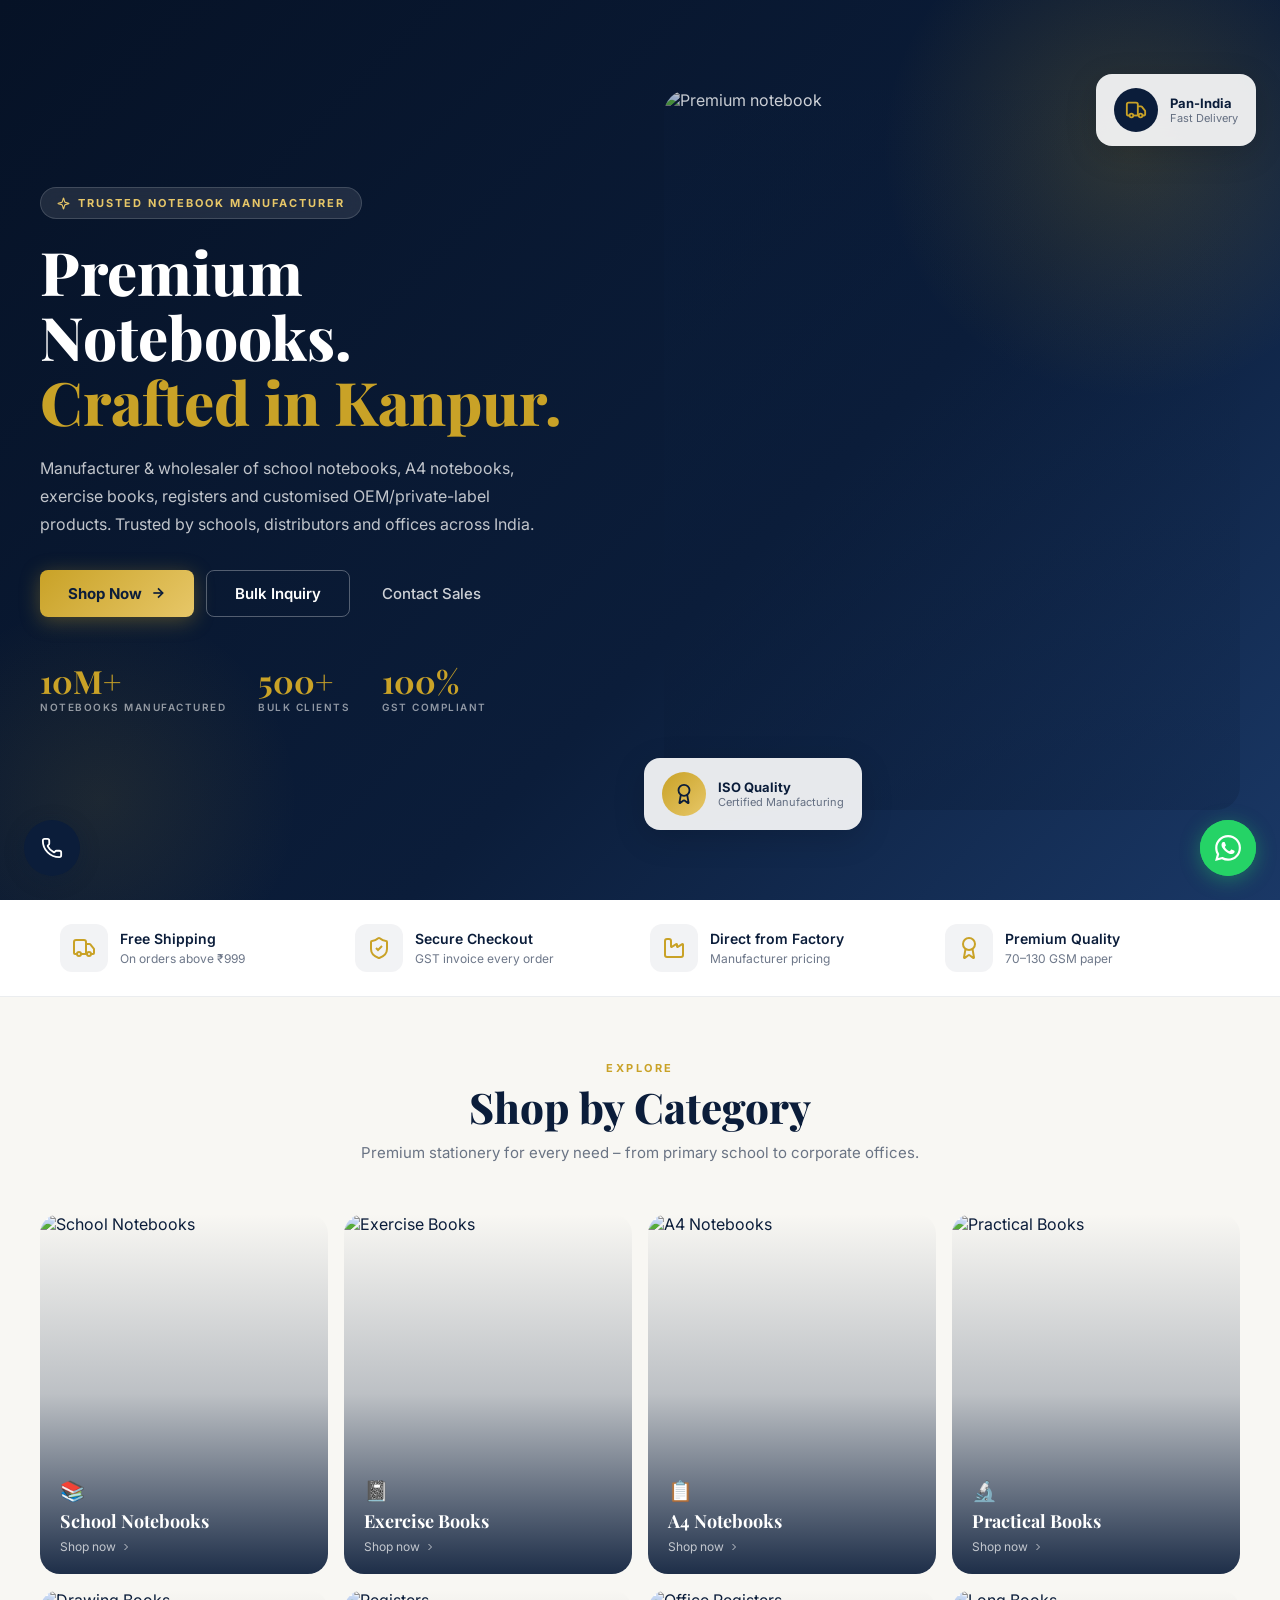
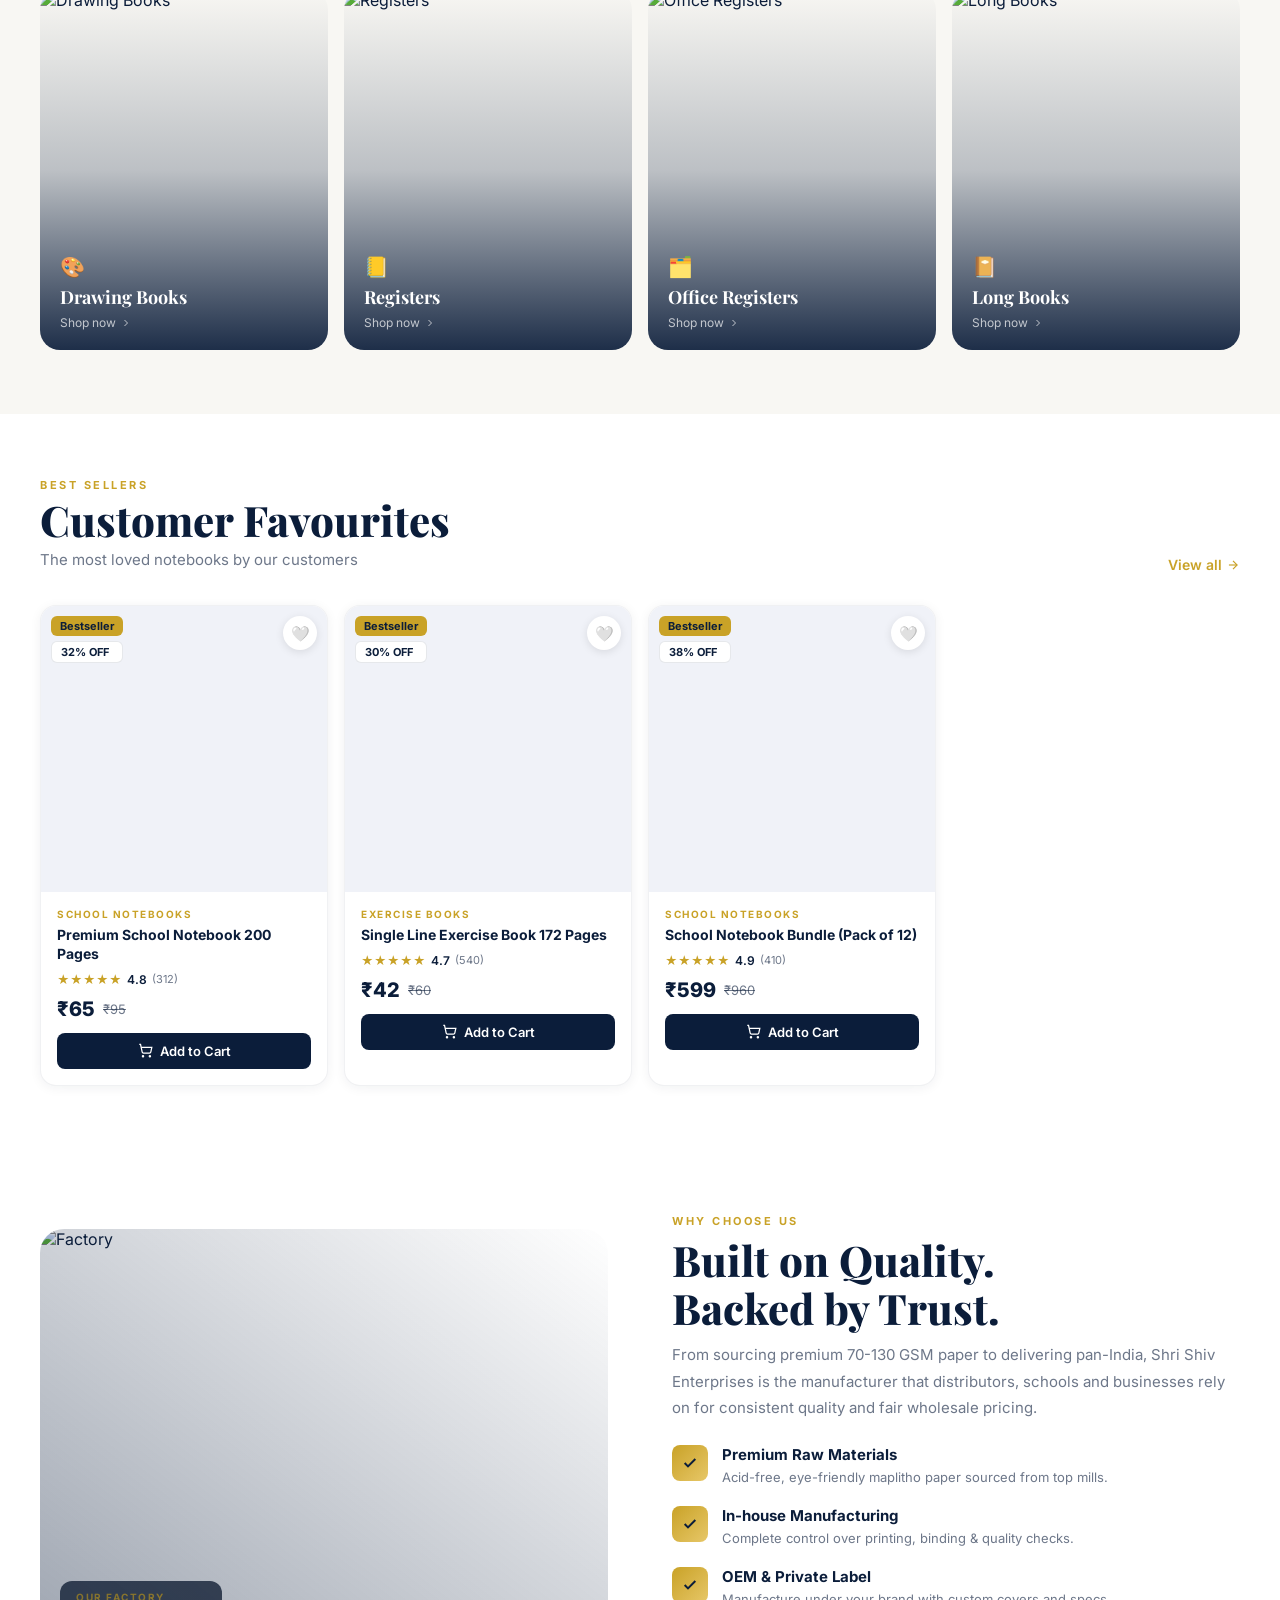
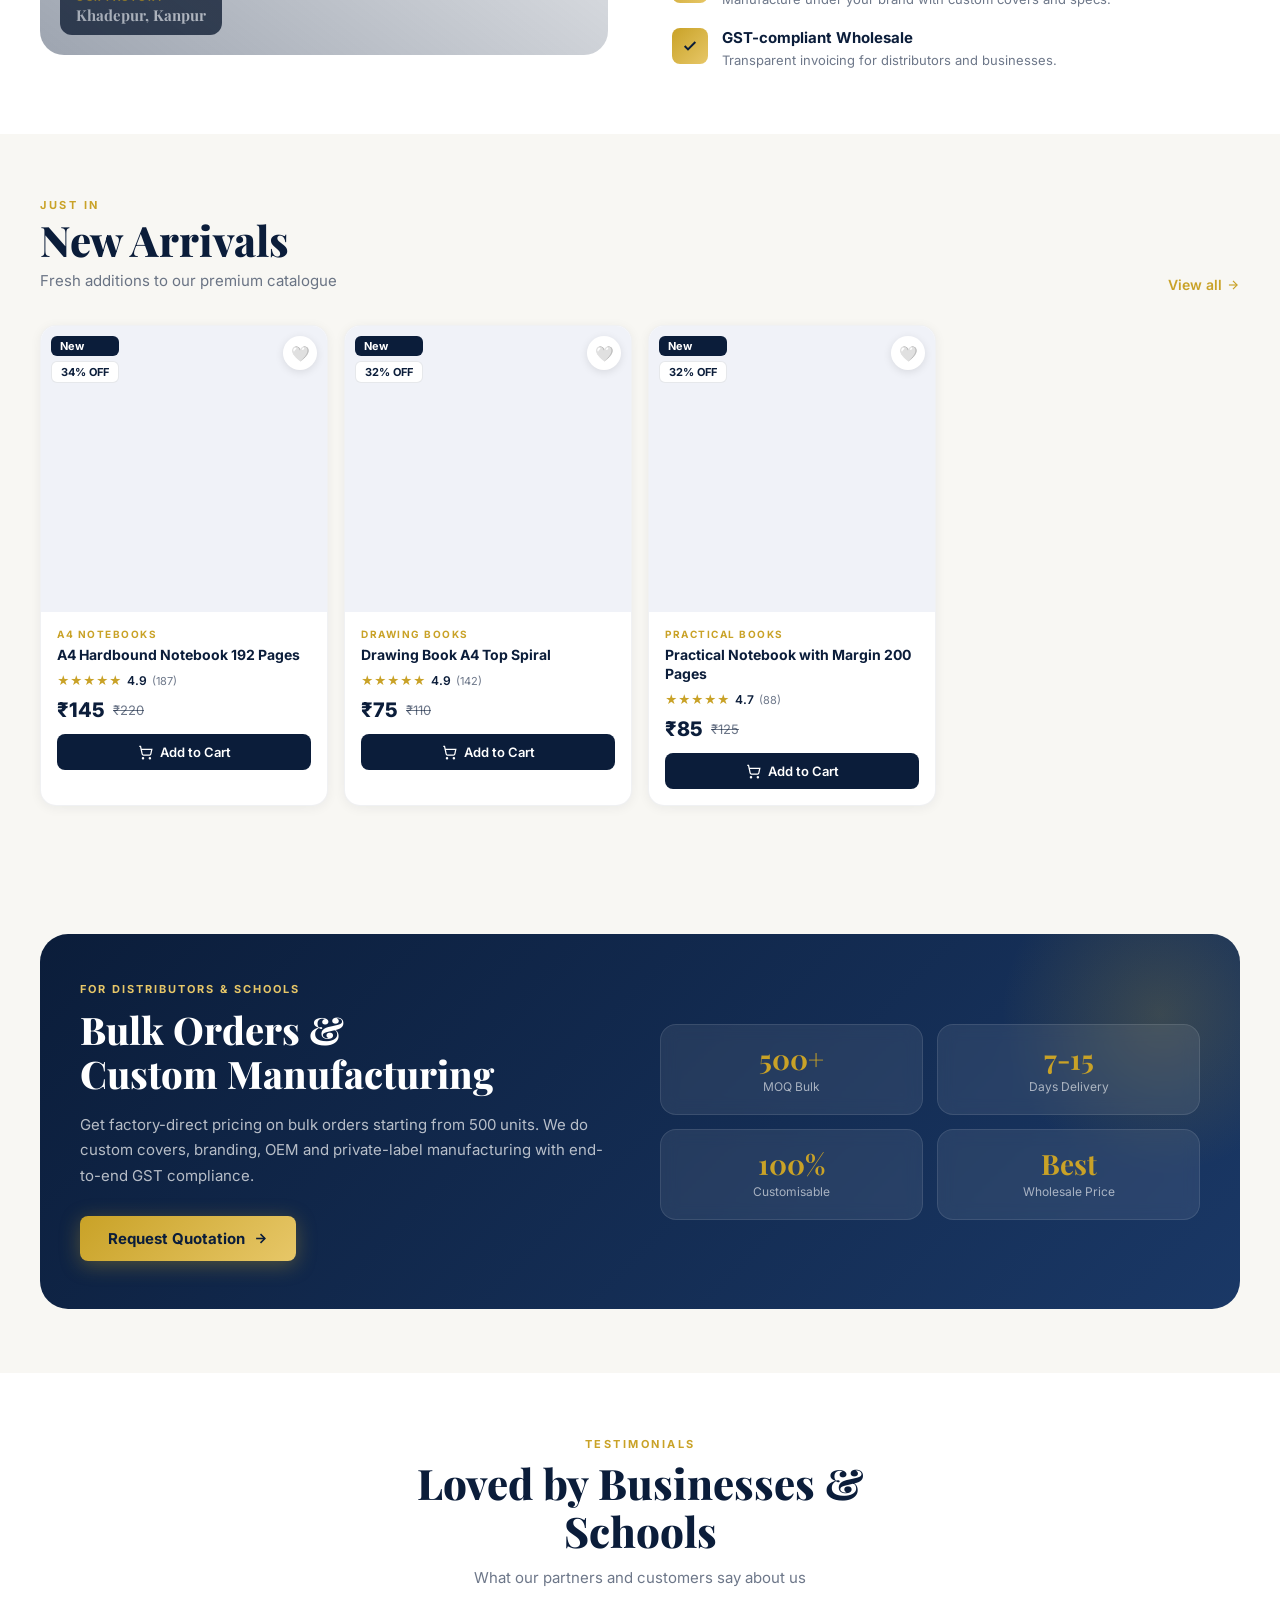
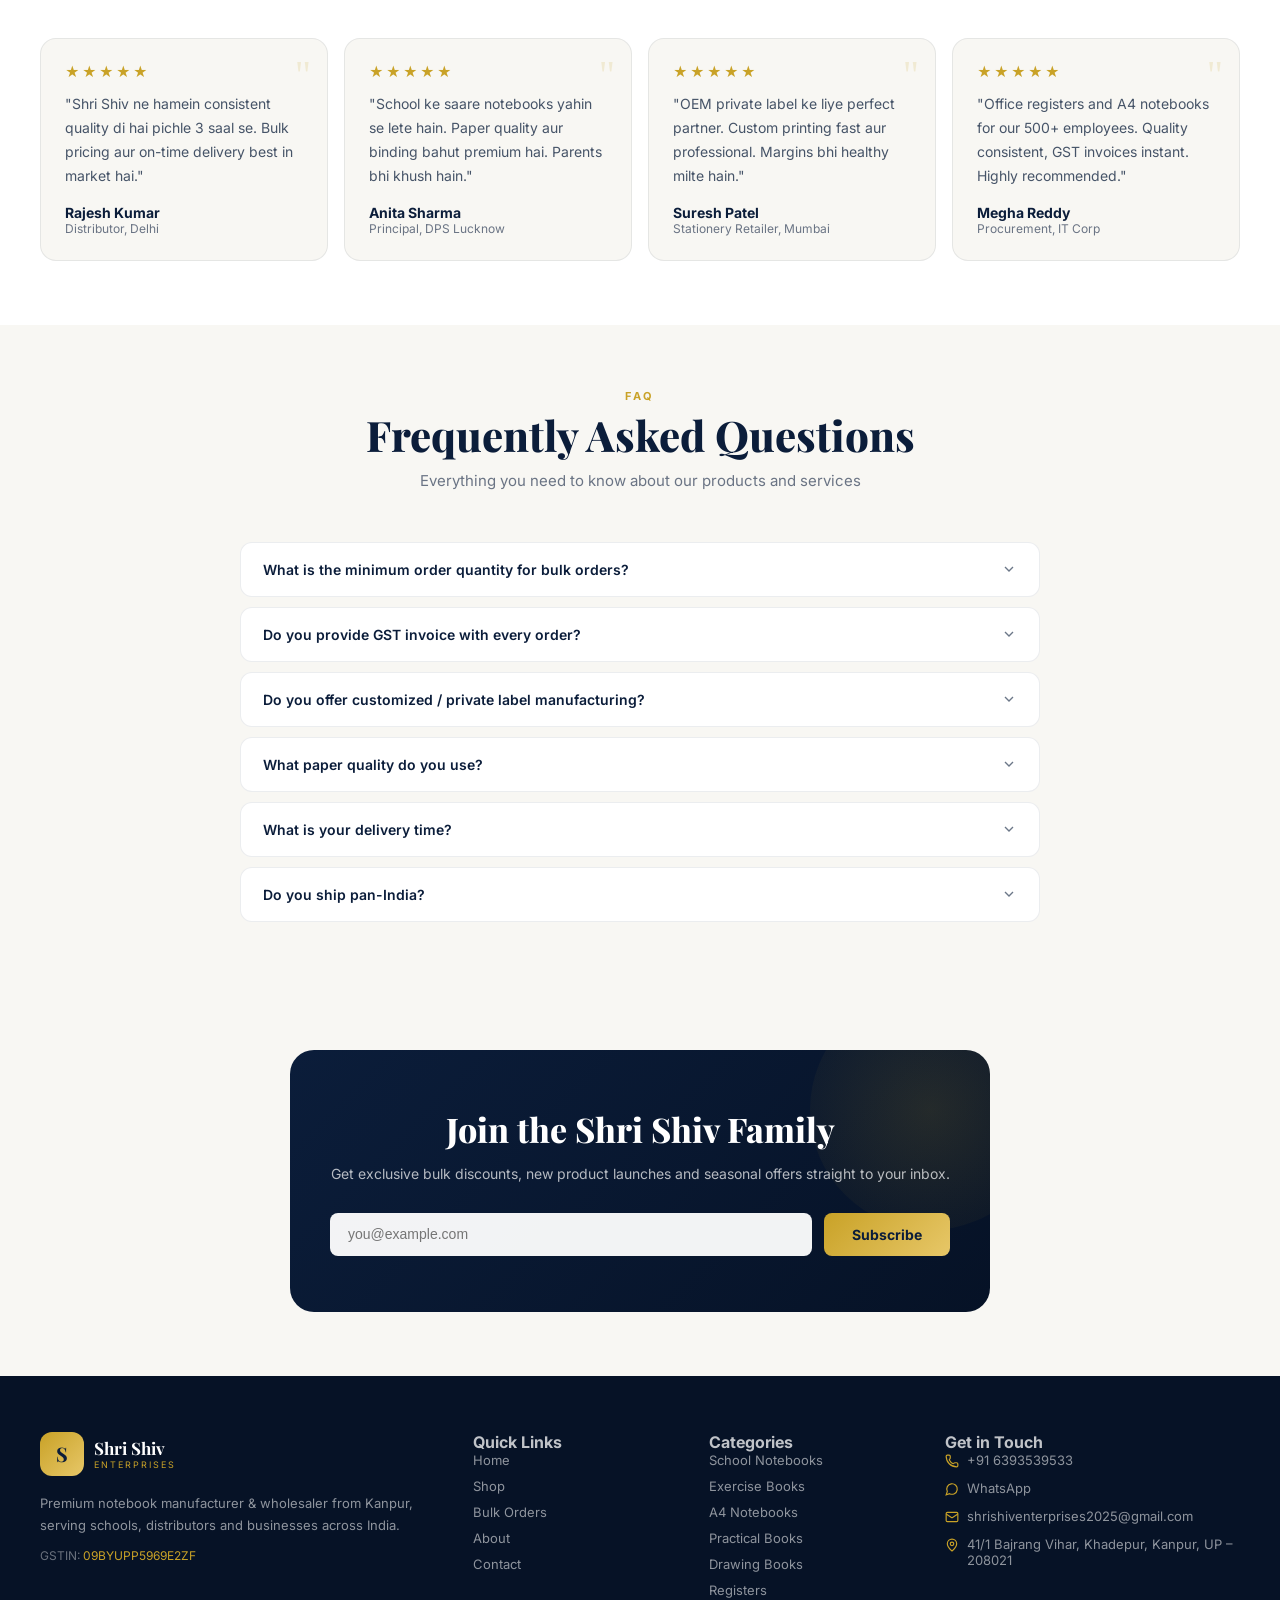
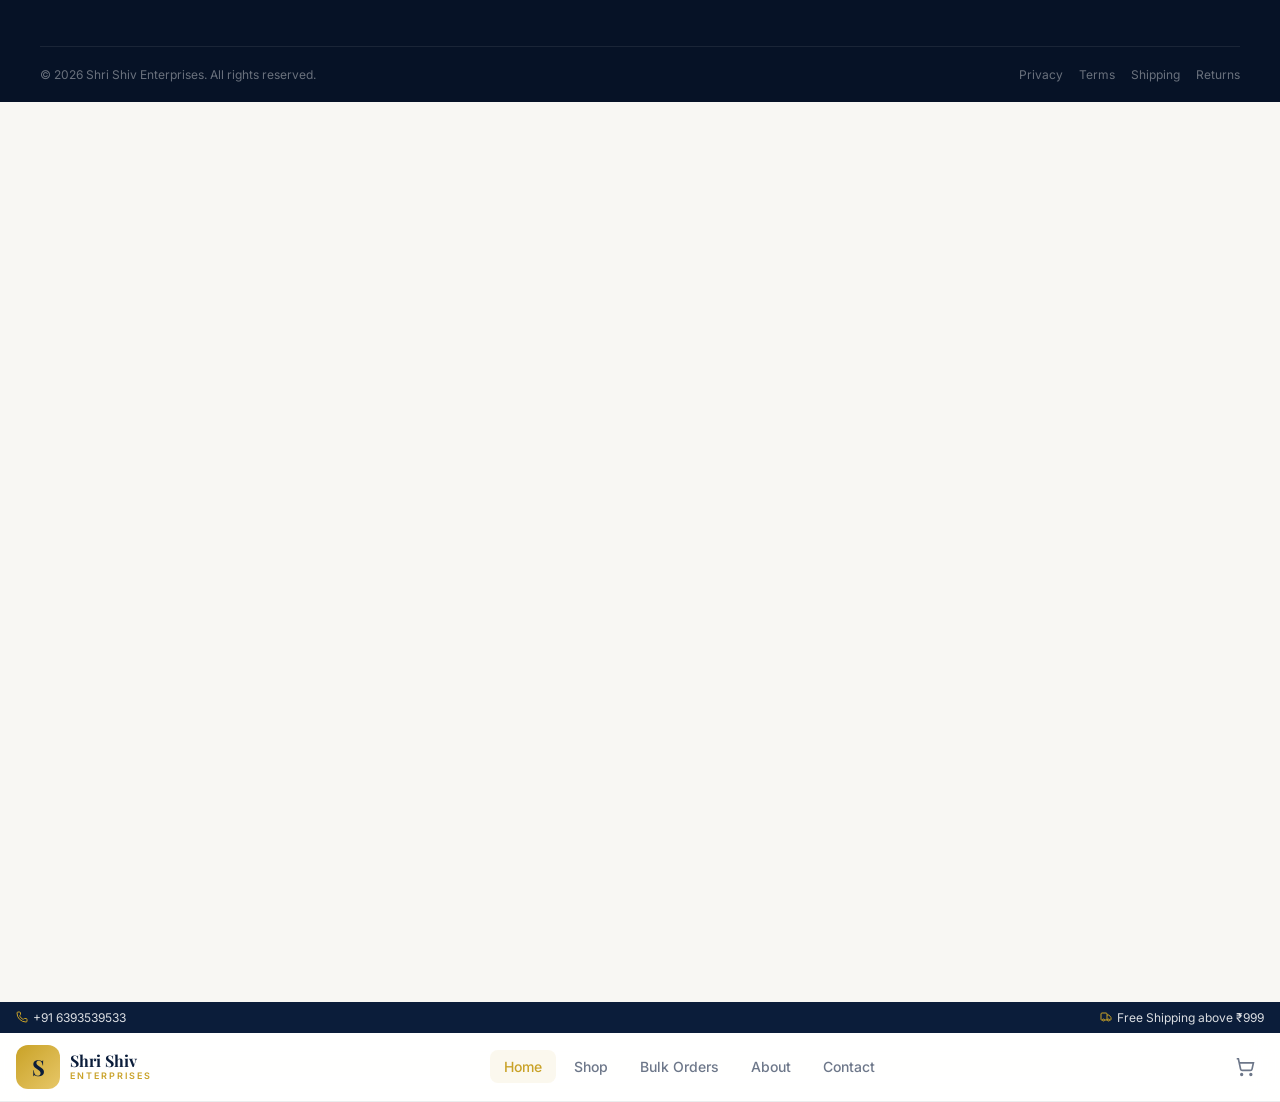
==== index.html @ be6381ee "RESTORE: Original clean website — only Office Register & Cash Memo removed" ====
<!DOCTYPE html>
<html lang="en">
<head>
<meta charset="UTF-8"/>
<meta name="viewport" content="width=device-width,initial-scale=1"/>
<title>Shri Shiv Enterprises – Premium Notebooks & Registers Manufacturer | Kanpur</title>
<meta name="description" content="Manufacturer & Wholesaler of premium school notebooks, A4 notebooks, exercise books, registers, drawing books & OEM/Private label manufacturing. Kanpur, India."/>
<link href="https://fonts.googleapis.com/css2?family=Playfair+Display:wght@400;600;700;800&family=Inter:wght@300;400;500;600;700&display=swap" rel="stylesheet"/>
<style>
*,*::before,*::after{box-sizing:border-box;margin:0;padding:0}
:root{--navy:#0b1d3a;--navy2:#061226;--gold:#c9a227;--gold2:#e7c768;--bg:#f8f7f3;--white:#fff;--text:#0b1d3a;--muted:rgba(11,29,58,0.6);--border:rgba(11,29,58,0.08)}
html{scroll-behavior:smooth}
body{font-family:'Inter',sans-serif;background:var(--bg);color:var(--text);overflow-x:hidden}
a{text-decoration:none;color:inherit}
img{max-width:100%;display:block}
button{cursor:pointer;font-family:inherit;border:none;background:none}

/* PAGE SYSTEM */
.page{display:none}
.page.active{display:block}

/* TOPBAR */
.topbar{background:var(--navy);color:rgba(255,255,255,0.85);font-size:12px;padding:8px 16px;display:flex;justify-content:space-between;align-items:center;flex-wrap:wrap;gap:8px}
.topbar-left{display:flex;gap:20px;align-items:center}
.topbar-item{display:flex;align-items:center;gap:5px}
.topbar-item svg{color:var(--gold);flex-shrink:0}
.topbar-right{display:flex;gap:16px;align-items:center}

/* NAVBAR */
.navbar{position:sticky;top:0;z-index:100;background:rgba(255,255,255,0.92);backdrop-filter:blur(12px);border-bottom:1px solid var(--border);padding:12px 16px;display:flex;align-items:center;justify-content:space-between;gap:12px}
.nav-logo{display:flex;align-items:center;gap:10px;cursor:pointer}
.logo-box{width:44px;height:44px;border-radius:12px;background:linear-gradient(135deg,#c9a227,#e7c768);display:flex;align-items:center;justify-content:center;font-family:'Playfair Display',serif;font-size:22px;font-weight:700;color:var(--navy);flex-shrink:0}
.nav-brand{display:flex;flex-direction:column;line-height:1.15}
.nav-brand-name{font-family:'Playfair Display',serif;font-size:16px;font-weight:700;color:var(--navy)}
.nav-brand-sub{font-size:9px;text-transform:uppercase;letter-spacing:2px;color:var(--gold);font-weight:600}
.nav-links{display:none}
@media(min-width:1024px){.nav-links{display:flex;gap:4px;align-items:center}}
.nav-link{padding:8px 14px;border-radius:8px;font-size:14px;font-weight:500;color:var(--muted);transition:all .2s;cursor:pointer}
.nav-link:hover,.nav-link.active{color:var(--gold);background:rgba(201,162,39,0.08)}
.nav-actions{display:flex;align-items:center;gap:6px}
.nav-icon{width:38px;height:38px;border-radius:8px;display:flex;align-items:center;justify-content:center;color:var(--muted);transition:all .2s;cursor:pointer;position:relative}
.nav-icon:hover{background:var(--bg);color:var(--navy)}
.cart-badge{position:absolute;top:2px;right:2px;width:18px;height:18px;background:var(--gold);color:var(--navy);font-size:10px;font-weight:700;border-radius:50%;display:flex;align-items:center;justify-content:center;display:none}
.cart-badge.show{display:flex}
.menu-btn{display:flex}
@media(min-width:1024px){.menu-btn{display:none}}

/* MOBILE MENU */
.mobile-menu{position:fixed;inset:0;z-index:200;background:var(--navy2);color:white;padding:24px 20px;display:none;flex-direction:column;gap:8px;overflow-y:auto}
.mobile-menu.open{display:flex}
.mobile-menu-header{display:flex;justify-content:space-between;align-items:center;margin-bottom:20px}
.mobile-menu-link{padding:14px 0;font-size:16px;font-weight:500;border-bottom:1px solid rgba(255,255,255,0.08);cursor:pointer;transition:color .2s}
.mobile-menu-link:hover{color:var(--gold)}
.mobile-menu-cats{margin-top:16px}
.mobile-menu-cats h4{font-size:11px;text-transform:uppercase;letter-spacing:2px;color:var(--gold);margin-bottom:12px;font-weight:600}
.mobile-contact{margin-top:20px;display:flex;flex-direction:column;gap:12px}
.mobile-contact h4{font-size:11px;text-transform:uppercase;letter-spacing:2px;color:var(--gold);margin-bottom:4px;font-weight:600}
.mobile-contact a{color:rgba(255,255,255,0.7);font-size:14px}

/* HERO */
.hero{background:linear-gradient(135deg,var(--navy2) 0%,var(--navy) 60%,#1a3866 100%);color:white;padding:80px 20px;position:relative;overflow:hidden;min-height:100vh;display:flex;align-items:center}
.hero::before{content:'';position:absolute;inset:0;background:url('https://images.unsplash.com/photo-1488190211105-8b0e65b80b4e?w=1800&q=60&auto=format') center/cover;opacity:.15}
.hero-glow1{position:absolute;top:-100px;right:-100px;width:500px;height:500px;border-radius:50%;background:radial-gradient(circle,rgba(201,162,39,.2),transparent 70%)}
.hero-glow2{position:absolute;bottom:-100px;left:-100px;width:400px;height:400px;border-radius:50%;background:radial-gradient(circle,rgba(201,162,39,.1),transparent 70%)}
.hero-inner{max-width:1200px;margin:0 auto;width:100%;position:relative;z-index:1;display:grid;grid-template-columns:1fr;gap:48px}
@media(min-width:1024px){.hero-inner{grid-template-columns:1fr 1fr;align-items:center}}
.hero-badge{display:inline-flex;align-items:center;gap:8px;background:rgba(255,255,255,0.1);border:1px solid rgba(255,255,255,0.15);backdrop-filter:blur(8px);padding:8px 16px;border-radius:100px;font-size:11px;font-weight:700;letter-spacing:2px;text-transform:uppercase;color:var(--gold2);margin-bottom:20px}
.hero h1{font-family:'Playfair Display',serif;font-size:clamp(36px,5vw,60px);font-weight:800;line-height:1.08;margin-bottom:20px}
.hero h1 .gold{color:var(--gold)}
.hero-desc{color:rgba(255,255,255,0.75);font-size:16px;line-height:1.75;margin-bottom:32px;max-width:520px}
.hero-btns{display:flex;flex-wrap:wrap;gap:12px;margin-bottom:48px}
.btn-gold{background:linear-gradient(135deg,var(--gold),#e7c768);color:var(--navy);padding:13px 28px;border-radius:8px;font-size:15px;font-weight:700;display:inline-flex;align-items:center;gap:8px;transition:all .25s;box-shadow:0 4px 20px rgba(201,162,39,.35)}
.btn-gold:hover{opacity:.9;transform:translateY(-2px)}
.btn-outline{background:transparent;color:white;padding:13px 28px;border-radius:8px;font-size:15px;font-weight:600;border:1.5px solid rgba(255,255,255,.3);transition:all .25s}
.btn-outline:hover{background:white;color:var(--navy)}
.btn-ghost{background:transparent;color:rgba(255,255,255,.8);padding:13px 20px;border-radius:8px;font-size:15px;font-weight:500;transition:all .25s}
.btn-ghost:hover{background:rgba(255,255,255,.1)}
.hero-stats{display:flex;flex-wrap:wrap;gap:32px}
.hero-stat-num{font-family:'Playfair Display',serif;font-size:32px;font-weight:700;color:var(--gold);line-height:1}
.hero-stat-label{font-size:10px;text-transform:uppercase;letter-spacing:1.5px;color:rgba(255,255,255,.55);margin-top:4px;font-weight:600}
.hero-visual{position:relative}
.hero-img-wrap{border-radius:24px;overflow:hidden;position:relative;aspect-ratio:4/5}
.hero-img-wrap img{width:100%;height:100%;object-fit:cover}
.hero-img-wrap::after{content:'';position:absolute;inset:0;background:linear-gradient(to top right,rgba(11,29,58,.5),transparent)}
.hero-float{position:absolute;background:rgba(255,255,255,.9);backdrop-filter:blur(16px);border-radius:16px;padding:14px 18px;box-shadow:0 8px 32px rgba(0,0,0,.15);display:flex;align-items:center;gap:12px}
.hero-float-icon{width:44px;height:44px;border-radius:50%;display:flex;align-items:center;justify-content:center;flex-shrink:0}
.hero-float-1{bottom:-20px;left:-20px}
.hero-float-1 .hero-float-icon{background:linear-gradient(135deg,var(--gold),#e7c768)}
.hero-float-2{top:-16px;right:-16px}
.hero-float-2 .hero-float-icon{background:var(--navy)}
.hero-float-text .title{font-size:13px;font-weight:700;color:var(--navy)}
.hero-float-text .sub{font-size:11px;color:var(--muted)}

/* TRUST BAR */
.trust-bar{background:white;border-bottom:1px solid var(--border)}
.trust-bar-inner{max-width:1200px;margin:0 auto;padding:24px 20px;display:grid;grid-template-columns:repeat(2,1fr);gap:20px}
@media(min-width:768px){.trust-bar-inner{grid-template-columns:repeat(4,1fr)}}
.trust-item{display:flex;align-items:center;gap:12px}
.trust-icon{width:48px;height:48px;border-radius:12px;background:rgba(11,29,58,.05);display:flex;align-items:center;justify-content:center;flex-shrink:0}
.trust-text strong{font-size:14px;font-weight:600;color:var(--navy);display:block}
.trust-text span{font-size:12px;color:var(--muted)}

/* SECTION COMMONS */
.section{padding:64px 20px}
.section-inner{max-width:1200px;margin:0 auto}
.section-tag{font-size:11px;font-weight:700;letter-spacing:2.5px;text-transform:uppercase;color:var(--gold);margin-bottom:8px}
.section-title{font-family:'Playfair Display',serif;font-size:clamp(28px,4vw,42px);font-weight:800;color:var(--navy);line-height:1.15;margin-bottom:10px}
.section-sub{font-size:15px;color:var(--muted);line-height:1.65}
.section-header{text-align:center;max-width:600px;margin:0 auto 48px}

/* CATEGORIES */
.categories-bg{background:var(--bg)}
.cat-grid{display:grid;grid-template-columns:repeat(2,1fr);gap:16px}
@media(min-width:768px){.cat-grid{grid-template-columns:repeat(4,1fr)}}
.cat-card{border-radius:20px;overflow:hidden;position:relative;aspect-ratio:4/5;cursor:pointer}
.cat-card img{position:absolute;inset:0;width:100%;height:100%;object-fit:cover;transition:transform .5s ease}
.cat-card:hover img{transform:scale(1.07)}
.cat-card::after{content:'';position:absolute;inset:0;background:linear-gradient(to top,rgba(11,29,58,.92) 0%,rgba(11,29,58,.25) 50%,transparent 100%)}
.cat-overlay{position:absolute;bottom:0;left:0;right:0;padding:20px;z-index:1;color:white}
.cat-icon{margin-bottom:8px;color:var(--gold)}
.cat-name{font-family:'Playfair Display',serif;font-size:18px;font-weight:700;line-height:1.2;margin-bottom:6px}
.cat-cta{font-size:12px;color:rgba(255,255,255,.7);display:flex;align-items:center;gap:4px}

/* PRODUCTS GRID */
.products-header{display:flex;justify-content:space-between;align-items:flex-end;margin-bottom:32px}
.products-header-left .section-tag{margin-bottom:4px}
.view-all-btn{color:var(--gold);font-size:14px;font-weight:600;display:flex;align-items:center;gap:4px;transition:opacity .2s}
.view-all-btn:hover{opacity:.7}
.prod-grid{display:grid;grid-template-columns:repeat(2,1fr);gap:16px}
@media(min-width:1024px){.prod-grid{grid-template-columns:repeat(4,1fr)}}
.prod-card{background:white;border-radius:16px;overflow:hidden;border:1px solid rgba(11,29,58,.06);box-shadow:0 2px 12px rgba(11,29,58,.06);transition:all .3s;cursor:pointer}
.prod-card:hover{box-shadow:0 8px 32px rgba(11,29,58,.12);transform:translateY(-3px)}
.prod-img{position:relative;aspect-ratio:1;overflow:hidden;background:#f0f2f8}
.prod-img img{width:100%;height:100%;object-fit:cover;transition:transform .4s}
.prod-card:hover .prod-img img{transform:scale(1.05)}
.prod-badges{position:absolute;top:10px;left:10px;display:flex;flex-direction:column;gap:5px}
.badge{padding:3px 9px;border-radius:6px;font-size:11px;font-weight:700}
.badge-bestseller{background:var(--gold);color:var(--navy)}
.badge-new{background:var(--navy);color:white}
.badge-off{background:white;color:var(--navy);border:1px solid rgba(11,29,58,.1)}
.prod-wish{position:absolute;top:10px;right:10px;width:34px;height:34px;background:white;border-radius:50%;display:flex;align-items:center;justify-content:center;font-size:15px;box-shadow:0 2px 8px rgba(0,0,0,.1);transition:all .2s;cursor:pointer}
.prod-wish:hover{transform:scale(1.1)}
.prod-wish.active{background:#fff0f0}
.prod-body{padding:16px}
.prod-cat-label{font-size:10px;font-weight:700;letter-spacing:1.5px;text-transform:uppercase;color:var(--gold);margin-bottom:6px}
.prod-name{font-size:14px;font-weight:700;color:var(--navy);line-height:1.35;margin-bottom:8px}
.prod-rating{display:flex;align-items:center;gap:5px;margin-bottom:10px}
.prod-stars{color:var(--gold);font-size:12px}
.prod-rating-num{font-size:12px;font-weight:600;color:var(--navy)}
.prod-rating-count{font-size:11px;color:var(--muted)}
.prod-price{display:flex;align-items:center;gap:8px;margin-bottom:12px}
.prod-price-main{font-size:20px;font-weight:800;color:var(--navy)}
.prod-price-old{font-size:13px;color:var(--muted);text-decoration:line-through}
.add-cart-btn{width:100%;padding:10px;background:var(--navy);color:white;border-radius:8px;font-size:13px;font-weight:600;display:flex;align-items:center;justify-content:center;gap:7px;transition:all .2s}
.add-cart-btn:hover{background:#0d2448}

/* FACTORY */
.factory-section{background:white;padding:64px 20px}
.factory-grid{max-width:1200px;margin:0 auto;display:grid;grid-template-columns:1fr;gap:40px;align-items:center}
@media(min-width:1024px){.factory-grid{grid-template-columns:1fr 1fr;gap:64px}}
.factory-img{border-radius:24px;overflow:hidden;position:relative;aspect-ratio:4/3}
.factory-img img{width:100%;height:100%;object-fit:cover}
.factory-img::after{content:'';position:absolute;inset:0;background:linear-gradient(to top right,rgba(11,29,58,.4),transparent)}
.factory-label{position:absolute;bottom:20px;left:20px;background:rgba(6,18,38,.75);backdrop-filter:blur(12px);padding:10px 16px;border-radius:12px;color:white}
.factory-label .fl-tag{font-size:10px;text-transform:uppercase;letter-spacing:1.5px;color:var(--gold);font-weight:700;margin-bottom:2px}
.factory-label .fl-name{font-family:'Playfair Display',serif;font-weight:700;font-size:15px}
.why-points{display:flex;flex-direction:column;gap:18px;margin-top:24px}
.why-point{display:flex;align-items:flex-start;gap:14px}
.why-point-icon{width:36px;height:36px;border-radius:8px;background:linear-gradient(135deg,var(--gold),#e7c768);display:flex;align-items:center;justify-content:center;flex-shrink:0;color:var(--navy)}
.why-point-title{font-size:15px;font-weight:700;color:var(--navy);margin-bottom:3px}
.why-point-desc{font-size:13px;color:var(--muted);line-height:1.6}

/* BULK CTA */
.bulk-section{padding:64px 20px}
.bulk-card{max-width:1200px;margin:0 auto;background:linear-gradient(135deg,var(--navy) 0%,#1a3866 100%);border-radius:28px;padding:48px 40px;position:relative;overflow:hidden}
.bulk-glow{position:absolute;right:-80px;top:-80px;width:320px;height:320px;border-radius:50%;background:radial-gradient(circle,rgba(201,162,39,.2),transparent 70%)}
.bulk-grid{display:grid;grid-template-columns:1fr;gap:40px;position:relative;z-index:1}
@media(min-width:1024px){.bulk-grid{grid-template-columns:1fr 1fr;align-items:center}}
.bulk-tag{font-size:11px;font-weight:700;letter-spacing:2px;text-transform:uppercase;color:var(--gold2);margin-bottom:12px}
.bulk-title{font-family:'Playfair Display',serif;font-size:clamp(26px,3.5vw,38px);font-weight:800;color:white;line-height:1.15;margin-bottom:16px}
.bulk-desc{color:rgba(255,255,255,.7);font-size:15px;line-height:1.7;margin-bottom:28px}
.bulk-stats-grid{display:grid;grid-template-columns:repeat(2,1fr);gap:14px}
.bulk-stat-card{background:rgba(255,255,255,.08);border:1px solid rgba(255,255,255,.1);border-radius:16px;padding:20px;text-align:center;backdrop-filter:blur(8px)}
.bulk-stat-num{font-family:'Playfair Display',serif;font-size:28px;font-weight:700;color:var(--gold);line-height:1}
.bulk-stat-label{font-size:12px;color:rgba(255,255,255,.6);margin-top:6px}

/* TESTIMONIALS */
.testimonials-bg{background:white}
.testi-grid{display:flex;flex-direction:column;gap:16px}
@media(min-width:768px){.testi-grid{display:grid;grid-template-columns:repeat(2,1fr)}}
@media(min-width:1200px){.testi-grid{grid-template-columns:repeat(4,1fr)}}
.testi-card{background:var(--bg);border-radius:16px;padding:24px;border:1px solid var(--border);position:relative}
.testi-quote-icon{position:absolute;top:16px;right:16px;opacity:.15;font-size:40px;font-family:serif;color:var(--gold);line-height:1}
.testi-stars{display:flex;gap:2px;margin-bottom:12px}
.testi-star{color:var(--gold);font-size:14px}
.testi-text{font-size:14px;color:rgba(11,29,58,.75);line-height:1.7;margin-bottom:16px;font-style:normal}
.testi-name{font-size:14px;font-weight:700;color:var(--navy)}
.testi-role{font-size:12px;color:var(--muted)}

/* FAQ */
.faq-bg{background:var(--bg)}
.faq-inner{max-width:800px;margin:0 auto}
.faq-list{display:flex;flex-direction:column;gap:10px}
.faq-item{background:white;border-radius:12px;border:1px solid var(--border);overflow:hidden}
.faq-q{width:100%;display:flex;justify-content:space-between;align-items:center;padding:18px 22px;font-size:14px;font-weight:600;color:var(--navy);text-align:left;gap:12px;cursor:pointer}
.faq-q:hover{background:rgba(11,29,58,.02)}
.faq-chevron{flex-shrink:0;transition:transform .3s;color:var(--muted)}
.faq-item.open .faq-chevron{transform:rotate(180deg)}
.faq-a{max-height:0;overflow:hidden;transition:max-height .35s ease}
.faq-a-inner{padding:0 22px 18px;font-size:13px;color:var(--muted);line-height:1.75}
.faq-item.open .faq-a{max-height:300px}

/* NEWSLETTER */
.newsletter-section{padding:64px 20px}
.newsletter-card{max-width:700px;margin:0 auto;background:linear-gradient(135deg,var(--navy),var(--navy2));border-radius:24px;padding:56px 40px;text-align:center;position:relative;overflow:hidden}
.newsletter-glow{position:absolute;top:-60px;right:-60px;width:240px;height:240px;border-radius:50%;background:radial-gradient(circle,rgba(201,162,39,.15),transparent)}
.newsletter-card h2{font-family:'Playfair Display',serif;font-size:clamp(24px,4vw,34px);font-weight:800;color:white;margin-bottom:10px;position:relative;z-index:1}
.newsletter-card p{color:rgba(255,255,255,.7);margin-bottom:28px;font-size:14px;line-height:1.65;position:relative;z-index:1}
.newsletter-form{display:flex;flex-direction:column;gap:12px;position:relative;z-index:1}
@media(min-width:500px){.newsletter-form{flex-direction:row}}
.newsletter-input{flex:1;padding:13px 18px;border-radius:8px;border:none;background:rgba(255,255,255,.95);font-size:14px;color:var(--navy);outline:none}
.newsletter-input:focus{box-shadow:0 0 0 3px rgba(201,162,39,.4)}
.newsletter-btn{padding:13px 28px;background:linear-gradient(135deg,var(--gold),#e7c768);color:var(--navy);border-radius:8px;font-size:14px;font-weight:700;white-space:nowrap}

/* FOOTER */
footer{background:var(--navy2);color:rgba(255,255,255,.75);padding:56px 20px 0}
.footer-grid{max-width:1200px;margin:0 auto;display:grid;grid-template-columns:1fr;gap:40px;padding-bottom:48px}
@media(min-width:768px){.footer-grid{grid-template-columns:2fr 1fr 1fr 1.5fr}}
.footer-logo{display:flex;align-items:center;gap:10px;margin-bottom:16px}
.footer-brand-name{font-family:'Playfair Display',serif;font-size:17px;font-weight:700;color:white}
.footer-brand-sub{font-size:9px;text-transform:uppercase;letter-spacing:2px;color:var(--gold)}
.footer-desc{font-size:13px;color:rgba(255,255,255,.55);line-height:1.7;margin-bottom:12px}
.footer-gstin{font-size:12px;color:rgba(255,255,255,.4)}
.footer-gstin span{color:var(--gold)}
.footer-col h4{font-size:13px;font-weight:700;color:white;margin-bottom:16px}
.footer-links{display:flex;flex-direction:column;gap:10px}
.footer-links a,.footer-links button{font-size:13px;color:rgba(255,255,255,.55);transition:color .2s;cursor:pointer;text-align:left}
.footer-links a:hover,.footer-links button:hover{color:var(--gold)}
.footer-contact-item{display:flex;align-items:flex-start;gap:8px;font-size:13px;color:rgba(255,255,255,.55);margin-bottom:12px}
.footer-contact-item svg{color:var(--gold);flex-shrink:0;margin-top:2px}
.footer-contact-item a{color:rgba(255,255,255,.55);transition:color .2s}
.footer-contact-item a:hover{color:var(--gold)}
.footer-bottom{max-width:1200px;margin:0 auto;border-top:1px solid rgba(255,255,255,.08);padding:20px 0;display:flex;flex-wrap:wrap;justify-content:space-between;align-items:center;gap:12px;font-size:12px;color:rgba(255,255,255,.4)}
.footer-bottom-links{display:flex;gap:16px}
.footer-bottom-links button{font-size:12px;color:rgba(255,255,255,.4);transition:color .2s;cursor:pointer}
.footer-bottom-links button:hover{color:var(--gold)}

/* SHOP PAGE */
.shop-page{background:var(--bg);min-height:100vh;padding:24px 20px 64px}
.shop-inner{max-width:1200px;margin:0 auto}
.breadcrumb{font-size:13px;color:var(--muted);margin-bottom:16px;display:flex;align-items:center;gap:8px}
.breadcrumb span{cursor:pointer;transition:color .2s}
.breadcrumb span:hover{color:var(--gold)}
.shop-title{font-family:'Playfair Display',serif;font-size:32px;font-weight:800;color:var(--navy);margin-bottom:4px}
.shop-count{font-size:14px;color:var(--muted);margin-bottom:24px}
.shop-filters{background:white;border-radius:16px;padding:20px;border:1px solid var(--border);margin-bottom:24px}
.shop-search{position:relative;margin-bottom:20px}
.shop-search input{width:100%;padding:12px 16px 12px 44px;border:1.5px solid var(--border);border-radius:10px;font-size:14px;outline:none;background:var(--bg);transition:border .2s}
.shop-search input:focus{border-color:var(--gold)}
.shop-search svg{position:absolute;left:14px;top:50%;transform:translateY(-50%);color:var(--muted)}
.filter-title{font-size:14px;font-weight:700;color:var(--navy);margin-bottom:12px}
.filter-cats{display:flex;flex-direction:column;gap:4px}
.filter-cat{padding:10px 14px;border-radius:8px;font-size:14px;color:var(--muted);cursor:pointer;transition:all .2s;text-align:left}
.filter-cat:hover,.filter-cat.active{background:var(--navy);color:white}
.promo-banner{background:var(--navy);border-radius:14px;padding:20px;margin-top:16px;color:white}
.promo-banner .pb-tag{color:var(--gold);font-size:18px;margin-bottom:8px}
.promo-banner h3{font-size:16px;font-weight:700;margin-bottom:4px}
.promo-banner p{font-size:13px;color:rgba(255,255,255,.7)}
.promo-banner .promo-code{color:var(--gold);font-weight:700}
.shop-results-bar{display:flex;justify-content:space-between;align-items:center;margin-bottom:16px;flex-wrap:wrap;gap:10px}
.shop-results-count{font-size:14px;color:var(--muted)}
.shop-sort select{padding:8px 14px;border:1.5px solid var(--border);border-radius:8px;font-size:14px;background:white;color:var(--navy);outline:none}

/* CHECKOUT PAGE */
.checkout-page{background:var(--bg);min-height:100vh;padding:24px 20px 64px}
.checkout-inner{max-width:680px;margin:0 auto}
.checkout-title{font-family:'Playfair Display',serif;font-size:32px;font-weight:800;color:var(--navy);margin-bottom:32px}
.checkout-card{background:white;border-radius:16px;padding:24px;border:1px solid var(--border);margin-bottom:20px}
.checkout-section-title{font-size:16px;font-weight:700;color:var(--navy);margin-bottom:20px;display:flex;align-items:center;gap:10px}
.checkout-section-title svg{color:var(--gold)}
.form-group{margin-bottom:16px}
.form-label{display:block;font-size:13px;font-weight:600;color:var(--navy);margin-bottom:6px}
.form-label span{color:var(--muted);font-weight:400}
.form-input{width:100%;padding:12px 14px;border:1.5px solid var(--border);border-radius:8px;font-size:14px;color:var(--navy);background:var(--bg);outline:none;transition:border .2s;font-family:inherit}
.form-input:focus{border-color:var(--gold);background:white}
.form-row{display:grid;grid-template-columns:1fr 1fr;gap:14px}
.payment-option{border:2px solid var(--border);border-radius:12px;padding:16px;cursor:pointer;transition:all .2s;margin-bottom:10px}
.payment-option.selected{border-color:var(--gold);background:rgba(201,162,39,.05)}
.payment-radio{display:flex;align-items:flex-start;gap:12px}
.radio-circle{width:18px;height:18px;border-radius:50%;border:2px solid var(--border);flex-shrink:0;margin-top:2px;display:flex;align-items:center;justify-content:center;transition:all .2s}
.payment-option.selected .radio-circle{border-color:var(--gold);background:var(--gold)}
.payment-option.selected .radio-circle::after{content:'';width:6px;height:6px;border-radius:50%;background:white}
.payment-label-title{font-size:14px;font-weight:700;color:var(--navy)}
.payment-label-sub{font-size:12px;color:var(--muted);margin-top:2px}
.recommended-badge{background:transparent;border:1px solid var(--gold);color:var(--gold);font-size:11px;font-weight:600;padding:2px 8px;border-radius:20px;margin-left:8px}
.order-summary-item{display:flex;align-items:center;gap:14px;padding:14px 0;border-bottom:1px solid var(--border)}
.order-summary-item:last-child{border-bottom:none}
.order-item-img{width:56px;height:56px;border-radius:8px;object-fit:cover;background:#f0f2f8;flex-shrink:0}
.order-item-name{font-size:14px;font-weight:600;color:var(--navy);flex:1}
.order-item-qty{font-size:12px;color:var(--muted)}
.order-item-price{font-size:14px;font-weight:700;color:var(--navy)}
.order-totals{padding-top:16px;display:flex;flex-direction:column;gap:10px}
.order-total-row{display:flex;justify-content:space-between;font-size:14px;color:var(--muted)}
.order-total-row.grand{font-size:17px;font-weight:800;color:var(--navy);padding-top:12px;border-top:2px solid var(--border);margin-top:4px}
.place-order-btn{width:100%;padding:16px;background:linear-gradient(135deg,var(--gold),#e7c768);color:var(--navy);border-radius:10px;font-size:16px;font-weight:700;margin-top:20px;transition:all .2s;box-shadow:0 4px 20px rgba(201,162,39,.3)}
.place-order-btn:hover{opacity:.9;transform:translateY(-1px)}
.place-order-note{text-align:center;font-size:12px;color:var(--muted);margin-top:10px}

/* ORDER SUCCESS */
.success-page{background:var(--bg);min-height:100vh;padding:48px 20px;display:flex;align-items:center;justify-content:center}
.success-card{background:white;border-radius:24px;padding:48px 32px;max-width:560px;width:100%;text-align:center;box-shadow:0 4px 32px rgba(11,29,58,.08)}
.success-icon{width:72px;height:72px;background:linear-gradient(135deg,var(--gold),#e7c768);border-radius:50%;display:flex;align-items:center;justify-content:center;margin:0 auto 20px;font-size:32px}
.success-title{font-family:'Playfair Display',serif;font-size:26px;font-weight:800;color:var(--navy);margin-bottom:8px}
.success-sub{font-size:15px;color:var(--muted);margin-bottom:28px;line-height:1.6}
.success-order-card{background:var(--bg);border-radius:14px;padding:20px;margin-bottom:24px;text-align:left}
.success-row{display:flex;justify-content:space-between;font-size:14px;padding:8px 0;border-bottom:1px solid var(--border)}
.success-row:last-child{border-bottom:none}
.success-row .label{color:var(--muted)}
.success-row .val{font-weight:600;color:var(--navy)}
.success-btns{display:flex;flex-direction:column;gap:10px}

/* FLOATING */
.floating-wa{position:fixed;bottom:24px;right:24px;z-index:9999;width:56px;height:56px;background:#25D366;border-radius:50%;display:flex;align-items:center;justify-content:center;box-shadow:0 4px 20px rgba(37,211,102,.4)}
.floating-wa::before{content:'';position:absolute;inset:0;border-radius:50%;background:#25D366;animation:waPulse 2s infinite;z-index:-1}
@keyframes waPulse{0%,100%{transform:scale(1);opacity:.4}50%{transform:scale(1.4);opacity:0}}
.floating-call{position:fixed;bottom:24px;left:24px;z-index:9999;width:56px;height:56px;background:var(--navy);border-radius:50%;display:flex;align-items:center;justify-content:center;box-shadow:0 4px 20px rgba(11,29,58,.3)}

/* CART DRAWER */
.cart-backdrop{position:fixed;inset:0;background:rgba(0,0,0,.5);z-index:500;opacity:0;pointer-events:none;transition:opacity .3s}
.cart-backdrop.open{opacity:1;pointer-events:all}
.cart-drawer{position:fixed;top:0;right:-110%;width:100%;max-width:420px;height:100vh;background:white;z-index:501;display:flex;flex-direction:column;transition:right .35s cubic-bezier(.4,0,.2,1);box-shadow:-4px 0 32px rgba(0,0,0,.1)}
.cart-drawer.open{right:0}
.cart-head{padding:20px;border-bottom:1px solid var(--border);display:flex;justify-content:space-between;align-items:center}
.cart-head h3{font-size:18px;font-weight:700;color:var(--navy)}
.cart-close{width:34px;height:34px;border-radius:8px;background:var(--bg);display:flex;align-items:center;justify-content:center;cursor:pointer;font-size:18px;color:var(--muted)}
.cart-body{flex:1;overflow-y:auto;padding:16px 20px}
.cart-empty-state{text-align:center;padding:60px 20px;color:var(--muted)}
.cart-empty-state .empty-icon{font-size:56px;margin-bottom:14px}
.cart-item{display:flex;gap:12px;padding:14px 0;border-bottom:1px solid var(--border)}
.cart-item-img{width:60px;height:60px;border-radius:10px;object-fit:cover;background:var(--bg);flex-shrink:0}
.cart-item-info{flex:1;min-width:0}
.cart-item-name{font-size:13px;font-weight:600;color:var(--navy);margin-bottom:4px;white-space:nowrap;overflow:hidden;text-overflow:ellipsis}
.cart-item-price{font-size:15px;font-weight:700;color:var(--navy);margin-bottom:8px}
.cart-qty{display:flex;align-items:center;gap:8px}
.qty-btn{width:28px;height:28px;border-radius:7px;border:1.5px solid var(--border);display:flex;align-items:center;justify-content:center;font-size:15px;font-weight:700;cursor:pointer;transition:all .2s;color:var(--navy)}
.qty-btn:hover{border-color:var(--navy);background:var(--navy);color:white}
.qty-num{font-size:14px;font-weight:700;min-width:20px;text-align:center}
.cart-foot{padding:16px 20px;border-top:1px solid var(--border)}
.cart-subtotal{display:flex;justify-content:space-between;font-size:14px;color:var(--muted);margin-bottom:8px}
.cart-gst{display:flex;justify-content:space-between;font-size:14px;color:var(--muted);margin-bottom:8px}
.cart-ship{display:flex;justify-content:space-between;font-size:14px;color:var(--muted);margin-bottom:12px}
.cart-total{display:flex;justify-content:space-between;font-size:18px;font-weight:800;color:var(--navy);padding-top:12px;border-top:2px solid var(--border);margin-bottom:16px}
.cart-checkout-btn{width:100%;padding:14px;background:var(--navy);color:white;border-radius:10px;font-size:15px;font-weight:700;margin-bottom:10px}
.cart-checkout-btn:hover{background:#0d2448}

/* TOAST */
.toast{position:fixed;bottom:90px;left:50%;transform:translateX(-50%) translateY(30px);background:var(--navy);color:white;padding:12px 22px;border-radius:10px;font-size:13px;font-weight:600;z-index:9999;opacity:0;transition:all .3s;white-space:nowrap;box-shadow:0 4px 20px rgba(0,0,0,.2)}
.toast.show{opacity:1;transform:translateX(-50%) translateY(0)}

@media(max-width:480px){
.bulk-card{padding:32px 24px}
.newsletter-card{padding:40px 24px}
.hero-float{display:none}
}
</style>
</head>
<body>

<!-- PAGES -->
<div id="homePage" class="page active"></div>
<div id="shopPage" class="page shop-page"></div>
<div id="checkoutPage" class="page checkout-page"></div>
<div id="successPage" class="page success-page"></div>

<!-- TOPBAR -->
<div class="topbar">
  <div class="topbar-left">
    <div class="topbar-item">
      <svg width="12" height="12" viewBox="0 0 24 24" fill="none" stroke="currentColor" stroke-width="2"><path d="M13.832 16.568a1 1 0 0 0 1.213-.303l.355-.465A2 2 0 0 1 17 15h3a2 2 0 0 1 2 2v3a2 2 0 0 1-2 2A18 18 0 0 1 2 4a2 2 0 0 1 2-2h3a2 2 0 0 1 2 2v3a2 2 0 0 1-.8 1.6l-.468.351a1 1 0 0 0-.292 1.233 14 14 0 0 0 6.392 6.384"/></svg>
      +91 6393539533
    </div>
    <div class="topbar-item" style="display:none" id="emailTopbar">
      <svg width="12" height="12" viewBox="0 0 24 24" fill="none" stroke="currentColor" stroke-width="2"><path d="m22 7-8.991 5.727a2 2 0 0 1-2.009 0L2 7"/><rect x="2" y="4" width="20" height="16" rx="2"/></svg>
      shrishiventerprises2025@gmail.com
    </div>
  </div>
  <div class="topbar-right">
    <div class="topbar-item">
      <svg width="12" height="12" viewBox="0 0 24 24" fill="none" stroke="currentColor" stroke-width="2"><path d="M14 18V6a2 2 0 0 0-2-2H4a2 2 0 0 0-2 2v11a1 1 0 0 0 1 1h2"/><path d="M15 18H9"/><path d="M19 18h2a1 1 0 0 0 1-1v-3.65a1 1 0 0 0-.22-.624l-3.48-4.35A1 1 0 0 0 17.52 8H14"/><circle cx="17" cy="18" r="2"/><circle cx="7" cy="18" r="2"/></svg>
      Free Shipping above ₹999
    </div>
  </div>
</div>

<!-- NAVBAR -->
<nav class="navbar" id="mainNav">
  <div class="nav-logo" onclick="goHome()">
    <div class="logo-box">S</div>
    <div class="nav-brand">
      <span class="nav-brand-name">Shri Shiv</span>
      <span class="nav-brand-sub">Enterprises</span>
    </div>
  </div>
  <div class="nav-links">
    <div class="nav-link active" onclick="goHome()">Home</div>
    <div class="nav-link" onclick="goShop()">Shop</div>
    <div class="nav-link" onclick="scrollToBulk()">Bulk Orders</div>
    <div class="nav-link" onclick="scrollToAbout()">About</div>
    <div class="nav-link" onclick="scrollToContact()">Contact</div>
  </div>
  <div class="nav-actions">
    <div class="nav-icon" onclick="openCart()" title="Cart">
      <svg width="20" height="20" viewBox="0 0 24 24" fill="none" stroke="currentColor" stroke-width="2"><circle cx="8" cy="21" r="1"/><circle cx="19" cy="21" r="1"/><path d="M2.05 2.05h2l2.66 12.42a2 2 0 0 0 2 1.58h9.78a2 2 0 0 0 1.95-1.57l1.65-7.43H5.12"/></svg>
      <span class="cart-badge" id="cartBadge">0</span>
    </div>
    <div class="nav-icon menu-btn" onclick="openMenu()">
      <svg width="20" height="20" viewBox="0 0 24 24" fill="none" stroke="currentColor" stroke-width="2"><path d="M4 12h16"/><path d="M4 18h16"/><path d="M4 6h16"/></svg>
    </div>
  </div>
</nav>

<!-- MOBILE MENU -->
<div class="mobile-menu" id="mobileMenu">
  <div class="mobile-menu-header">
    <div style="display:flex;align-items:center;gap:10px">
      <div class="logo-box" style="width:38px;height:38px;font-size:18px">S</div>
      <div><div style="font-family:'Playfair Display',serif;font-size:15px;font-weight:700;color:white">Shri Shiv</div><div style="font-size:9px;text-transform:uppercase;letter-spacing:2px;color:var(--gold)">Enterprises</div></div>
    </div>
    <div onclick="closeMenu()" style="cursor:pointer;font-size:22px;color:rgba(255,255,255,.6)">✕</div>
  </div>
  <div class="mobile-menu-link" onclick="goHome();closeMenu()">Home</div>
  <div class="mobile-menu-link" onclick="goShop();closeMenu()">Shop</div>
  <div class="mobile-menu-link" onclick="scrollToBulk();closeMenu()">Bulk Orders</div>
  <div class="mobile-menu-link" onclick="scrollToAbout();closeMenu()">About</div>
  <div class="mobile-menu-link" onclick="scrollToContact();closeMenu()">Contact</div>
  <div class="mobile-menu-cats">
    <h4>Categories</h4>
    <div class="mobile-menu-link" style="font-size:14px;padding:10px 0" onclick="goShop('School Notebooks');closeMenu()">School Notebooks</div>
    <div class="mobile-menu-link" style="font-size:14px;padding:10px 0" onclick="goShop('Exercise Books');closeMenu()">Exercise Books</div>
    <div class="mobile-menu-link" style="font-size:14px;padding:10px 0" onclick="goShop('A4 Notebooks');closeMenu()">A4 Notebooks</div>
    <div class="mobile-menu-link" style="font-size:14px;padding:10px 0" onclick="goShop('Drawing Books');closeMenu()">Drawing Books</div>
    <div class="mobile-menu-link" style="font-size:14px;padding:10px 0" onclick="goShop('Registers');closeMenu()">Registers</div>
  </div>
  <div class="mobile-contact">
    <h4>Get in Touch</h4>
    <a href="tel:+916393539533">📞 +91 6393539533</a>
    <a href="https://wa.me/916393539533" target="_blank">💬 WhatsApp</a>
    <a href="mailto:shrishiventerprises2025@gmail.com">✉️ shrishiventerprises2025@gmail.com</a>
  </div>
</div>

<!-- CART DRAWER -->
<div class="cart-backdrop" id="cartBackdrop" onclick="closeCart()"></div>
<div class="cart-drawer" id="cartDrawer">
  <div class="cart-head">
    <h3>🛒 Your Cart</h3>
    <div class="cart-close" onclick="closeCart()">✕</div>
  </div>
  <div class="cart-body" id="cartBody">
    <div class="cart-empty-state"><div class="empty-icon">🛒</div><p>Your cart is empty</p></div>
  </div>
  <div class="cart-foot" id="cartFoot" style="display:none">
    <div class="cart-subtotal"><span>Subtotal</span><span id="cSub">₹0</span></div>
    <div class="cart-gst"><span>GST (12%)</span><span id="cGst">₹0</span></div>
    <div class="cart-ship"><span>Shipping</span><span id="cShip">₹60</span></div>
    <div class="cart-total"><span>Total</span><span id="cTotal">₹0</span></div>
    <button class="cart-checkout-btn" onclick="goCheckout()">Proceed to Checkout</button>
  </div>
</div>

<!-- FLOATING BUTTONS -->
<a class="floating-wa" href="https://wa.me/916393539533?text=Hello%20Shri%20Shiv%20Enterprises!%20I%20want%20to%20enquire%20about%20notebooks." target="_blank">
  <svg width="26" height="26" viewBox="0 0 24 24" fill="white"><path d="M17.472 14.382c-.297-.149-1.758-.867-2.03-.967-.273-.099-.471-.148-.67.15-.197.297-.767.966-.94 1.164-.173.199-.347.223-.644.075-.297-.15-1.255-.463-2.39-1.475-.883-.788-1.48-1.761-1.653-2.059-.173-.297-.018-.458.13-.606.134-.133.298-.347.446-.52.149-.174.198-.298.298-.497.099-.198.05-.371-.025-.52-.075-.149-.669-1.612-.916-2.207-.242-.579-.487-.5-.669-.51-.173-.008-.371-.01-.57-.01-.198 0-.52.074-.792.372-.272.297-1.04 1.016-1.04 2.479 0 1.462 1.065 2.875 1.213 3.074.149.198 2.096 3.2 5.077 4.487.709.306 1.262.489 1.694.625.712.227 1.36.195 1.871.118.571-.085 1.758-.719 2.006-1.413.248-.694.248-1.289.173-1.413-.074-.124-.272-.198-.57-.347m-5.421 7.403h-.004a9.87 9.87 0 01-5.031-1.378l-.361-.214-3.741.982.998-3.648-.235-.374a9.86 9.86 0 01-1.51-5.26c.001-5.45 4.436-9.884 9.888-9.884 2.64 0 5.122 1.03 6.988 2.898a9.825 9.825 0 012.893 6.994c-.003 5.45-4.437 9.884-9.885 9.884m8.413-18.297A11.815 11.815 0 0012.05 0C5.495 0 .16 5.335.157 11.892c0 2.096.547 4.142 1.588 5.945L.057 24l6.305-1.654a11.882 11.882 0 005.683 1.448h.005c6.554 0 11.89-5.335 11.893-11.893a11.821 11.821 0 00-3.48-8.413z"/></svg>
</a>
<a class="floating-call" href="tel:+916393539533">
  <svg width="22" height="22" viewBox="0 0 24 24" fill="none" stroke="white" stroke-width="2"><path d="M13.832 16.568a1 1 0 0 0 1.213-.303l.355-.465A2 2 0 0 1 17 15h3a2 2 0 0 1 2 2v3a2 2 0 0 1-2 2A18 18 0 0 1 2 4a2 2 0 0 1 2-2h3a2 2 0 0 1 2 2v3a2 2 0 0 1-.8 1.6l-.468.351a1 1 0 0 0-.292 1.233 14 14 0 0 0 6.392 6.384"/></svg>
</a>

<!-- TOAST -->
<div class="toast" id="toast"></div>

<script>
// ===== DATA =====
const PRODUCTS = [
  {id:1,name:"Premium School Notebook 200 Pages",cat:"School Notebooks",img:"https://images.unsplash.com/photo-1621168854573-35a99ec10cf6?w=400&q=80&auto=format",price:65,mrp:95,rating:4.8,reviews:312,badge:"Bestseller",type:"bestseller"},
  {id:2,name:"Single Line Exercise Book 172 Pages",cat:"Exercise Books",img:"https://images.unsplash.com/photo-1653070863899-57ab83a18a72?w=400&q=80&auto=format",price:42,mrp:60,rating:4.7,reviews:540,badge:"Bestseller",type:"bestseller"},
  {id:3,name:"School Notebook Bundle (Pack of 12)",cat:"School Notebooks",img:"https://images.unsplash.com/photo-1586188726762-b64569ad86a7?w=400&q=80&auto=format",price:599,mrp:960,rating:4.9,reviews:410,badge:"Bestseller",type:"bestseller"},
  {id:4,name:"A4 Hardbound Notebook 192 Pages",cat:"A4 Notebooks",img:"https://images.unsplash.com/photo-1546747947-0a2cf2ef15de?w=400&q=80&auto=format",price:145,mrp:220,rating:4.9,reviews:187,badge:"New",type:"new"},
  {id:5,name:"Drawing Book A4 Top Spiral",cat:"Drawing Books",img:"https://images.unsplash.com/photo-1731765521627-a2a1112ea0b1?w=400&q=80&auto=format",price:75,mrp:110,rating:4.9,reviews:142,badge:"New",type:"new"},
  {id:6,name:"Practical Notebook with Margin 200 Pages",cat:"Practical Books",img:"https://images.pexels.com/photos/32526792/pexels-photo-32526792.jpeg?w=400&q=80&auto=format",price:85,mrp:125,rating:4.7,reviews:88,badge:"New",type:"new"},
  {id:9,name:"Long Book 200 Pages Wide Ruled",cat:"Long Books",img:"https://images.unsplash.com/photo-1621168854573-35a99ec10cf6?w=400&q=80&auto=format",price:110,mrp:160,rating:4.5,reviews:73,badge:"",type:""},
  {id:10,name:"Double Line Exercise Book 144 Pages",cat:"Exercise Books",img:"https://images.unsplash.com/photo-1653070863899-57ab83a18a72?w=400&q=80&auto=format",price:38,mrp:55,rating:4.6,reviews:220,badge:"",type:""},
  {id:11,name:"A4 Spiral Notebook 100 Pages",cat:"A4 Notebooks",img:"https://images.unsplash.com/photo-1546747947-0a2cf2ef15de?w=400&q=80&auto=format",price:95,mrp:140,rating:4.7,reviews:115,badge:"",type:""},
  {id:12,name:"Drawing Book A3 Staple Bound",cat:"Drawing Books",img:"https://images.unsplash.com/photo-1731765521627-a2a1112ea0b1?w=400&q=80&auto=format",price:60,mrp:88,rating:4.5,reviews:99,badge:"",type:""},
];

const CATEGORIES = [
  {name:"School Notebooks",img:"https://images.unsplash.com/photo-1586188726762-b64569ad86a7?w=500&q=80&auto=format",icon:"📚"},
  {name:"Exercise Books",img:"https://images.unsplash.com/photo-1653070863899-57ab83a18a72?w=500&q=80&auto=format",icon:"📓"},
  {name:"A4 Notebooks",img:"https://images.unsplash.com/photo-1546747947-0a2cf2ef15de?w=500&q=80&auto=format",icon:"📋"},
  {name:"Practical Books",img:"https://images.pexels.com/photos/32526792/pexels-photo-32526792.jpeg?w=500&q=80&auto=format",icon:"🔬"},
  {name:"Drawing Books",img:"https://images.unsplash.com/photo-1731765521627-a2a1112ea0b1?w=500&q=80&auto=format",icon:"🎨"},
  {name:"Registers",img:"https://images.pexels.com/photos/159865/notepad-pencil-green-black-159865.jpeg?w=500&q=80&auto=format",icon:"📒"},
  {name:"Office Registers",img:"https://images.unsplash.com/photo-1585811759562-a30733b277f1?w=500&q=80&auto=format",icon:"🗂️"},
  {name:"Long Books",img:"https://images.unsplash.com/photo-1621168854573-35a99ec10cf6?w=500&q=80&auto=format",icon:"📔"},
];

// ===== STATE =====
let cart = JSON.parse(localStorage.getItem('sse_cart') || '[]');
let wishlist = JSON.parse(localStorage.getItem('sse_wish') || '[]');
let currentPage = 'home';
let shopFilter = 'All';
let shopSearch = '';
let selectedPayment = 'online';
let orderData = null;

// ===== UTILS =====
function disc(p,m){return Math.round((1-p/m)*100)}
function fmt(n){return '₹'+n.toFixed(0)}
function saveCart(){localStorage.setItem('sse_cart',JSON.stringify(cart));updateCartBadge()}
function saveWish(){localStorage.setItem('sse_wish',JSON.stringify(wishlist))}
function updateCartBadge(){const n=cart.reduce((a,b)=>a+b.qty,0);const b=document.getElementById('cartBadge');if(b){b.textContent=n;n>0?b.classList.add('show'):b.classList.remove('show')}}
function showToast(msg){const t=document.getElementById('toast');t.textContent=msg;t.classList.add('show');setTimeout(()=>t.classList.remove('show'),2800)}
function svgCheck(){return `<svg width="16" height="16" viewBox="0 0 24 24" fill="none" stroke="currentColor" stroke-width="3"><path d="M20 6 9 17l-5-5"/></svg>`}

// ===== PAGES =====
function showPage(id){
  document.querySelectorAll('.page').forEach(p=>p.classList.remove('active'));
  document.getElementById(id).classList.add('active');
  window.scrollTo(0,0);
  currentPage=id.replace('Page','');
}

function goHome(){
  buildHome();
  showPage('homePage');
  document.querySelectorAll('.nav-link').forEach((l,i)=>{l.classList.toggle('active',i===0)});
}

function goShop(filter){
  if(filter) shopFilter=filter; else if(shopFilter==='All') shopFilter='All';
  buildShop();
  showPage('shopPage');
  document.querySelectorAll('.nav-link').forEach((l,i)=>{l.classList.toggle('active',i===1)});
}

function goCheckout(){
  if(!cart.length){showToast('Cart is empty!');return;}
  closeCart();
  buildCheckout();
  showPage('checkoutPage');
}

// ===== SCROLL HELPERS =====
function scrollToBulk(){goHome();setTimeout(()=>{const el=document.getElementById('bulkSection');if(el)el.scrollIntoView({behavior:'smooth'})},100)}
function scrollToAbout(){goHome();setTimeout(()=>{const el=document.getElementById('aboutSection');if(el)el.scrollIntoView({behavior:'smooth'})},100)}
function scrollToContact(){goHome();setTimeout(()=>{const el=document.getElementById('contactSection');if(el)el.scrollIntoView({behavior:'smooth'})},100)}

// ===== CART =====
function addToCart(id){
  const p=PRODUCTS.find(x=>x.id===id);if(!p)return;
  const ex=cart.find(x=>x.id===id);
  if(ex)ex.qty++;else cart.push({...p,qty:1});
  saveCart();showToast('✅ Added to cart!');
}
function changeQty(id,d){
  const i=cart.findIndex(x=>x.id===id);if(i<0)return;
  cart[i].qty+=d;if(cart[i].qty<=0)cart.splice(i,1);
  saveCart();renderCartBody();
}
function openCart(){
  document.getElementById('cartBackdrop').classList.add('open');
  document.getElementById('cartDrawer').classList.add('open');
  renderCartBody();
}
function closeCart(){
  document.getElementById('cartBackdrop').classList.remove('open');
  document.getElementById('cartDrawer').classList.remove('open');
}
function renderCartBody(){
  const body=document.getElementById('cartBody');
  const foot=document.getElementById('cartFoot');
  if(!cart.length){
    body.innerHTML='<div class="cart-empty-state"><div class="empty-icon">🛒</div><p>Your cart is empty</p></div>';
    foot.style.display='none';return;
  }
  let sub=0;
  body.innerHTML=cart.map(item=>{
    sub+=item.price*item.qty;
    return`<div class="cart-item">
      <img class="cart-item-img" src="${item.img}" alt="${item.name}" onerror="this.style.background='#f0f2f8';this.src=''"/>
      <div class="cart-item-info">
        <div class="cart-item-name">${item.name}</div>
        <div class="cart-item-price">${fmt(item.price)}</div>
        <div class="cart-qty">
          <div class="qty-btn" onclick="changeQty(${item.id},-1)">−</div>
          <div class="qty-num">${item.qty}</div>
          <div class="qty-btn" onclick="changeQty(${item.id},1)">+</div>
        </div>
      </div>
    </div>`;
  }).join('');
  const gst=Math.round(sub*0.12);
  const ship=sub>=999?0:60;
  const total=sub+gst+ship;
  document.getElementById('cSub').textContent=fmt(sub);
  document.getElementById('cGst').textContent=fmt(gst);
  document.getElementById('cShip').textContent=ship===0?'FREE':fmt(ship);
  document.getElementById('cTotal').textContent=fmt(total);
  foot.style.display='block';
}

// ===== WISHLIST =====
function toggleWish(id,btn){
  const idx=wishlist.indexOf(id);
  if(idx>=0){wishlist.splice(idx,1);btn.textContent='🤍';btn.classList.remove('active');}
  else{wishlist.push(id);btn.textContent='❤️';btn.classList.add('active');showToast('Added to wishlist!');}
  saveWish();
}

// ===== PRODUCT CARD =====
function prodCard(p){
  const d=disc(p.price,p.mrp);
  const w=wishlist.includes(p.id);
  return`<div class="prod-card">
    <div class="prod-img">
      <img src="${p.img}" alt="${p.name}" loading="lazy" onerror="this.style.display='none'"/>
      <div class="prod-badges">
        ${p.badge?`<span class="badge badge-${p.type==='bestseller'?'bestseller':'new'}">${p.badge}</span>`:''}
        <span class="badge badge-off">${d}% OFF</span>
      </div>
      <div class="prod-wish${w?' active':''}" onclick="event.stopPropagation();toggleWish(${p.id},this)">${w?'❤️':'🤍'}</div>
    </div>
    <div class="prod-body">
      <div class="prod-cat-label">${p.cat.toUpperCase()}</div>
      <div class="prod-name">${p.name}</div>
      <div class="prod-rating">
        <span class="prod-stars">${'★'.repeat(Math.round(p.rating))}</span>
        <span class="prod-rating-num">${p.rating}</span>
        <span class="prod-rating-count">(${p.reviews})</span>
      </div>
      <div class="prod-price">
        <span class="prod-price-main">${fmt(p.price)}</span>
        <span class="prod-price-old">${fmt(p.mrp)}</span>
      </div>
      <button class="add-cart-btn" onclick="addToCart(${p.id})">
        <svg width="15" height="15" viewBox="0 0 24 24" fill="none" stroke="currentColor" stroke-width="2"><circle cx="8" cy="21" r="1"/><circle cx="19" cy="21" r="1"/><path d="M2.05 2.05h2l2.66 12.42a2 2 0 0 0 2 1.58h9.78a2 2 0 0 0 1.95-1.57l1.65-7.43H5.12"/></svg>
        Add to Cart
      </button>
    </div>
  </div>`;
}

// ===== BUILD HOME =====
function buildHome(){
  const hp=document.getElementById('homePage');
  hp.innerHTML=`
  <!-- HERO -->
  <section class="hero">
    <div class="hero-glow1"></div><div class="hero-glow2"></div>
    <div class="hero-inner">
      <div>
        <div class="hero-badge">
          <svg width="13" height="13" viewBox="0 0 24 24" fill="none" stroke="currentColor" stroke-width="2"><path d="M9.937 15.5A2 2 0 0 0 8.5 14.063l-6.135-1.582a.5.5 0 0 1 0-.962L8.5 9.936A2 2 0 0 0 9.937 8.5l1.582-6.135a.5.5 0 0 1 .963 0L14.063 8.5A2 2 0 0 0 15.5 9.937l6.135 1.581a.5.5 0 0 1 0 .964L15.5 14.063a2 2 0 0 0-1.437 1.437l-1.582 6.135a.5.5 0 0 1-.963 0z"/></svg>
          TRUSTED NOTEBOOK MANUFACTURER
        </div>
        <h1>Premium Notebooks.<br/><span class="gold">Crafted in Kanpur.</span></h1>
        <p class="hero-desc">Manufacturer & wholesaler of school notebooks, A4 notebooks, exercise books, registers and customised OEM/private-label products. Trusted by schools, distributors and offices across India.</p>
        <div class="hero-btns">
          <button class="btn-gold" onclick="goShop()">Shop Now <svg width="16" height="16" viewBox="0 0 24 24" fill="none" stroke="currentColor" stroke-width="2.5"><path d="M5 12h14"/><path d="m12 5 7 7-7 7"/></svg></button>
          <button class="btn-outline" onclick="scrollToBulk()">Bulk Inquiry</button>
          <button class="btn-ghost" onclick="scrollToContact()">Contact Sales</button>
        </div>
        <div class="hero-stats">
          <div><div class="hero-stat-num">10M+</div><div class="hero-stat-label">Notebooks Manufactured</div></div>
          <div><div class="hero-stat-num">500+</div><div class="hero-stat-label">Bulk Clients</div></div>
          <div><div class="hero-stat-num">100%</div><div class="hero-stat-label">GST Compliant</div></div>
        </div>
      </div>
      <div class="hero-visual">
        <div class="hero-img-wrap">
          <img src="https://images.unsplash.com/photo-1523634921619-37ce98c1877f?w=800&q=85&auto=format" alt="Premium notebook"/>
        </div>
        <div class="hero-float hero-float-1">
          <div class="hero-float-icon"><svg width="22" height="22" viewBox="0 0 24 24" fill="none" stroke="var(--navy)" stroke-width="2"><path d="m15.477 12.89 1.515 8.526a.5.5 0 0 1-.81.47l-3.58-2.687a1 1 0 0 0-1.197 0l-3.586 2.686a.5.5 0 0 1-.81-.469l1.514-8.526"/><circle cx="12" cy="8" r="6"/></svg></div>
          <div class="hero-float-text"><div class="title">ISO Quality</div><div class="sub">Certified Manufacturing</div></div>
        </div>
        <div class="hero-float hero-float-2">
          <div class="hero-float-icon" style="background:var(--navy)"><svg width="22" height="22" viewBox="0 0 24 24" fill="none" stroke="var(--gold)" stroke-width="2"><path d="M14 18V6a2 2 0 0 0-2-2H4a2 2 0 0 0-2 2v11a1 1 0 0 0 1 1h2"/><path d="M15 18H9"/><path d="M19 18h2a1 1 0 0 0 1-1v-3.65a1 1 0 0 0-.22-.624l-3.48-4.35A1 1 0 0 0 17.52 8H14"/><circle cx="17" cy="18" r="2"/><circle cx="7" cy="18" r="2"/></svg></div>
          <div class="hero-float-text"><div class="title">Pan-India</div><div class="sub">Fast Delivery</div></div>
        </div>
      </div>
    </div>
  </section>

  <!-- TRUST BAR -->
  <div class="trust-bar">
    <div class="trust-bar-inner">
      <div class="trust-item"><div class="trust-icon"><svg width="24" height="24" viewBox="0 0 24 24" fill="none" stroke="var(--gold)" stroke-width="2"><path d="M14 18V6a2 2 0 0 0-2-2H4a2 2 0 0 0-2 2v11a1 1 0 0 0 1 1h2"/><path d="M15 18H9"/><path d="M19 18h2a1 1 0 0 0 1-1v-3.65a1 1 0 0 0-.22-.624l-3.48-4.35A1 1 0 0 0 17.52 8H14"/><circle cx="17" cy="18" r="2"/><circle cx="7" cy="18" r="2"/></svg></div><div class="trust-text"><strong>Free Shipping</strong><span>On orders above ₹999</span></div></div>
      <div class="trust-item"><div class="trust-icon"><svg width="24" height="24" viewBox="0 0 24 24" fill="none" stroke="var(--gold)" stroke-width="2"><path d="M20 13c0 5-3.5 7.5-7.66 8.95a1 1 0 0 1-.67-.01C7.5 20.5 4 18 4 13V6a1 1 0 0 1 1-1c2 0 4.5-1.2 6.24-2.72a1.17 1.17 0 0 1 1.52 0C14.51 3.81 17 5 19 5a1 1 0 0 1 1 1z"/><path d="m9 12 2 2 4-4"/></svg></div><div class="trust-text"><strong>Secure Checkout</strong><span>GST invoice every order</span></div></div>
      <div class="trust-item"><div class="trust-icon"><svg width="24" height="24" viewBox="0 0 24 24" fill="none" stroke="var(--gold)" stroke-width="2"><path d="M12 16h.01"/><path d="M16 16h.01"/><path d="M3 19a2 2 0 0 0 2 2h14a2 2 0 0 0 2-2V8.5a.5.5 0 0 0-.769-.422l-4.462 2.844A.5.5 0 0 1 15 10.5v-2a.5.5 0 0 0-.769-.422L9.77 10.922A.5.5 0 0 1 9 10.5V5a2 2 0 0 0-2-2H5a2 2 0 0 0-2 2z"/><path d="M8 16h.01"/></svg></div><div class="trust-text"><strong>Direct from Factory</strong><span>Manufacturer pricing</span></div></div>
      <div class="trust-item"><div class="trust-icon"><svg width="24" height="24" viewBox="0 0 24 24" fill="none" stroke="var(--gold)" stroke-width="2"><path d="m15.477 12.89 1.515 8.526a.5.5 0 0 1-.81.47l-3.58-2.687a1 1 0 0 0-1.197 0l-3.586 2.686a.5.5 0 0 1-.81-.469l1.514-8.526"/><circle cx="12" cy="8" r="6"/></svg></div><div class="trust-text"><strong>Premium Quality</strong><span>70–130 GSM paper</span></div></div>
    </div>
  </div>

  <!-- CATEGORIES -->
  <section class="section categories-bg">
    <div class="section-inner">
      <div class="section-header">
        <div class="section-tag">EXPLORE</div>
        <h2 class="section-title">Shop by Category</h2>
        <p class="section-sub">Premium stationery for every need – from primary school to corporate offices.</p>
      </div>
      <div class="cat-grid">
        ${CATEGORIES.map(c=>`
        <div class="cat-card" onclick="goShop('${c.name}')">
          <img src="${c.img}" alt="${c.name}" loading="lazy"/>
          <div class="cat-overlay">
            <div class="cat-icon" style="font-size:20px">${c.icon}</div>
            <div class="cat-name">${c.name}</div>
            <div class="cat-cta">Shop now <svg width="12" height="12" viewBox="0 0 24 24" fill="none" stroke="currentColor" stroke-width="2"><path d="m9 18 6-6-6-6"/></svg></div>
          </div>
        </div>`).join('')}
      </div>
    </div>
  </section>

  <!-- BEST SELLERS -->
  <section class="section" style="background:white">
    <div class="section-inner">
      <div class="products-header">
        <div class="products-header-left">
          <div class="section-tag">BEST SELLERS</div>
          <h2 class="section-title" style="margin-bottom:4px">Customer Favourites</h2>
          <p class="section-sub">The most loved notebooks by our customers</p>
        </div>
        <button class="view-all-btn" onclick="goShop()">View all <svg width="14" height="14" viewBox="0 0 24 24" fill="none" stroke="currentColor" stroke-width="2"><path d="M5 12h14"/><path d="m12 5 7 7-7 7"/></svg></button>
      </div>
      <div class="prod-grid">
        ${PRODUCTS.filter(p=>p.type==='bestseller').map(prodCard).join('')}
      </div>
    </div>
  </section>

  <!-- FACTORY / WHY CHOOSE US -->
  <section class="factory-section" id="aboutSection">
    <div class="factory-grid">
      <div class="factory-img">
        <img src="https://images.pexels.com/photos/32526792/pexels-photo-32526792.jpeg?w=800&q=85&auto=format" alt="Factory"/>
        <div class="factory-label">
          <div class="fl-tag">OUR FACTORY</div>
          <div class="fl-name">Khadepur, Kanpur</div>
        </div>
      </div>
      <div>
        <div class="section-tag">WHY CHOOSE US</div>
        <h2 class="section-title">Built on Quality.<br/>Backed by Trust.</h2>
        <p style="font-size:15px;color:var(--muted);line-height:1.75;margin-bottom:8px">From sourcing premium 70-130 GSM paper to delivering pan-India, Shri Shiv Enterprises is the manufacturer that distributors, schools and businesses rely on for consistent quality and fair wholesale pricing.</p>
        <div class="why-points">
          ${[["Premium Raw Materials","Acid-free, eye-friendly maplitho paper sourced from top mills."],["In-house Manufacturing","Complete control over printing, binding & quality checks."],["OEM & Private Label","Manufacture under your brand with custom covers and specs."],["GST-compliant Wholesale","Transparent invoicing for distributors and businesses."]].map(([t,d])=>`
          <div class="why-point">
            <div class="why-point-icon">${svgCheck()}</div>
            <div><div class="why-point-title">${t}</div><div class="why-point-desc">${d}</div></div>
          </div>`).join('')}
        </div>
      </div>
    </div>
  </section>

  <!-- NEW ARRIVALS -->
  <section class="section categories-bg">
    <div class="section-inner">
      <div class="products-header">
        <div class="products-header-left">
          <div class="section-tag">JUST IN</div>
          <h2 class="section-title" style="margin-bottom:4px">New Arrivals</h2>
          <p class="section-sub">Fresh additions to our premium catalogue</p>
        </div>
        <button class="view-all-btn" onclick="goShop()">View all <svg width="14" height="14" viewBox="0 0 24 24" fill="none" stroke="currentColor" stroke-width="2"><path d="M5 12h14"/><path d="m12 5 7 7-7 7"/></svg></button>
      </div>
      <div class="prod-grid">
        ${PRODUCTS.filter(p=>p.type==='new').map(prodCard).join('')}
      </div>
    </div>
  </section>

  <!-- BULK CTA -->
  <section class="bulk-section" id="bulkSection">
    <div class="bulk-card">
      <div class="bulk-glow"></div>
      <div class="bulk-grid">
        <div>
          <div class="bulk-tag">FOR DISTRIBUTORS & SCHOOLS</div>
          <h2 class="bulk-title">Bulk Orders &<br/>Custom Manufacturing</h2>
          <p class="bulk-desc">Get factory-direct pricing on bulk orders starting from 500 units. We do custom covers, branding, OEM and private-label manufacturing with end-to-end GST compliance.</p>
          <button class="btn-gold" onclick="goShop()">Request Quotation <svg width="15" height="15" viewBox="0 0 24 24" fill="none" stroke="currentColor" stroke-width="2.5"><path d="M5 12h14"/><path d="m12 5 7 7-7 7"/></svg></button>
        </div>
        <div class="bulk-stats-grid">
          <div class="bulk-stat-card"><div class="bulk-stat-num">500+</div><div class="bulk-stat-label">MOQ Bulk</div></div>
          <div class="bulk-stat-card"><div class="bulk-stat-num">7-15</div><div class="bulk-stat-label">Days Delivery</div></div>
          <div class="bulk-stat-card"><div class="bulk-stat-num">100%</div><div class="bulk-stat-label">Customisable</div></div>
          <div class="bulk-stat-card"><div class="bulk-stat-num">Best</div><div class="bulk-stat-label">Wholesale Price</div></div>
        </div>
      </div>
    </div>
  </section>

  <!-- TESTIMONIALS -->
  <section class="section testimonials-bg">
    <div class="section-inner">
      <div class="section-header">
        <div class="section-tag">TESTIMONIALS</div>
        <h2 class="section-title">Loved by Businesses & Schools</h2>
        <p class="section-sub">What our partners and customers say about us</p>
      </div>
      <div class="testi-grid">
        ${[
          ["Shri Shiv ne hamein consistent quality di hai pichle 3 saal se. Bulk pricing aur on-time delivery best in market hai.","Rajesh Kumar","Distributor, Delhi"],
          ["School ke saare notebooks yahin se lete hain. Paper quality aur binding bahut premium hai. Parents bhi khush hain.","Anita Sharma","Principal, DPS Lucknow"],
          ["OEM private label ke liye perfect partner. Custom printing fast aur professional. Margins bhi healthy milte hain.","Suresh Patel","Stationery Retailer, Mumbai"],
          ["Office registers and A4 notebooks for our 500+ employees. Quality consistent, GST invoices instant. Highly recommended.","Megha Reddy","Procurement, IT Corp"],
        ].map(([txt,name,role])=>`
        <div class="testi-card">
          <div class="testi-quote-icon">"</div>
          <div class="testi-stars">${'<span class="testi-star">★</span>'.repeat(5)}</div>
          <p class="testi-text">"${txt}"</p>
          <div class="testi-name">${name}</div>
          <div class="testi-role">${role}</div>
        </div>`).join('')}
      </div>
    </div>
  </section>

  <!-- FAQ -->
  <section class="section faq-bg">
    <div class="section-inner">
      <div class="section-header">
        <div class="section-tag">FAQ</div>
        <h2 class="section-title">Frequently Asked Questions</h2>
        <p class="section-sub">Everything you need to know about our products and services</p>
      </div>
      <div class="faq-inner">
        <div class="faq-list">
          ${[
            ["What is the minimum order quantity for bulk orders?","Our minimum order quantity for bulk orders is 500 units. For custom/OEM orders with printed covers, MOQ starts at 1000 units. Contact us for special pricing on larger quantities."],
            ["Do you provide GST invoice with every order?","Yes! Every order comes with a proper GST invoice with our GSTIN: 09BYUPP5969E2ZF. You can download invoices instantly from your order confirmation."],
            ["Do you offer customized / private label manufacturing?","Absolutely! We specialize in OEM and private label manufacturing. You can customize cover design, paper quality, page count, binding style, and get your brand printed on the notebooks."],
            ["What paper quality do you use?","We use premium acid-free maplitho paper ranging from 70 GSM to 130 GSM. All paper is eye-friendly, sourced from top mills, and suitable for all types of pens and pencils."],
            ["What is your delivery time?","For standard orders: 3–7 business days. For bulk/custom orders: 7–15 business days depending on quantity and customization. We ship pan-India via trusted logistics partners."],
            ["Do you ship pan-India?","Yes, we ship to all states and union territories across India. Free shipping is available on orders above ₹999."],
          ].map(([q,a])=>`
          <div class="faq-item">
            <button class="faq-q" onclick="toggleFaq(this)">${q}<svg class="faq-chevron" width="16" height="16" viewBox="0 0 24 24" fill="none" stroke="currentColor" stroke-width="2"><path d="m6 9 6 6 6-6"/></svg></button>
            <div class="faq-a"><div class="faq-a-inner">${a}</div></div>
          </div>`).join('')}
        </div>
      </div>
    </div>
  </section>

  <!-- NEWSLETTER -->
  <section class="newsletter-section">
    <div class="newsletter-card">
      <div class="newsletter-glow"></div>
      <h2>Join the Shri Shiv Family</h2>
      <p>Get exclusive bulk discounts, new product launches and seasonal offers straight to your inbox.</p>
      <form class="newsletter-form" onsubmit="subNewsletter(event)">
        <input class="newsletter-input" type="email" placeholder="you@example.com" required/>
        <button type="submit" class="newsletter-btn">Subscribe</button>
      </form>
    </div>
  </section>

  <!-- FOOTER -->
  <footer id="contactSection">
    <div class="footer-grid">
      <div>
        <div class="footer-logo">
          <div class="logo-box" style="width:44px;height:44px;font-size:20px">S</div>
          <div><div class="footer-brand-name">Shri Shiv</div><div class="footer-brand-sub">Enterprises</div></div>
        </div>
        <p class="footer-desc">Premium notebook manufacturer & wholesaler from Kanpur, serving schools, distributors and businesses across India.</p>
        <p class="footer-gstin">GSTIN: <span>09BYUPP5969E2ZF</span></p>
      </div>
      <div>
        <h4>Quick Links</h4>
        <div class="footer-links">
          <button onclick="goHome()">Home</button>
          <button onclick="goShop()">Shop</button>
          <button onclick="scrollToBulk()">Bulk Orders</button>
          <button onclick="scrollToAbout()">About</button>
          <button onclick="scrollToContact()">Contact</button>
        </div>
      </div>
      <div>
        <h4>Categories</h4>
        <div class="footer-links">
          ${CATEGORIES.slice(0,6).map(c=>`<button onclick="goShop('${c.name}')">${c.name}</button>`).join('')}
        </div>
      </div>
      <div>
        <h4>Get in Touch</h4>
        <div class="footer-contact-item"><svg width="14" height="14" viewBox="0 0 24 24" fill="none" stroke="currentColor" stroke-width="2"><path d="M13.832 16.568a1 1 0 0 0 1.213-.303l.355-.465A2 2 0 0 1 17 15h3a2 2 0 0 1 2 2v3a2 2 0 0 1-2 2A18 18 0 0 1 2 4a2 2 0 0 1 2-2h3a2 2 0 0 1 2 2v3a2 2 0 0 1-.8 1.6l-.468.351a1 1 0 0 0-.292 1.233 14 14 0 0 0 6.392 6.384"/></svg><a href="tel:+916393539533">+91 6393539533</a></div>
        <div class="footer-contact-item"><svg width="14" height="14" viewBox="0 0 24 24" fill="none" stroke="currentColor" stroke-width="2"><path d="M7.9 20A9 9 0 1 0 4 16.1L2 22Z"/></svg><a href="https://wa.me/916393539533" target="_blank">WhatsApp</a></div>
        <div class="footer-contact-item"><svg width="14" height="14" viewBox="0 0 24 24" fill="none" stroke="currentColor" stroke-width="2"><path d="m22 7-8.991 5.727a2 2 0 0 1-2.009 0L2 7"/><rect x="2" y="4" width="20" height="16" rx="2"/></svg><a href="mailto:shrishiventerprises2025@gmail.com" style="word-break:break-all">shrishiventerprises2025@gmail.com</a></div>
        <div class="footer-contact-item"><svg width="14" height="14" viewBox="0 0 24 24" fill="none" stroke="currentColor" stroke-width="2"><path d="M20 10c0 4.993-5.539 10.193-7.399 11.799a1 1 0 0 1-1.202 0C9.539 20.193 4 14.993 4 10a8 8 0 0 1 16 0"/><circle cx="12" cy="10" r="3"/></svg><span>41/1 Bajrang Vihar, Khadepur, Kanpur, UP – 208021</span></div>
      </div>
    </div>
    <div class="footer-bottom">
      <div>© 2026 Shri Shiv Enterprises. All rights reserved.</div>
      <div class="footer-bottom-links">
        <button>Privacy</button><button>Terms</button><button>Shipping</button><button>Returns</button>
      </div>
    </div>
  </footer>`;
}

// ===== BUILD SHOP =====
function buildShop(){
  const sp=document.getElementById('shopPage');
  const cats=['All',...new Set(PRODUCTS.map(p=>p.cat))].sort();
  let filtered=PRODUCTS;
  if(shopFilter!=='All') filtered=filtered.filter(p=>p.cat===shopFilter);
  if(shopSearch) filtered=filtered.filter(p=>p.name.toLowerCase().includes(shopSearch.toLowerCase())||p.cat.toLowerCase().includes(shopSearch.toLowerCase()));

  sp.innerHTML=`
  <div class="shop-inner">
    <div class="breadcrumb">
      <span onclick="goHome()">Home</span>
      <svg width="12" height="12" viewBox="0 0 24 24" fill="none" stroke="currentColor" stroke-width="2"><path d="m9 18 6-6-6-6"/></svg>
      <span>Shop</span>
    </div>
    <h1 class="shop-title">Premium Notebooks Collection</h1>
    <p class="shop-count">${filtered.length} products available</p>
    <div class="shop-filters">
      <div class="shop-search">
        <svg width="16" height="16" viewBox="0 0 24 24" fill="none" stroke="currentColor" stroke-width="2"><path d="m21 21-4.34-4.34"/><circle cx="11" cy="11" r="8"/></svg>
        <input type="text" placeholder="Search products" value="${shopSearch}" oninput="shopSearch=this.value;buildShop()" />
      </div>
      <div class="filter-title">Categories</div>
      <div class="filter-cats">
        ${cats.map(c=>`<div class="filter-cat${shopFilter===c?' active':''}" onclick="shopFilter='${c}';buildShop()">${c}</div>`).join('')}
      </div>
      <div class="promo-banner" style="margin-top:16px">
        <div class="pb-tag">🏷️</div>
        <h3>Get 10% OFF</h3>
        <p>Use code <span class="promo-code">SHIV10</span> at checkout</p>
      </div>
    </div>
    <div class="shop-results-bar">
      <span class="shop-results-count">Showing ${filtered.length} results</span>
      <select onchange="sortProducts(this.value)">
        <option>Default</option>
        <option>Price: Low to High</option>
        <option>Price: High to Low</option>
      </select>
    </div>
    <div class="prod-grid" id="shopProdGrid">
      ${filtered.length ? filtered.map(prodCard).join('') : '<div style="grid-column:1/-1;text-align:center;padding:48px;color:var(--muted)">No products found</div>'}
    </div>
  </div>`;
}

function sortProducts(val){
  let filtered=shopFilter==='All'?[...PRODUCTS]:PRODUCTS.filter(p=>p.cat===shopFilter);
  if(shopSearch) filtered=filtered.filter(p=>p.name.toLowerCase().includes(shopSearch.toLowerCase()));
  if(val==='Price: Low to High') filtered.sort((a,b)=>a.price-b.price);
  if(val==='Price: High to Low') filtered.sort((a,b)=>b.price-a.price);
  document.getElementById('shopProdGrid').innerHTML=filtered.map(prodCard).join('');
}

// ===== BUILD CHECKOUT =====
function buildCheckout(){
  const sub=cart.reduce((a,b)=>a+b.price*b.qty,0);
  const gst=Math.round(sub*0.12);
  const ship=sub>=999?0:60;
  const total=sub+gst+ship;
  const cp=document.getElementById('checkoutPage');
  cp.innerHTML=`
  <div class="checkout-inner">
    <div class="breadcrumb">
      <span onclick="goHome()">Home</span>
      <svg width="12" height="12" viewBox="0 0 24 24" fill="none" stroke="currentColor" stroke-width="2"><path d="m9 18 6-6-6-6"/></svg>
      <span onclick="openCart();showPage('homePage')">Cart</span>
      <svg width="12" height="12" viewBox="0 0 24 24" fill="none" stroke="currentColor" stroke-width="2"><path d="m9 18 6-6-6-6"/></svg>
      <span>Checkout</span>
    </div>
    <h1 class="checkout-title">Checkout</h1>

    <div class="checkout-card">
      <div class="checkout-section-title">
        <svg width="18" height="18" viewBox="0 0 24 24" fill="none" stroke="currentColor" stroke-width="2"><path d="M19 21v-2a4 4 0 0 0-4-4H9a4 4 0 0 0-4 4v2"/><circle cx="12" cy="7" r="4"/></svg>
        Customer Details
      </div>
      <div class="form-group"><label class="form-label">Full Name *</label><input class="form-input" id="cName" type="text" required/></div>
      <div class="form-group"><label class="form-label">Email *</label><input class="form-input" id="cEmail" type="email" required/></div>
      <div class="form-group"><label class="form-label">Phone *</label><input class="form-input" id="cPhone" type="tel" required/></div>
    </div>

    <div class="checkout-card">
      <div class="checkout-section-title">
        <svg width="18" height="18" viewBox="0 0 24 24" fill="none" stroke="currentColor" stroke-width="2"><path d="M20 10c0 4.993-5.539 10.193-7.399 11.799a1 1 0 0 1-1.202 0C9.539 20.193 4 14.993 4 10a8 8 0 0 1 16 0"/><circle cx="12" cy="10" r="3"/></svg>
        Shipping Address
      </div>
      <div class="form-group"><label class="form-label">Address Line *</label><input class="form-input" id="cAddr" type="text" required/></div>
      <div class="form-row">
        <div class="form-group"><label class="form-label">City *</label><input class="form-input" id="cCity" type="text" required/></div>
        <div class="form-group"><label class="form-label">State *</label><input class="form-input" id="cState" type="text" required/></div>
      </div>
      <div class="form-group"><label class="form-label">Pincode *</label><input class="form-input" id="cPin" type="text" required/></div>
    </div>

    <div class="checkout-card">
      <div class="checkout-section-title">
        <svg width="18" height="18" viewBox="0 0 24 24" fill="none" stroke="currentColor" stroke-width="2"><path d="M14 2H6a2 2 0 0 0-2 2v16a2 2 0 0 0 2 2h12a2 2 0 0 0 2-2V8z"/><polyline points="14 2 14 8 20 8"/></svg>
        GST Details <span style="font-size:13px;font-weight:400;color:var(--muted)">(optional)</span>
      </div>
      <div class="form-group"><label class="form-label">Company Name</label><input class="form-input" id="cCo" type="text"/></div>
      <div class="form-group"><label class="form-label">GSTIN</label><input class="form-input" id="cGstin" type="text" placeholder="e.g. 09ABCDE1234F1Z5"/></div>
    </div>

    <div class="checkout-card">
      <div class="checkout-section-title">
        <svg width="18" height="18" viewBox="0 0 24 24" fill="none" stroke="currentColor" stroke-width="2"><path d="M20 13c0 5-3.5 7.5-7.66 8.95a1 1 0 0 1-.67-.01C7.5 20.5 4 18 4 13V6a1 1 0 0 1 1-1c2 0 4.5-1.2 6.24-2.72a1.17 1.17 0 0 1 1.52 0C14.51 3.81 17 5 19 5a1 1 0 0 1 1 1z"/></svg>
        Payment Method
      </div>
      <div class="payment-option selected" id="payOnline" onclick="selectPayment('online')">
        <div class="payment-radio">
          <div class="radio-circle"></div>
          <div>
            <div class="payment-label-title">Online Payment (Razorpay - Demo) <span class="recommended-badge">Recommended</span></div>
            <div class="payment-label-sub">UPI / Card / Net Banking / Wallets – Currently in demo mode</div>
          </div>
        </div>
      </div>
      <div class="payment-option" id="payCod" onclick="selectPayment('cod')">
        <div class="payment-radio">
          <div class="radio-circle"></div>
          <div>
            <div class="payment-label-title">Cash on Delivery</div>
            <div class="payment-label-sub">Pay when you receive your order</div>
          </div>
        </div>
      </div>
    </div>

    <div class="checkout-card">
      <div class="checkout-section-title">Order Summary</div>
      ${cart.map(item=>`
      <div class="order-summary-item">
        <img class="order-item-img" src="${item.img}" alt="${item.name}" onerror="this.style.background='#f0f2f8';this.src=''"/>
        <div class="order-item-info">
          <div class="order-item-name">${item.name}</div>
          <div class="order-item-qty">Qty: ${item.qty}</div>
        </div>
        <div class="order-item-price">${fmt(item.price*item.qty)}</div>
      </div>`).join('')}
      <div class="order-totals">
        <div class="order-total-row"><span>Subtotal</span><span>${fmt(sub)}</span></div>
        <div class="order-total-row"><span>GST (12%)</span><span>${fmt(gst)}</span></div>
        <div class="order-total-row"><span>Shipping</span><span>${ship===0?'FREE':fmt(ship)}</span></div>
        <div class="order-total-row grand"><span>Total</span><span>${fmt(total)}</span></div>
      </div>
      <button class="place-order-btn" onclick="placeOrder()">Place Order • ${fmt(total)}</button>
      <p class="place-order-note">By placing the order you agree to our terms. GST invoice will be auto-generated.</p>
    </div>
  </div>`;
}

function selectPayment(type){
  selectedPayment=type;
  document.getElementById('payOnline').classList.toggle('selected',type==='online');
  document.getElementById('payCod').classList.toggle('selected',type==='cod');
}

// ===== PLACE ORDER =====
function placeOrder(){
  const name=document.getElementById('cName')?.value?.trim();
  const email=document.getElementById('cEmail')?.value?.trim();
  const phone=document.getElementById('cPhone')?.value?.trim();
  const addr=document.getElementById('cAddr')?.value?.trim();
  const city=document.getElementById('cCity')?.value?.trim();
  const state=document.getElementById('cState')?.value?.trim();
  const pin=document.getElementById('cPin')?.value?.trim();
  if(!name||!email||!phone||!addr||!city||!state||!pin){showToast('Please fill all required fields');return;}

  const sub=cart.reduce((a,b)=>a+b.price*b.qty,0);
  const gst=Math.round(sub*0.12);
  const ship=sub>=999?0:60;
  const total=sub+gst+ship;
  const orderId='SSE'+Date.now().toString().slice(-6);
  const items=cart.map(i=>i.name+' x'+i.qty).join(', ');

  orderData={orderId,name,email,phone,total,items,payment:selectedPayment==='online'?'Online (Mock)':'Cash on Delivery',status:selectedPayment==='online'?'Paid (Mock)':'Pending',gst,sub,ship};

  cart=[];saveCart();
  buildSuccess();
  showPage('successPage');
}

// ===== BUILD SUCCESS =====
function buildSuccess(){
  if(!orderData)return;
  const sp=document.getElementById('successPage');
  sp.innerHTML=`
  <div class="success-card">
    <div class="success-icon">✅</div>
    <h2 class="success-title">Order Placed Successfully!</h2>
    <p class="success-sub">Thank you, ${orderData.name}! Your order <strong>#${orderData.orderId}</strong> has been confirmed. You will receive a confirmation shortly.</p>
    <div class="success-order-card">
      <div class="success-row"><span class="label">Order ID</span><span class="val">#${orderData.orderId}</span></div>
      <div class="success-row"><span class="label">Payment</span><span class="val">${orderData.payment}</span></div>
      <div class="success-row"><span class="label">Status</span><span class="val" style="color:${orderData.status.includes('Paid')?'#10b981':'var(--navy)'}">${orderData.status}</span></div>
      <div class="success-row"><span class="label">Total</span><span class="val">${fmt(orderData.total)}</span></div>
      <div class="success-row"><span class="label">Items</span><span class="val">${cart.length||orderData.items.split(',').length} products</span></div>
      <div class="success-row"><span class="label" style="border:none">Products</span><span class="val" style="font-size:12px;border:none">${orderData.items}</span></div>
    </div>
    <div class="success-btns">
      <button class="btn-gold" style="justify-content:center" onclick="downloadInvoice()">
        <svg width="16" height="16" viewBox="0 0 24 24" fill="none" stroke="currentColor" stroke-width="2"><path d="M21 15v4a2 2 0 0 1-2 2H5a2 2 0 0 1-2-2v-4"/><polyline points="7 10 12 15 17 10"/><line x1="12" y1="15" x2="12" y2="3"/></svg>
        Download GST Invoice
      </button>
      <button class="btn-outline" style="color:var(--navy);border-color:var(--border)" onclick="goHome()">Back to Home</button>
      <button class="btn-outline" style="color:var(--navy);border-color:var(--border)" onclick="goShop()">Continue Shopping</button>
    </div>
  </div>`;
}

// ===== INVOICE DOWNLOAD =====
function downloadInvoice(){
  if(!orderData){showToast('No order found');return;}
  const invoiceHTML=`<!DOCTYPE html><html><head><title>GST Invoice - ${orderData.orderId}</title><style>body{font-family:Arial,sans-serif;padding:40px;color:#0b1d3a;max-width:700px;margin:0 auto}h1{color:#0b1d3a;font-size:22px;margin-bottom:4px}.gold{color:#c9a227}.header{display:flex;justify-content:space-between;align-items:flex-start;margin-bottom:32px;padding-bottom:20px;border-bottom:2px solid #0b1d3a}.company h2{font-size:18px;margin-bottom:4px}.company p{font-size:12px;color:#666;margin:2px 0}.invoice-info{text-align:right}.invoice-info h3{font-size:16px;color:#c9a227;margin-bottom:8px}table{width:100%;border-collapse:collapse;margin:20px 0}th{background:#0b1d3a;color:white;padding:10px;text-align:left;font-size:13px}td{padding:10px;border-bottom:1px solid #eee;font-size:13px}.total-section{margin-top:20px;max-width:300px;margin-left:auto}.total-row{display:flex;justify-content:space-between;padding:6px 0;font-size:14px;border-bottom:1px solid #eee}.total-row.grand{font-weight:700;font-size:16px;color:#0b1d3a;border-top:2px solid #0b1d3a;border-bottom:none;margin-top:8px;padding-top:10px}.footer-note{margin-top:40px;font-size:11px;color:#999;text-align:center;border-top:1px solid #eee;padding-top:16px}@media print{button{display:none}}</style></head><body>
  <div class="header"><div class="company"><h2>Shri Shiv Enterprises</h2><p>41/1 Bajrang Vihar, Khadepur, Kanpur, UP 208021</p><p>Phone: +91 6393539533 | Email: shrishiventerprises2025@gmail.com</p><p class="gold" style="font-weight:700;margin-top:6px">GSTIN: 09BYUPP5969E2ZF</p></div><div class="invoice-info"><h3>GST INVOICE</h3><p><strong>Invoice #:</strong> INV-${orderData.orderId}</p><p><strong>Order #:</strong> ${orderData.orderId}</p><p><strong>Date:</strong> ${new Date().toLocaleDateString('en-IN')}</p><p><strong>Customer:</strong> ${orderData.name}</p><p><strong>Phone:</strong> ${orderData.phone}</p></div></div>
  <table><thead><tr><th>Product</th><th>HSN</th><th>Price</th><th>GST</th><th>Total</th></tr></thead><tbody>${orderData.items.split(', ').map(item=>`<tr><td>${item}</td><td>4820</td><td>${fmt(orderData.sub)}</td><td>12%</td><td>${fmt(orderData.sub+orderData.gst)}</td></tr>`).join('')}</tbody></table>
  <div class="total-section"><div class="total-row"><span>Subtotal</span><span>${fmt(orderData.sub)}</span></div><div class="total-row"><span>CGST (6%)</span><span>${fmt(orderData.gst/2)}</span></div><div class="total-row"><span>SGST (6%)</span><span>${fmt(orderData.gst/2)}</span></div><div class="total-row"><span>Shipping</span><span>${orderData.ship===0?'FREE':fmt(orderData.ship)}</span></div><div class="total-row grand"><span>GRAND TOTAL</span><span>${fmt(orderData.total)}</span></div></div>
  <div style="margin-top:32px"><p style="font-size:12px;color:#666">Payment: ${orderData.payment} | Status: ${orderData.status}</p></div>
  <div style="margin-top:40px;text-align:right"><p style="font-size:12px;color:#999">Authorized Signatory</p><p style="font-weight:700;margin-top:20px">Shri Shiv Enterprises</p></div>
  <div class="footer-note">This is a computer-generated invoice and does not require a physical signature. | Thank you for your business!</div>
  <br/><button onclick="window.print()" style="background:#0b1d3a;color:white;padding:10px 20px;border:none;border-radius:6px;cursor:pointer;font-size:14px">🖨️ Print Invoice</button>
  </body></html>`;
  const w=window.open('','_blank');w.document.write(invoiceHTML);w.document.close();
  showToast('📄 GST Invoice opened!');
}

// ===== FAQ TOGGLE =====
function toggleFaq(btn){
  const item=btn.closest('.faq-item');
  const isOpen=item.classList.contains('open');
  document.querySelectorAll('.faq-item.open').forEach(f=>f.classList.remove('open'));
  if(!isOpen)item.classList.add('open');
}

// ===== MENU =====
function openMenu(){document.getElementById('mobileMenu').classList.add('open')}
function closeMenu(){document.getElementById('mobileMenu').classList.remove('open')}

// ===== NEWSLETTER =====
function subNewsletter(e){e.preventDefault();showToast('🎉 Subscribed successfully!');e.target.reset()}

// ===== INIT =====
updateCartBadge();
buildHome();
</script>
</body>
</html>
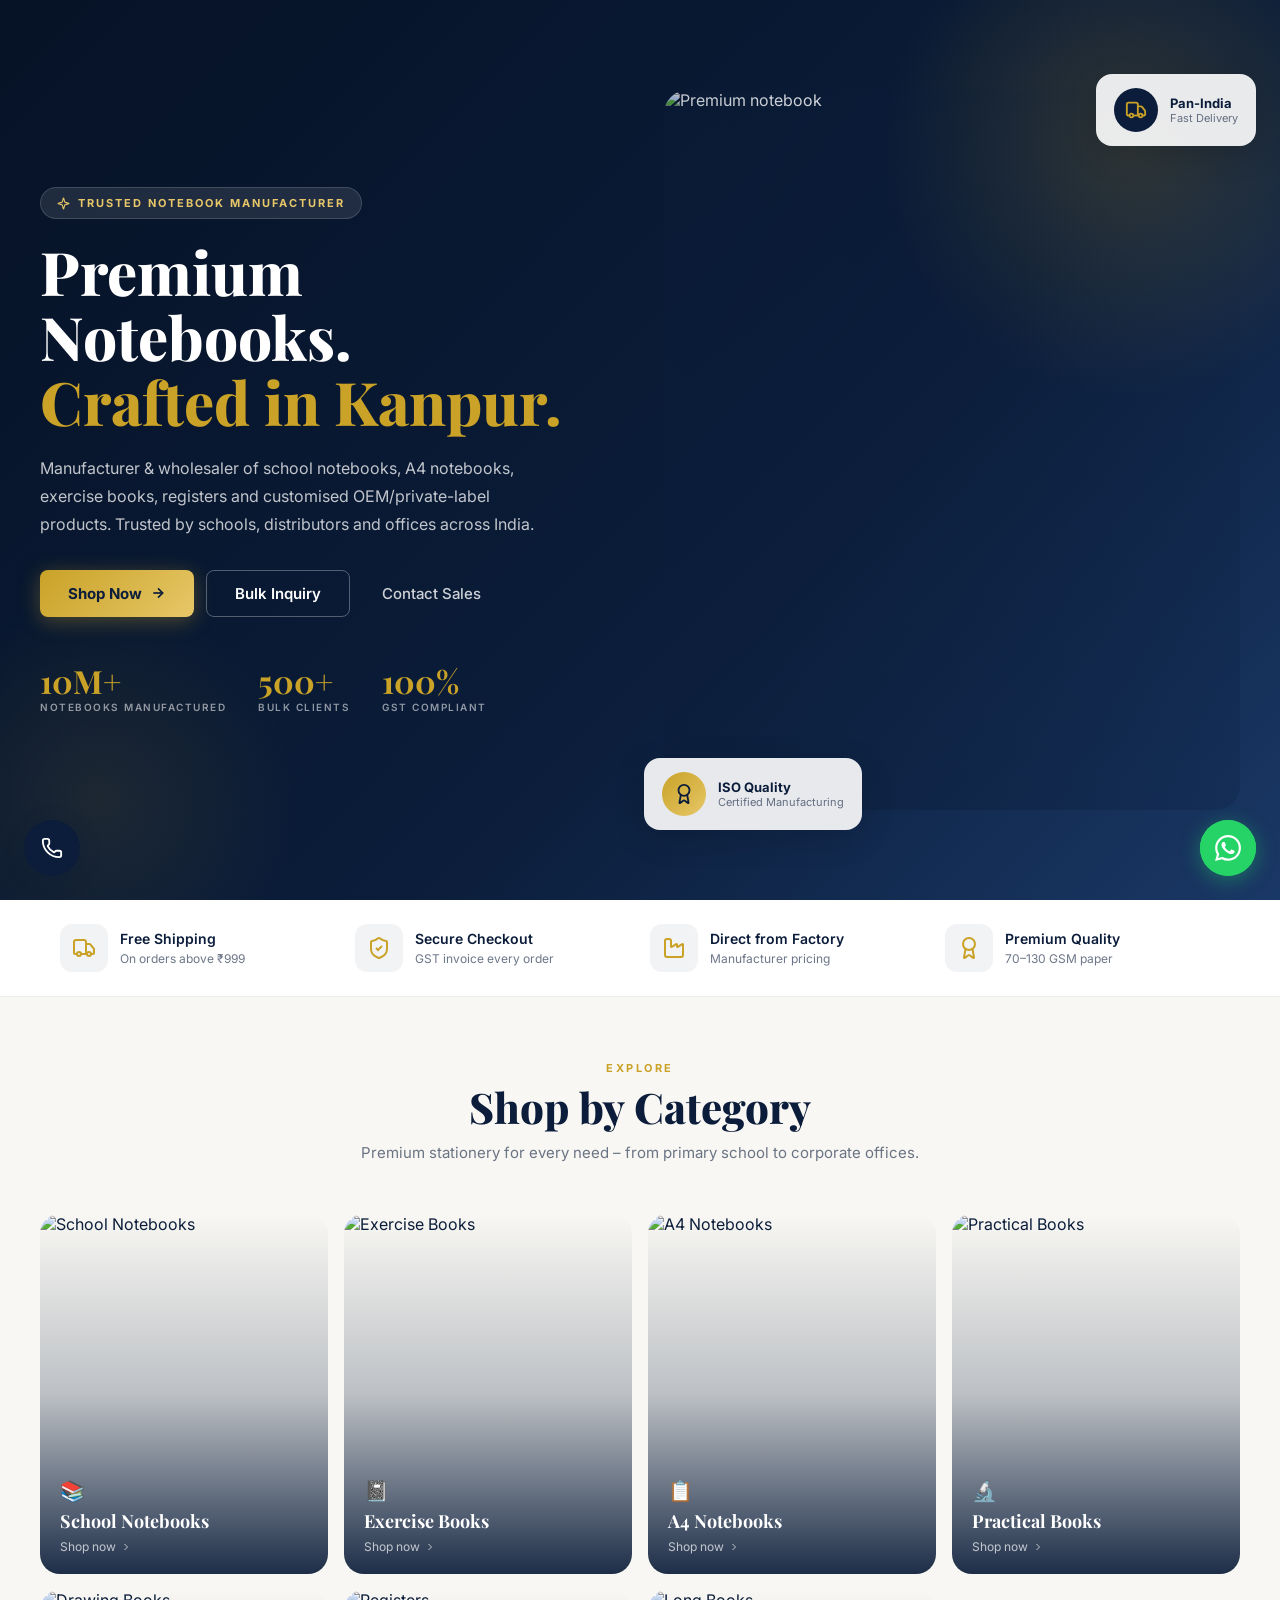
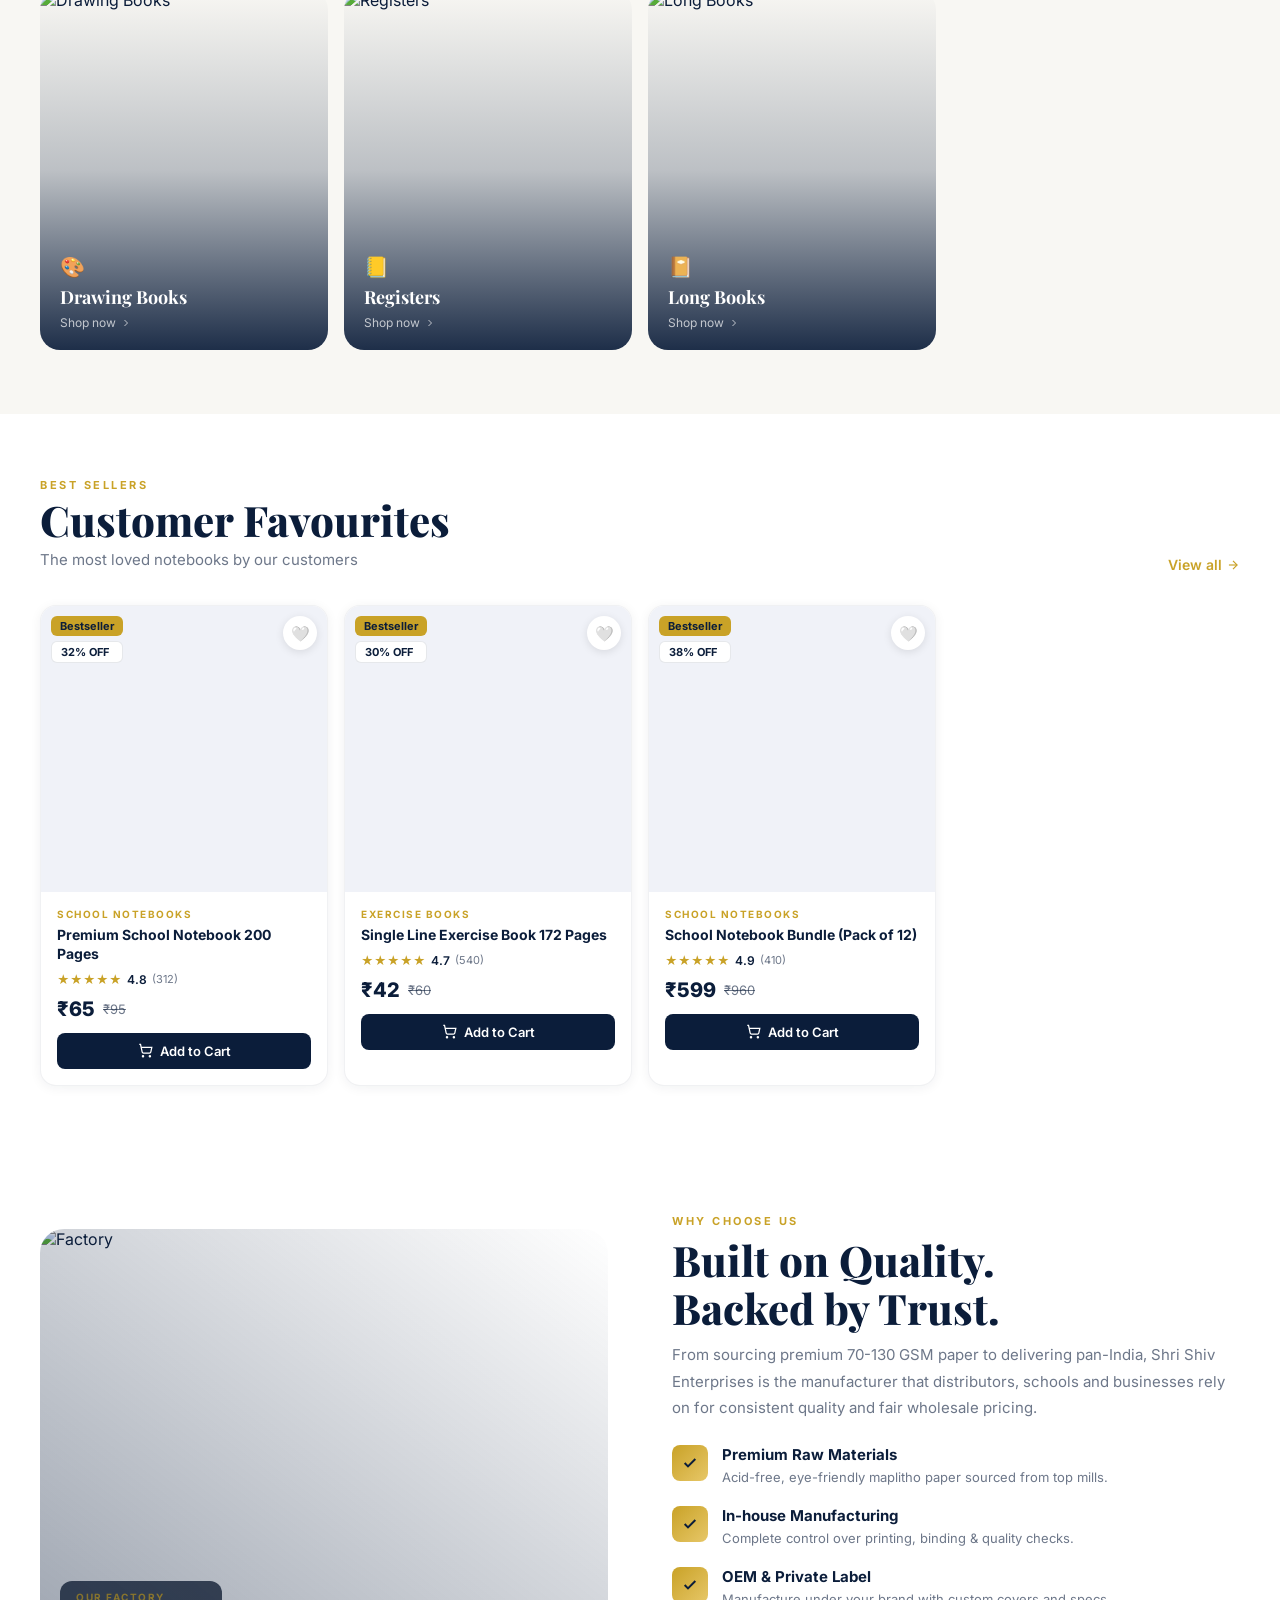
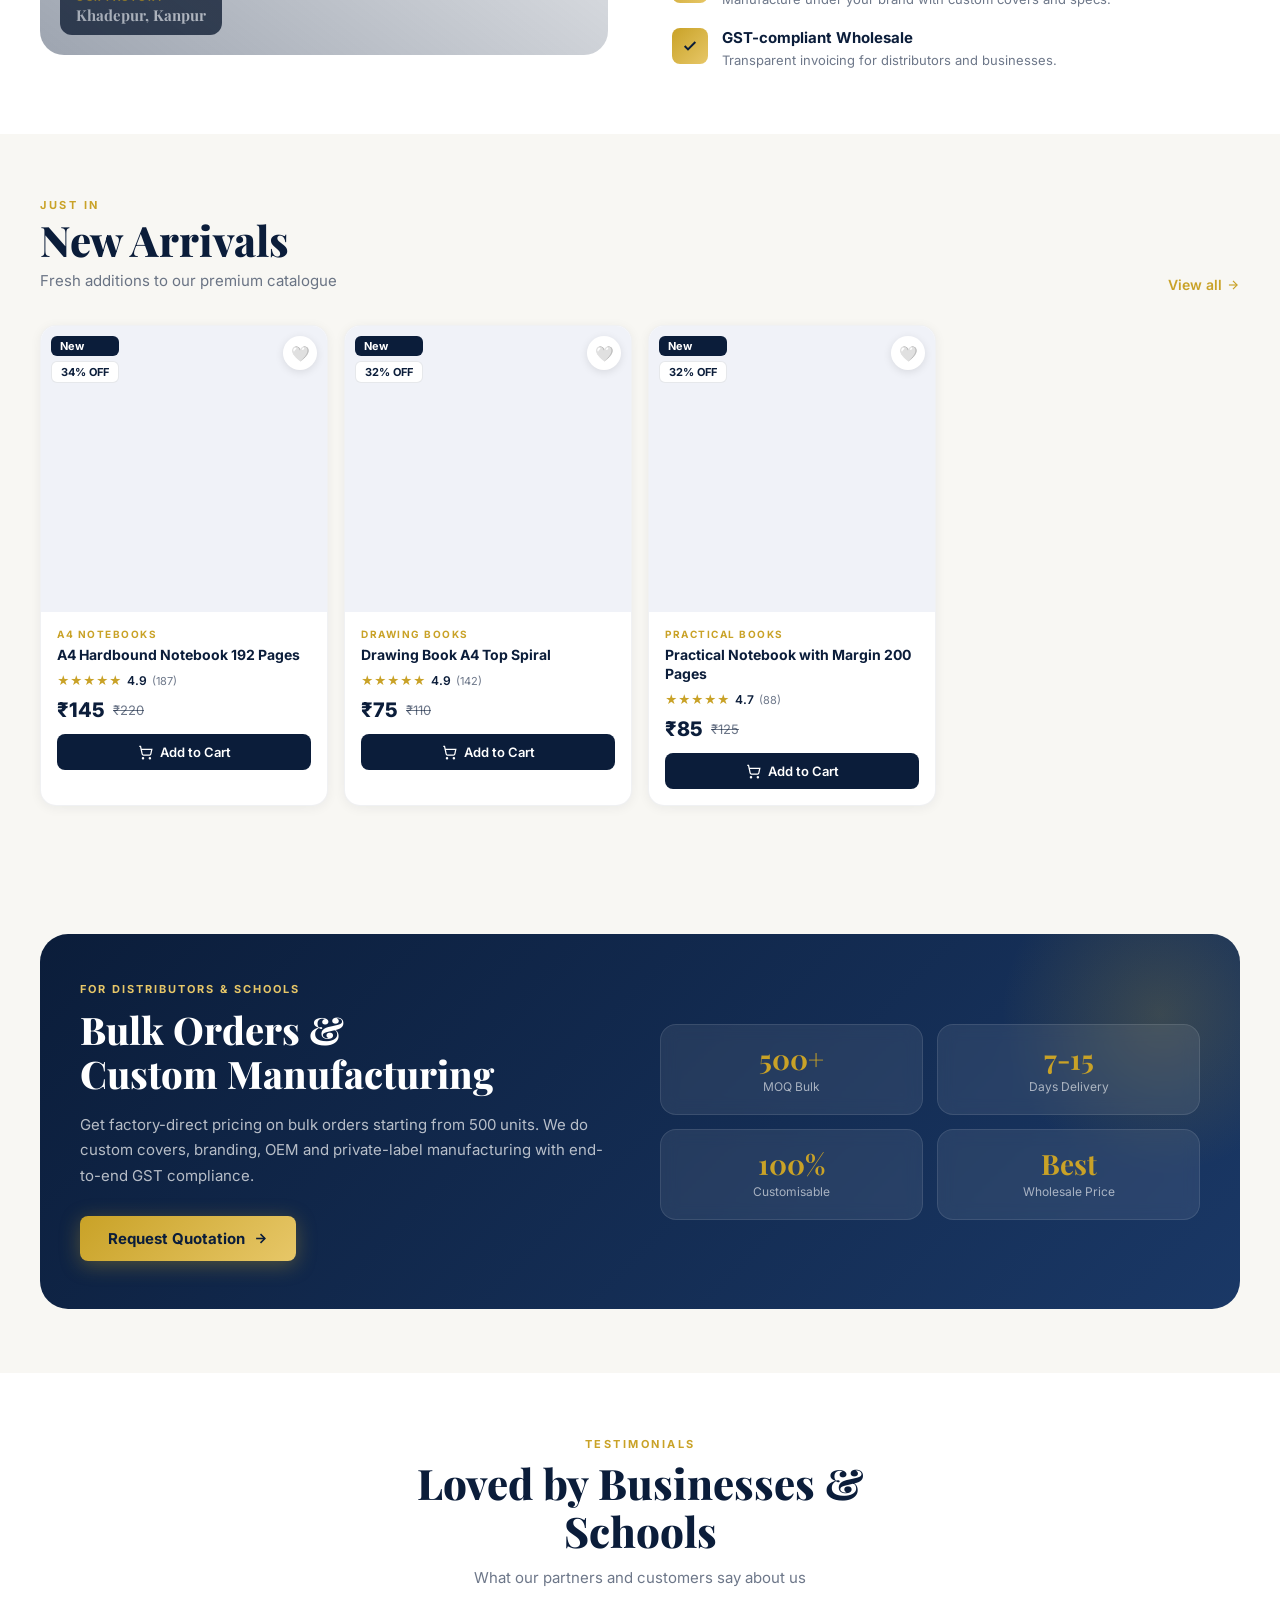
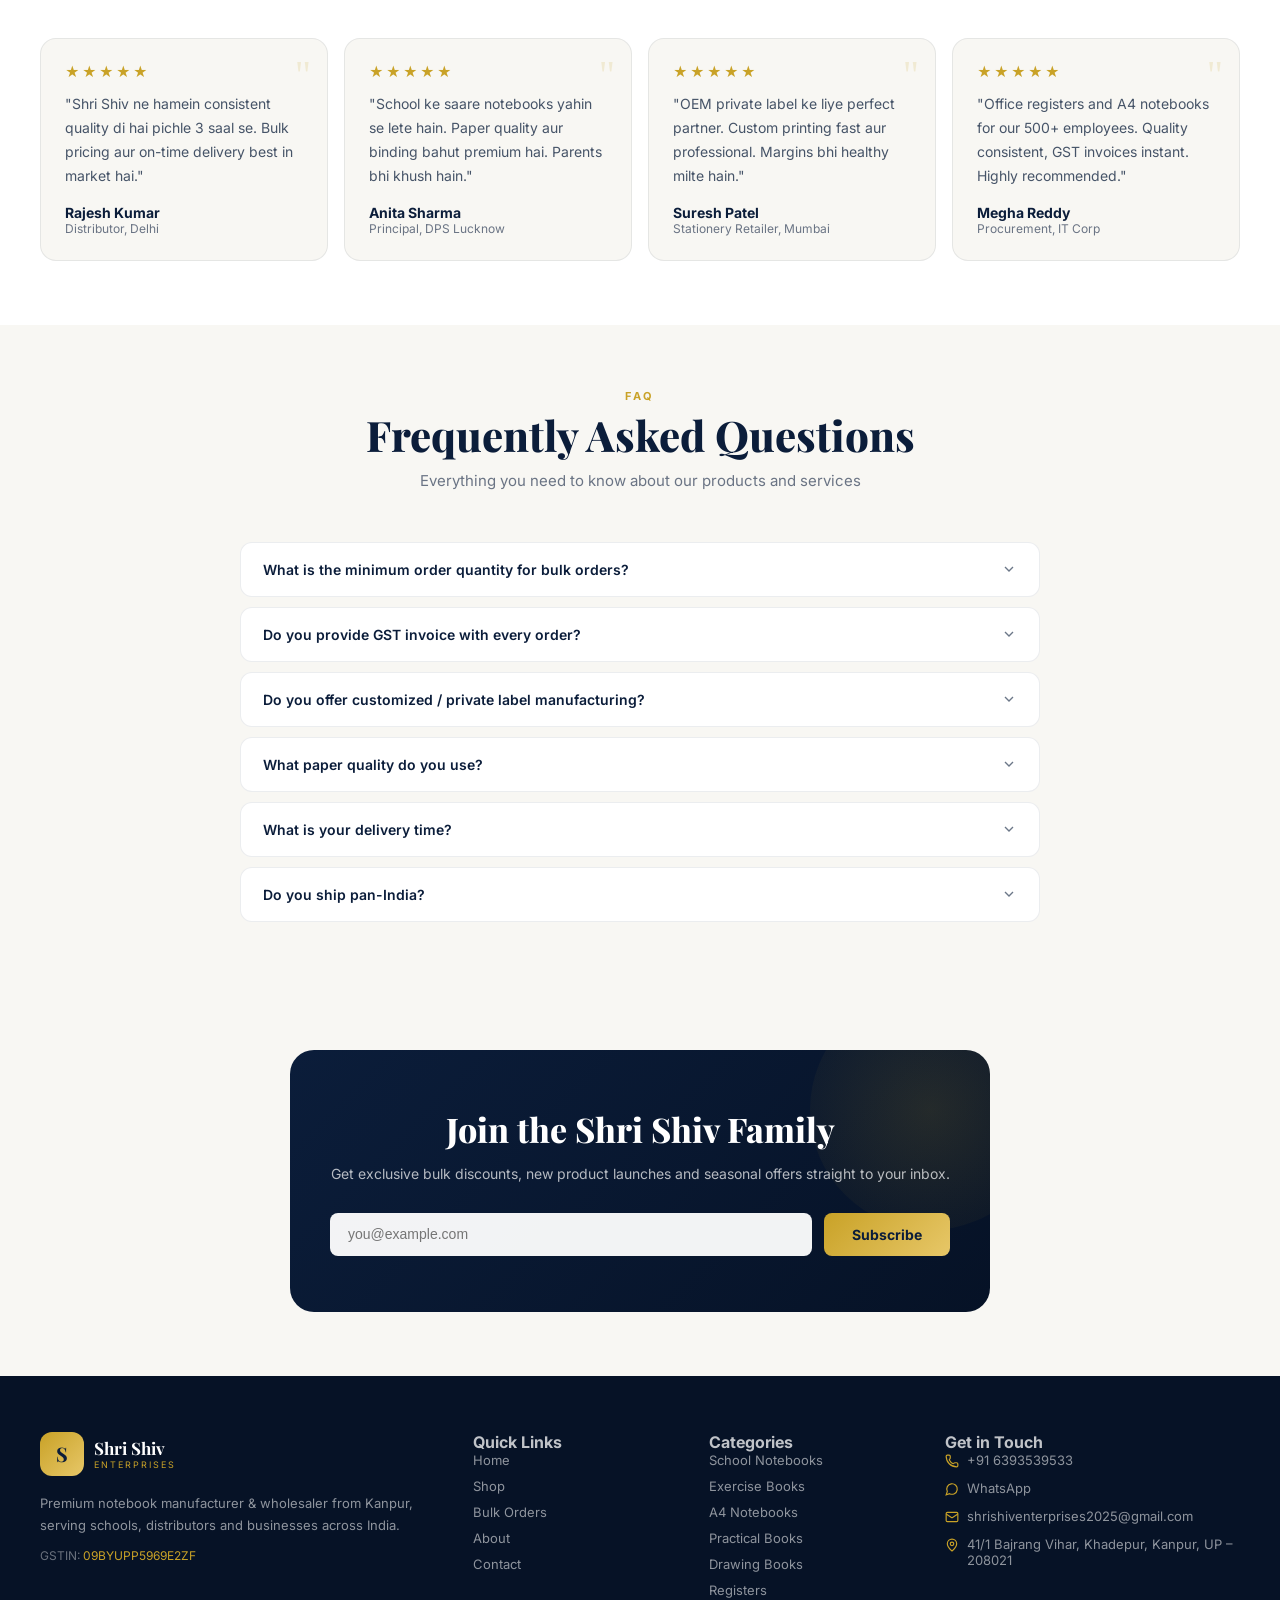
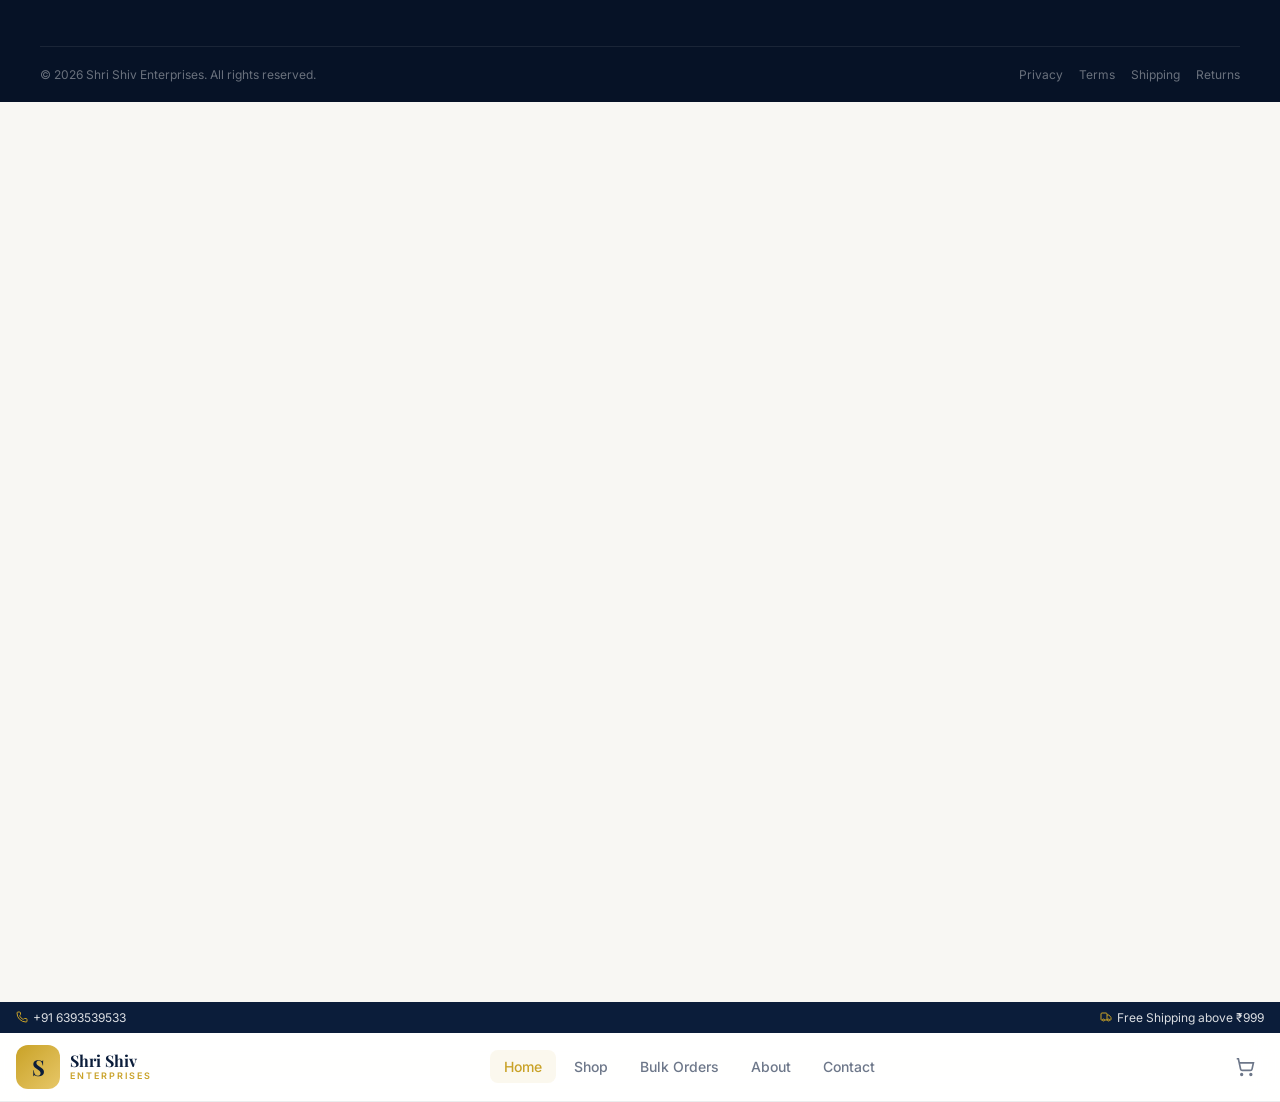
==== commit 6a68972a: "Remove Office Registers category completely" ====
--- a/index.html
+++ b/index.html
@@ -501,7 +501,6 @@
   {name:"Practical Books",img:"https://images.pexels.com/photos/32526792/pexels-photo-32526792.jpeg?w=500&q=80&auto=format",icon:"🔬"},
   {name:"Drawing Books",img:"https://images.unsplash.com/photo-1731765521627-a2a1112ea0b1?w=500&q=80&auto=format",icon:"🎨"},
   {name:"Registers",img:"https://images.pexels.com/photos/159865/notepad-pencil-green-black-159865.jpeg?w=500&q=80&auto=format",icon:"📒"},
-  {name:"Office Registers",img:"https://images.unsplash.com/photo-1585811759562-a30733b277f1?w=500&q=80&auto=format",icon:"🗂️"},
   {name:"Long Books",img:"https://images.unsplash.com/photo-1621168854573-35a99ec10cf6?w=500&q=80&auto=format",icon:"📔"},
 ];
 
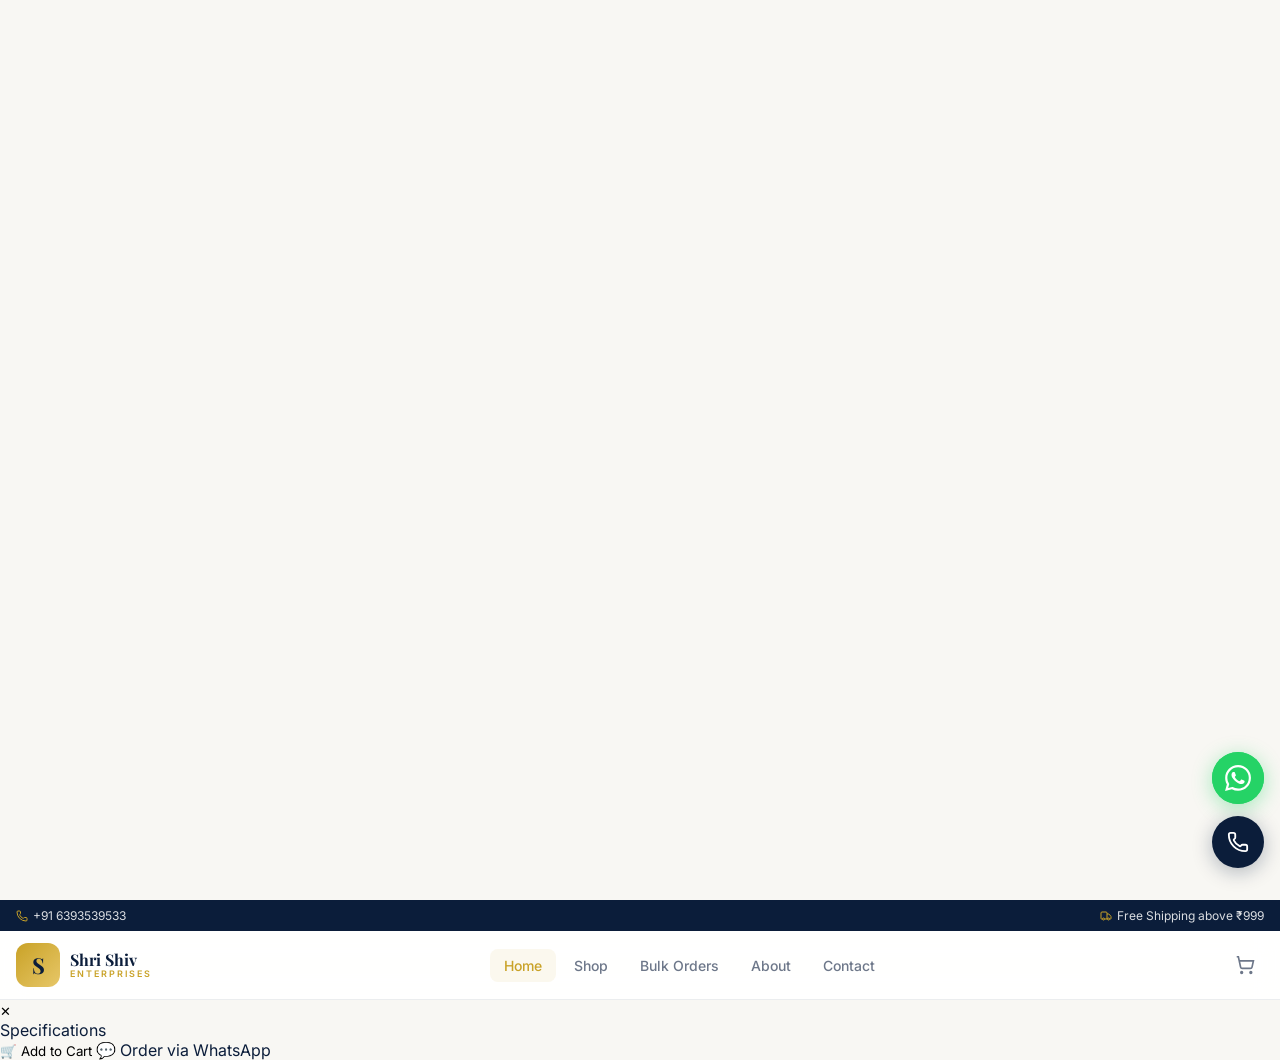
==== commit af546a0e: "RESTORE: All product changes + modal, NO OTP/Firebase" ====
--- a/index.html
+++ b/index.html
@@ -16,7 +16,7 @@
 button{cursor:pointer;font-family:inherit;border:none;background:none}
 
 /* PAGE SYSTEM */
-.page{display:none}
+.page{display:none}.page.active{display:block}.page.active.success-page{display:flex}.page.active.checkout-page{display:block}
 .page.active{display:block}
 
 /* TOPBAR */
@@ -59,7 +59,7 @@
 
 /* HERO */
 .hero{background:linear-gradient(135deg,var(--navy2) 0%,var(--navy) 60%,#1a3866 100%);color:white;padding:80px 20px;position:relative;overflow:hidden;min-height:100vh;display:flex;align-items:center}
-.hero::before{content:'';position:absolute;inset:0;background:url('https://images.unsplash.com/photo-1488190211105-8b0e65b80b4e?w=1800&q=60&auto=format') center/cover;opacity:.15}
+.hero::before{content:'';position:absolute;inset:0;background:url('images/notebooks-a4-collection.jpg') center/cover;opacity:.15}
 .hero-glow1{position:absolute;top:-100px;right:-100px;width:500px;height:500px;border-radius:50%;background:radial-gradient(circle,rgba(201,162,39,.2),transparent 70%)}
 .hero-glow2{position:absolute;bottom:-100px;left:-100px;width:400px;height:400px;border-radius:50%;background:radial-gradient(circle,rgba(201,162,39,.1),transparent 70%)}
 .hero-inner{max-width:1200px;margin:0 auto;width:100%;position:relative;z-index:1;display:grid;grid-template-columns:1fr;gap:48px}
@@ -320,10 +320,10 @@
 .success-btns{display:flex;flex-direction:column;gap:10px}
 
 /* FLOATING */
-.floating-wa{position:fixed;bottom:24px;right:24px;z-index:9999;width:56px;height:56px;background:#25D366;border-radius:50%;display:flex;align-items:center;justify-content:center;box-shadow:0 4px 20px rgba(37,211,102,.4)}
+.floating-wa{position:fixed;bottom:96px;right:16px;z-index:9999;width:52px;height:52px;background:#25D366;border-radius:50%;display:flex;align-items:center;justify-content:center;box-shadow:0 4px 20px rgba(37,211,102,.4)}
 .floating-wa::before{content:'';position:absolute;inset:0;border-radius:50%;background:#25D366;animation:waPulse 2s infinite;z-index:-1}
 @keyframes waPulse{0%,100%{transform:scale(1);opacity:.4}50%{transform:scale(1.4);opacity:0}}
-.floating-call{position:fixed;bottom:24px;left:24px;z-index:9999;width:56px;height:56px;background:var(--navy);border-radius:50%;display:flex;align-items:center;justify-content:center;box-shadow:0 4px 20px rgba(11,29,58,.3)}
+.floating-call{position:fixed;bottom:32px;right:16px;z-index:9999;width:52px;height:52px;background:var(--navy);border-radius:50%;display:flex;align-items:center;justify-content:center;box-shadow:0 4px 20px rgba(11,29,58,.3)}
 
 /* CART DRAWER */
 .cart-backdrop{position:fixed;inset:0;background:rgba(0,0,0,.5);z-index:500;opacity:0;pointer-events:none;transition:opacity .3s}
@@ -353,6 +353,16 @@
 .cart-checkout-btn{width:100%;padding:14px;background:var(--navy);color:white;border-radius:10px;font-size:15px;font-weight:700;margin-bottom:10px}
 .cart-checkout-btn:hover{background:#0d2448}
 
+
+/* STICKY CART BAR */
+.sticky-cart-bar{position:fixed;bottom:0;left:0;right:0;z-index:996;background:var(--navy);padding:12px 20px;display:none;align-items:center;justify-content:space-between;box-shadow:0 -4px 20px rgba(0,0,0,.2)}
+.sticky-cart-bar.show{display:flex}
+.sticky-cart-info{color:white;font-size:14px;font-weight:600}
+.sticky-cart-info span{color:var(--gold)}
+.sticky-cart-btns{display:flex;gap:10px}
+.sticky-view-cart{background:rgba(255,255,255,.15);color:white;padding:10px 18px;border-radius:8px;font-size:14px;font-weight:600;border:1.5px solid rgba(255,255,255,.3)}
+.sticky-checkout{background:linear-gradient(135deg,var(--gold),#e7c768);color:var(--navy);padding:10px 20px;border-radius:8px;font-size:14px;font-weight:700}
+
 /* TOAST */
 .toast{position:fixed;bottom:90px;left:50%;transform:translateX(-50%) translateY(30px);background:var(--navy);color:white;padding:12px 22px;border-radius:10px;font-size:13px;font-weight:600;z-index:9999;opacity:0;transition:all .3s;white-space:nowrap;box-shadow:0 4px 20px rgba(0,0,0,.2)}
 .toast.show{opacity:1;transform:translateX(-50%) translateY(0)}
@@ -461,7 +471,7 @@
   </div>
   <div class="cart-foot" id="cartFoot" style="display:none">
     <div class="cart-subtotal"><span>Subtotal</span><span id="cSub">₹0</span></div>
-    <div class="cart-gst"><span>GST (12%)</span><span id="cGst">₹0</span></div>
+    <div class="cart-gst"><span>GST (0%)</span><span id="cGst">₹0</span></div>
     <div class="cart-ship"><span>Shipping</span><span id="cShip">₹60</span></div>
     <div class="cart-total"><span>Total</span><span id="cTotal">₹0</span></div>
     <button class="cart-checkout-btn" onclick="goCheckout()">Proceed to Checkout</button>
@@ -476,32 +486,77 @@
   <svg width="22" height="22" viewBox="0 0 24 24" fill="none" stroke="white" stroke-width="2"><path d="M13.832 16.568a1 1 0 0 0 1.213-.303l.355-.465A2 2 0 0 1 17 15h3a2 2 0 0 1 2 2v3a2 2 0 0 1-2 2A18 18 0 0 1 2 4a2 2 0 0 1 2-2h3a2 2 0 0 1 2 2v3a2 2 0 0 1-.8 1.6l-.468.351a1 1 0 0 0-.292 1.233 14 14 0 0 0 6.392 6.384"/></svg>
 </a>
 
+
+<!-- STICKY CART BAR -->
+<div class="sticky-cart-bar" id="stickyCart">
+  <div class="sticky-cart-info">🛒 <span id="stickyCount">0</span> items · <span id="stickyTotal">₹0</span></div>
+  <div class="sticky-cart-btns">
+    <button class="sticky-view-cart" onclick="openCart()">View Cart</button>
+    <button class="sticky-checkout" onclick="goCheckout()">Checkout →</button>
+  </div>
+</div>
+
 <!-- TOAST -->
 <div class="toast" id="toast"></div>
 
 <script>
 // ===== DATA =====
 const PRODUCTS = [
-  {id:1,name:"Premium School Notebook 200 Pages",cat:"School Notebooks",img:"https://images.unsplash.com/photo-1621168854573-35a99ec10cf6?w=400&q=80&auto=format",price:65,mrp:95,rating:4.8,reviews:312,badge:"Bestseller",type:"bestseller"},
-  {id:2,name:"Single Line Exercise Book 172 Pages",cat:"Exercise Books",img:"https://images.unsplash.com/photo-1653070863899-57ab83a18a72?w=400&q=80&auto=format",price:42,mrp:60,rating:4.7,reviews:540,badge:"Bestseller",type:"bestseller"},
-  {id:3,name:"School Notebook Bundle (Pack of 12)",cat:"School Notebooks",img:"https://images.unsplash.com/photo-1586188726762-b64569ad86a7?w=400&q=80&auto=format",price:599,mrp:960,rating:4.9,reviews:410,badge:"Bestseller",type:"bestseller"},
-  {id:4,name:"A4 Hardbound Notebook 192 Pages",cat:"A4 Notebooks",img:"https://images.unsplash.com/photo-1546747947-0a2cf2ef15de?w=400&q=80&auto=format",price:145,mrp:220,rating:4.9,reviews:187,badge:"New",type:"new"},
-  {id:5,name:"Drawing Book A4 Top Spiral",cat:"Drawing Books",img:"https://images.unsplash.com/photo-1731765521627-a2a1112ea0b1?w=400&q=80&auto=format",price:75,mrp:110,rating:4.9,reviews:142,badge:"New",type:"new"},
-  {id:6,name:"Practical Notebook with Margin 200 Pages",cat:"Practical Books",img:"https://images.pexels.com/photos/32526792/pexels-photo-32526792.jpeg?w=400&q=80&auto=format",price:85,mrp:125,rating:4.7,reviews:88,badge:"New",type:"new"},
-  {id:9,name:"Long Book 200 Pages Wide Ruled",cat:"Long Books",img:"https://images.unsplash.com/photo-1621168854573-35a99ec10cf6?w=400&q=80&auto=format",price:110,mrp:160,rating:4.5,reviews:73,badge:"",type:""},
-  {id:10,name:"Double Line Exercise Book 144 Pages",cat:"Exercise Books",img:"https://images.unsplash.com/photo-1653070863899-57ab83a18a72?w=400&q=80&auto=format",price:38,mrp:55,rating:4.6,reviews:220,badge:"",type:""},
-  {id:11,name:"A4 Spiral Notebook 100 Pages",cat:"A4 Notebooks",img:"https://images.unsplash.com/photo-1546747947-0a2cf2ef15de?w=400&q=80&auto=format",price:95,mrp:140,rating:4.7,reviews:115,badge:"",type:""},
-  {id:12,name:"Drawing Book A3 Staple Bound",cat:"Drawing Books",img:"https://images.unsplash.com/photo-1731765521627-a2a1112ea0b1?w=400&q=80&auto=format",price:60,mrp:88,rating:4.5,reviews:99,badge:"",type:""},
+  {id:1,name:"Hindi Notebook 144 Pages",cat:"School Notebooks",img:"images/lifestyle-anshika.jpg",price:28,mrp:42,rating:4.8,reviews:312,badge:"Bestseller",type:"bestseller"},
+  {id:15,name:"Hindi Notebook 168 Pages",cat:"School Notebooks",img:"images/lifestyle-anshika.jpg",price:35,mrp:52,rating:4.8,reviews:210,badge:"Bestseller",type:"bestseller"},
+  {id:16,name:"Hindi Notebook 216 Pages",cat:"School Notebooks",img:"images/lifestyle-anshika.jpg",price:42,mrp:65,rating:4.8,reviews:178,badge:"Bestseller",type:"bestseller"},
+  {id:2,name:"English Notebook 144 Pages",cat:"Exercise Books",img:"images/lifestyle-harsh.jpg",price:28,mrp:42,rating:4.7,reviews:540,badge:"Bestseller",type:"bestseller"},
+  {id:17,name:"English Notebook 168 Pages",cat:"Exercise Books",img:"images/lifestyle-harsh.jpg",price:35,mrp:52,rating:4.7,reviews:320,badge:"Bestseller",type:"bestseller"},
+  {id:18,name:"English Notebook 216 Pages",cat:"Exercise Books",img:"images/lifestyle-harsh.jpg",price:42,mrp:65,rating:4.7,reviews:210,badge:"Bestseller",type:"bestseller"},
+  {id:3,name:"School Notebook Bundle (Pack of 12)",cat:"School Notebooks",img:"images/notebooks-a4-collection.jpg",price:599,mrp:960,rating:4.9,reviews:410,badge:"Bestseller",type:"bestseller"},
+  {id:4,name:"A4 Hardbound Notebook 192 Pages",cat:"A4 Notebooks",img:"images/notebook-anshika-horse.jpg",price:145,mrp:220,rating:4.9,reviews:187,badge:"New",type:"new"},
+  {id:5,name:"Drawing Book 40 Pages",cat:"Drawing Books",img:"images/drawing-book-kids.jpg",price:35,mrp:55,rating:4.9,reviews:142,badge:"New",type:"new"},
+  {id:6,name:"Practical Notebook with Margin 200 Pages",cat:"Practical Books",img:"images/lifestyle-harsh.jpg",price:85,mrp:125,rating:4.7,reviews:88,badge:"New",type:"new"},
+  {id:9,name:"Long Book 200 Pages Wide Ruled",cat:"Long Books",img:"images/long-register-lake.png",price:70,mrp:105,rating:4.5,reviews:73,badge:"",type:""},
+  {id:10,name:"One Side Hindi Notebook 144 Pages",cat:"One Side Hindi",img:"images/lifestyle-anshika.jpg",price:28,mrp:42,rating:4.6,reviews:220,badge:"",type:""},
+  {id:19,name:"One Side Hindi Notebook 168 Pages",cat:"One Side Hindi",img:"images/lifestyle-anshika.jpg",price:35,mrp:52,rating:4.6,reviews:145,badge:"",type:""},
+  {id:20,name:"One Side Hindi Notebook 216 Pages",cat:"One Side Hindi",img:"images/lifestyle-anshika.jpg",price:42,mrp:65,rating:4.6,reviews:98,badge:"",type:""},
+  {id:21,name:"One Side English Notebook 144 Pages",cat:"One Side English",img:"images/lifestyle-harsh.jpg",price:28,mrp:42,rating:4.6,reviews:180,badge:"",type:""},
+  {id:22,name:"One Side English Notebook 168 Pages",cat:"One Side English",img:"images/lifestyle-harsh.jpg",price:35,mrp:52,rating:4.6,reviews:120,badge:"",type:""},
+  {id:23,name:"One Side English Notebook 216 Pages",cat:"One Side English",img:"images/lifestyle-harsh.jpg",price:42,mrp:65,rating:4.6,reviews:90,badge:"",type:""},
+  {id:11,name:"A4 Spiral Notebook 200 Pages",cat:"A4 Notebooks",img:"images/spiral-notebook-a4.jpg",price:60,mrp:90,rating:4.7,reviews:115,badge:"",type:""},
+  {id:13,name:"A4 Spiral Notebook 300 Pages",cat:"A4 Notebooks",img:"images/spiral-notebook-a4.jpg",price:90,mrp:130,rating:4.7,reviews:98,badge:"",type:""},
+  {id:14,name:"A4 Spiral Notebook 400 Pages",cat:"A4 Notebooks",img:"images/spiral-notebook-a4.jpg",price:120,mrp:175,rating:4.7,reviews:76,badge:"",type:""},
+  {id:12,name:"Drawing Book 40 Pages A3",cat:"Drawing Books",img:"images/drawing-book-kids.jpg",price:35,mrp:55,rating:4.5,reviews:99,badge:"",type:""},
 ];
+  const SPECS = {
+    "Hindi Notebook 144 Pages": {spec: "144 Pages | A5 Size | Single Line | 60 GSM Paper", desc: "Premium quality Hindi notebook ideal for school students. Single line ruling with margin. Durable cover, smooth writing experience."},
+    "Hindi Notebook 168 Pages": {spec: "168 Pages | A5 Size | Single Line | 60 GSM Paper", desc: "Premium quality Hindi notebook for school & coaching. Single line ruling with margin. Thick pages, long-lasting binding."},
+    "Hindi Notebook 216 Pages": {spec: "216 Pages | A5 Size | Single Line | 60 GSM Paper", desc: "Extra pages Hindi notebook — perfect for full-year school use. Single line ruling, sturdy cover, smooth 60 GSM paper."},
+    "English Notebook 144 Pages": {spec: "144 Pages | A5 Size | Four Line | 60 GSM Paper", desc: "English four-line notebook for primary & middle school students. Perfect ruling for neat handwriting practice."},
+    "English Notebook 168 Pages": {spec: "168 Pages | A5 Size | Four Line | 60 GSM Paper", desc: "English four-line notebook with extra pages. Ideal for school homework and practice. Smooth paper, quality binding."},
+    "English Notebook 216 Pages": {spec: "216 Pages | A5 Size | Four Line | 60 GSM Paper", desc: "Full-year English notebook with 216 pages. Four-line ruling, 60 GSM smooth paper, durable binding."},
+    "School Notebook Bundle (Pack of 12)": {spec: "12 Notebooks | A5 Size | Assorted Ruling | 60 GSM", desc: "Value pack of 12 premium school notebooks. Mix of Hindi, English and single-line. Best for full academic year."},
+    "A4 Hardbound Notebook 192 Pages": {spec: "192 Pages | A4 Size | Single Line | 70 GSM | Hardbound", desc: "Professional hardbound A4 notebook. Thick 70 GSM paper, premium cover. Ideal for students and professionals."},
+    "Drawing Book 40 Pages": {spec: "40 Pages | A4 Size | Blank Pages | 90 GSM", desc: "Kids drawing book with thick 90 GSM blank pages. Perfect for sketching, coloring and painting. Vibrant cover designs."},
+    "Drawing Book 40 Pages A3": {spec: "40 Pages | A3 Size | Blank Pages | 90 GSM", desc: "Large A3 size drawing book with 40 thick blank pages. Ideal for art projects, school drawings and creative work."},
+    "Practical Notebook with Margin 200 Pages": {spec: "200 Pages | A4 Size | Ruled with Margin | 65 GSM", desc: "Science/practical notebook with ruled pages and wide margin. Ideal for school lab records and practical files."},
+    "Long Book 200 Pages Wide Ruled": {spec: "200 Pages | Long Size | Wide Ruled | 60 GSM", desc: "Long-size wide-ruled book. Popular for accounting, records and general use. Sturdy cover, smooth pages."},
+    "One Side Hindi Notebook 144 Pages": {spec: "144 Pages | A5 Size | One Side Hindi + One Side Blank | 60 GSM", desc: "Unique notebook with one side Hindi-ruled and one side blank for drawing/notes. Perfect for creative students."},
+    "One Side Hindi Notebook 168 Pages": {spec: "168 Pages | A5 Size | One Side Hindi + One Side Blank | 60 GSM", desc: "Extra-page notebook combining Hindi lines with blank pages. Great value for school students."},
+    "One Side Hindi Notebook 216 Pages": {spec: "216 Pages | A5 Size | One Side Hindi + One Side Blank | 60 GSM", desc: "Full-year one side Hindi notebook with 216 pages. Ideal for schools requiring dual-format writing."},
+    "One Side English Notebook 144 Pages": {spec: "144 Pages | A5 Size | One Side English + One Side Blank | 60 GSM", desc: "Notebook with one side English four-line and one side blank. Ideal for creative writing and drawing."},
+    "One Side English Notebook 168 Pages": {spec: "168 Pages | A5 Size | One Side English + One Side Blank | 60 GSM", desc: "Extra-page one-side English notebook. Combines four-line ruling with blank pages for versatile use."},
+    "One Side English Notebook 216 Pages": {spec: "216 Pages | A5 Size | One Side English + One Side Blank | 60 GSM", desc: "Full-year one side English notebook. Best for students who need both lined and blank space."},
+    "A4 Spiral Notebook 200 Pages": {spec: "200 Pages | A4 Size | Single Line | 70 GSM | Spiral Bound", desc: "Premium A4 spiral notebook with vibrant cover designs. Lies flat when open. Great for college & office use."},
+    "A4 Spiral Notebook 300 Pages": {spec: "300 Pages | A4 Size | Single Line | 70 GSM | Spiral Bound", desc: "Extra pages A4 spiral notebook. Durable metal spiral, smooth 70 GSM pages. Perfect for long projects."},
+    "A4 Spiral Notebook 400 Pages": {spec: "400 Pages | A4 Size | Single Line | 70 GSM | Spiral Bound", desc: "Thick 400-page A4 spiral notebook — best for full semester or annual use. Premium binding, vibrant covers."},
+  };
+
 
 const CATEGORIES = [
-  {name:"School Notebooks",img:"https://images.unsplash.com/photo-1586188726762-b64569ad86a7?w=500&q=80&auto=format",icon:"📚"},
-  {name:"Exercise Books",img:"https://images.unsplash.com/photo-1653070863899-57ab83a18a72?w=500&q=80&auto=format",icon:"📓"},
-  {name:"A4 Notebooks",img:"https://images.unsplash.com/photo-1546747947-0a2cf2ef15de?w=500&q=80&auto=format",icon:"📋"},
-  {name:"Practical Books",img:"https://images.pexels.com/photos/32526792/pexels-photo-32526792.jpeg?w=500&q=80&auto=format",icon:"🔬"},
-  {name:"Drawing Books",img:"https://images.unsplash.com/photo-1731765521627-a2a1112ea0b1?w=500&q=80&auto=format",icon:"🎨"},
-  {name:"Registers",img:"https://images.pexels.com/photos/159865/notepad-pencil-green-black-159865.jpeg?w=500&q=80&auto=format",icon:"📒"},
-  {name:"Long Books",img:"https://images.unsplash.com/photo-1621168854573-35a99ec10cf6?w=500&q=80&auto=format",icon:"📔"},
+  {name:"School Notebooks",img:"images/notebook-vaishnavi-skating.jpg",icon:"📚"},
+  {name:"Exercise Books",img:"images/lifestyle-harsh.jpg",icon:"📓"},
+  {name:"A4 Notebooks",img:"images/notebook-anshika-horse.jpg",icon:"📋"},
+  {name:"Practical Books",img:"images/lifestyle-anshika2.jpg",icon:"🔬"},
+  {name:"Drawing Books",img:"images/lifestyle-piyus.jpg",icon:"🎨"},
+  {name:"Registers",img:"images/long-register-flowers.png",icon:"📒"},
+  {name:"Long Books",img:"images/long-register-flowers.png",icon:"📔"},
 ];
 
 // ===== STATE =====
@@ -510,13 +565,23 @@
 let currentPage = 'home';
 let shopFilter = 'All';
 let shopSearch = '';
-let selectedPayment = 'online';
+let selectedPayment = 'upi';
 let orderData = null;
 
 // ===== UTILS =====
 function disc(p,m){return Math.round((1-p/m)*100)}
 function fmt(n){return '₹'+n.toFixed(0)}
-function saveCart(){localStorage.setItem('sse_cart',JSON.stringify(cart));updateCartBadge()}
+function saveCart(){localStorage.setItem('sse_cart',JSON.stringify(cart));updateCartBadge();updateStickyBar()}
+function updateStickyBar(){
+  const n=cart.reduce((a,b)=>a+b.qty,0);
+  const t=cart.reduce((a,b)=>a+b.price*b.qty,0);
+  const bar=document.getElementById('stickyCart');
+  const sc=document.getElementById('stickyCount');
+  const st=document.getElementById('stickyTotal');
+  if(bar){bar.classList.toggle('show',n>0)}
+  if(sc)sc.textContent=n;
+  if(st)st.textContent='₹'+t;
+}
 function saveWish(){localStorage.setItem('sse_wish',JSON.stringify(wishlist))}
 function updateCartBadge(){const n=cart.reduce((a,b)=>a+b.qty,0);const b=document.getElementById('cartBadge');if(b){b.textContent=n;n>0?b.classList.add('show'):b.classList.remove('show')}}
 function showToast(msg){const t=document.getElementById('toast');t.textContent=msg;t.classList.add('show');setTimeout(()=>t.classList.remove('show'),2800)}
@@ -561,6 +626,7 @@
   const ex=cart.find(x=>x.id===id);
   if(ex)ex.qty++;else cart.push({...p,qty:1});
   saveCart();showToast('✅ Added to cart!');
+  setTimeout(()=>openCart(),400);
 }
 function changeQty(id,d){
   const i=cart.findIndex(x=>x.id===id);if(i<0)return;
@@ -599,7 +665,7 @@
       </div>
     </div>`;
   }).join('');
-  const gst=Math.round(sub*0.12);
+  const gst=0; // GST 0%
   const ship=sub>=999?0:60;
   const total=sub+gst+ship;
   document.getElementById('cSub').textContent=fmt(sub);
@@ -621,7 +687,7 @@
 function prodCard(p){
   const d=disc(p.price,p.mrp);
   const w=wishlist.includes(p.id);
-  return`<div class="prod-card">
+  return`<div class="prod-card" onclick="openProdModal(${p.id})" style="cursor:pointer">
     <div class="prod-img">
       <img src="${p.img}" alt="${p.name}" loading="lazy" onerror="this.style.display='none'"/>
       <div class="prod-badges">
@@ -642,7 +708,7 @@
         <span class="prod-price-main">${fmt(p.price)}</span>
         <span class="prod-price-old">${fmt(p.mrp)}</span>
       </div>
-      <button class="add-cart-btn" onclick="addToCart(${p.id})">
+      <button class="add-cart-btn" onclick="event.stopPropagation();addToCart(${p.id})">
         <svg width="15" height="15" viewBox="0 0 24 24" fill="none" stroke="currentColor" stroke-width="2"><circle cx="8" cy="21" r="1"/><circle cx="19" cy="21" r="1"/><path d="M2.05 2.05h2l2.66 12.42a2 2 0 0 0 2 1.58h9.78a2 2 0 0 0 1.95-1.57l1.65-7.43H5.12"/></svg>
         Add to Cart
       </button>
@@ -678,7 +744,7 @@
       </div>
       <div class="hero-visual">
         <div class="hero-img-wrap">
-          <img src="https://images.unsplash.com/photo-1523634921619-37ce98c1877f?w=800&q=85&auto=format" alt="Premium notebook"/>
+          <img src="images/notebooks-a4-collection.jpg" alt="Premium notebook"/>
         </div>
         <div class="hero-float hero-float-1">
           <div class="hero-float-icon"><svg width="22" height="22" viewBox="0 0 24 24" fill="none" stroke="var(--navy)" stroke-width="2"><path d="m15.477 12.89 1.515 8.526a.5.5 0 0 1-.81.47l-3.58-2.687a1 1 0 0 0-1.197 0l-3.586 2.686a.5.5 0 0 1-.81-.469l1.514-8.526"/><circle cx="12" cy="8" r="6"/></svg></div>
@@ -745,7 +811,7 @@
   <section class="factory-section" id="aboutSection">
     <div class="factory-grid">
       <div class="factory-img">
-        <img src="https://images.pexels.com/photos/32526792/pexels-photo-32526792.jpeg?w=800&q=85&auto=format" alt="Factory"/>
+        <img src="images/lifestyle-piyus.jpg" alt="Factory"/>
         <div class="factory-label">
           <div class="fl-tag">OUR FACTORY</div>
           <div class="fl-name">Khadepur, Kanpur</div>
@@ -971,7 +1037,7 @@
 // ===== BUILD CHECKOUT =====
 function buildCheckout(){
   const sub=cart.reduce((a,b)=>a+b.price*b.qty,0);
-  const gst=Math.round(sub*0.12);
+  const gst=0; // GST 0%
   const ship=sub>=999?0:60;
   const total=sub+gst+ship;
   const cp=document.getElementById('checkoutPage');
@@ -1023,15 +1089,32 @@
         <svg width="18" height="18" viewBox="0 0 24 24" fill="none" stroke="currentColor" stroke-width="2"><path d="M20 13c0 5-3.5 7.5-7.66 8.95a1 1 0 0 1-.67-.01C7.5 20.5 4 18 4 13V6a1 1 0 0 1 1-1c2 0 4.5-1.2 6.24-2.72a1.17 1.17 0 0 1 1.52 0C14.51 3.81 17 5 19 5a1 1 0 0 1 1 1z"/></svg>
         Payment Method
       </div>
-      <div class="payment-option selected" id="payOnline" onclick="selectPayment('online')">
+
+      <div class="payment-option selected" id="payOnline" onclick="selectPayment('upi')">
         <div class="payment-radio">
           <div class="radio-circle"></div>
-          <div>
-            <div class="payment-label-title">Online Payment (Razorpay - Demo) <span class="recommended-badge">Recommended</span></div>
-            <div class="payment-label-sub">UPI / Card / Net Banking / Wallets – Currently in demo mode</div>
+          <div style="flex:1">
+            <div class="payment-label-title">UPI Payment <span class="recommended-badge">Recommended</span></div>
+            <div class="payment-label-sub">Pay via any UPI app — PhonePe, GPay, Paytm, BHIM</div>
           </div>
         </div>
-      </div>
+        <div id="upiDetails" style="margin-top:16px;background:var(--bg);border-radius:12px;padding:16px;text-align:center">
+          <img src="upi-qr.jpg" alt="UPI QR Code" style="width:180px;height:180px;object-fit:contain;border-radius:8px;margin:0 auto 12px;display:block;border:2px solid var(--border)"/>
+          <div style="font-size:13px;color:var(--muted);margin-bottom:6px">Scan QR or pay to UPI ID</div>
+          <div style="display:flex;align-items:center;justify-content:center;gap:8px;background:white;border:1.5px solid var(--border);border-radius:8px;padding:10px 16px">
+            <span style="font-size:15px;font-weight:700;color:var(--navy);letter-spacing:.3px">shrishiventerprises2@idfcbank</span>
+            <button onclick="event.stopPropagation();copyUPI()" style="background:var(--navy);color:white;border:none;border-radius:6px;padding:5px 10px;font-size:11px;font-weight:700;cursor:pointer">COPY</button>
+          </div>
+          <div style="margin-top:12px;display:flex;gap:8px;justify-content:center;flex-wrap:wrap">
+            <a href="upi://pay?pa=shrishiventerprises2@idfcbank&pn=ShriShivEnterprises&cu=INR" style="background:#5f259f;color:white;padding:8px 14px;border-radius:8px;font-size:12px;font-weight:700;text-decoration:none">PhonePe</a>
+            <a href="upi://pay?pa=shrishiventerprises2@idfcbank&pn=ShriShivEnterprises&cu=INR" style="background:#1a73e8;color:white;padding:8px 14px;border-radius:8px;font-size:12px;font-weight:700;text-decoration:none">GPay</a>
+            <a href="upi://pay?pa=shrishiventerprises2@idfcbank&pn=ShriShivEnterprises&cu=INR" style="background:#00baf2;color:white;padding:8px 14px;border-radius:8px;font-size:12px;font-weight:700;text-decoration:none">Paytm</a>
+            <a href="upi://pay?pa=shrishiventerprises2@idfcbank&pn=ShriShivEnterprises&cu=INR" style="background:#ff6600;color:white;padding:8px 14px;border-radius:8px;font-size:12px;font-weight:700;text-decoration:none">BHIM</a>
+          </div>
+          <div style="margin-top:12px;font-size:12px;color:var(--muted)">⚠️ After payment, take a screenshot and WhatsApp it to <strong>+91 6393539533</strong></div>
+        </div>
+      </div>
+
       <div class="payment-option" id="payCod" onclick="selectPayment('cod')">
         <div class="payment-radio">
           <div class="radio-circle"></div>
@@ -1056,7 +1139,7 @@
       </div>`).join('')}
       <div class="order-totals">
         <div class="order-total-row"><span>Subtotal</span><span>${fmt(sub)}</span></div>
-        <div class="order-total-row"><span>GST (12%)</span><span>${fmt(gst)}</span></div>
+        <div class="order-total-row"><span>GST (0%)</span><span>₹0.00</span></div>
         <div class="order-total-row"><span>Shipping</span><span>${ship===0?'FREE':fmt(ship)}</span></div>
         <div class="order-total-row grand"><span>Total</span><span>${fmt(total)}</span></div>
       </div>
@@ -1068,8 +1151,13 @@
 
 function selectPayment(type){
   selectedPayment=type;
-  document.getElementById('payOnline').classList.toggle('selected',type==='online');
+  document.getElementById('payOnline').classList.toggle('selected',type==='upi');
   document.getElementById('payCod').classList.toggle('selected',type==='cod');
+  const upiDetails=document.getElementById('upiDetails');
+  if(upiDetails) upiDetails.style.display=type==='upi'?'block':'none';
+}
+function copyUPI(){
+  navigator.clipboard.writeText('shrishiventerprises2@idfcbank').then(()=>showToast('✅ UPI ID copied!')).catch(()=>{showToast('UPI ID: shrishiventerprises2@idfcbank')});
 }
 
 // ===== PLACE ORDER =====
@@ -1081,16 +1169,81 @@
   const city=document.getElementById('cCity')?.value?.trim();
   const state=document.getElementById('cState')?.value?.trim();
   const pin=document.getElementById('cPin')?.value?.trim();
-  if(!name||!email||!phone||!addr||!city||!state||!pin){showToast('Please fill all required fields');return;}
+  if(!name){showToast('Please enter your name');return;}
+  if(!phone||phone.length<10){showToast('Please enter valid phone number');return;}
+  if(!addr||!city||!state||!pin){showToast('Please fill complete address');return;}
 
   const sub=cart.reduce((a,b)=>a+b.price*b.qty,0);
-  const gst=Math.round(sub*0.12);
+  const gst=0; // GST 0%
   const ship=sub>=999?0:60;
   const total=sub+gst+ship;
   const orderId='SSE'+Date.now().toString().slice(-6);
   const items=cart.map(i=>i.name+' x'+i.qty).join(', ');
 
-  orderData={orderId,name,email,phone,total,items,payment:selectedPayment==='online'?'Online (Mock)':'Cash on Delivery',status:selectedPayment==='online'?'Paid (Mock)':'Pending',gst,sub,ship};
+  orderData={orderId,name,email:email||'',phone,total,items,
+    payment:selectedPayment==='upi'?'UPI Payment':'Cash on Delivery',
+    status:selectedPayment==='upi'?'Paid (UPI)':'Pending (COD)',
+    gst,sub,ship,addr,city,state,pin};
+
+  // Save order to GitHub orders.json (visible from any device in admin)
+  var newOrder = {
+    id: orderId,
+    name: name,
+    phone: phone,
+    email: email||'',
+    city: city,
+    state: state,
+    address: addr+', '+city+', '+state+' - '+pin,
+    products: items,
+    total: total,
+    payment: selectedPayment==='upi'?'UPI Payment':'Cash on Delivery',
+    status: selectedPayment==='upi'?'Paid (UPI)':'Pending (COD)',
+    date: new Date().toLocaleString('en-IN',{day:'2-digit',month:'2-digit',year:'numeric',hour:'2-digit',minute:'2-digit'})
+  };
+
+  // Save to GitHub orders.json
+  fetch('https://api.github.com/repos/shrishivnterprises/shrishiventerprises-website/contents/orders.json', {
+    headers: {'Authorization': 'token ' + atob('Z2hwX0FQM0ZDT2xjNThuUERMeWFa' + 'akZlVVNxYVVhbUF6dDFJbnphaA=='), 'Accept': 'application/vnd.github.v3+json'}
+  }).then(function(r){return r.json();}).then(function(fileData){
+    var existingContent = JSON.parse(atob(fileData.content.replace(/\n/g,'')));
+    existingContent.orders.unshift(newOrder);
+    return fetch('https://api.github.com/repos/shrishivnterprises/shrishiventerprises-website/contents/orders.json', {
+      method: 'PUT',
+      headers: {'Authorization': 'token ' + atob('Z2hwX0FQM0ZDT2xjNThuUERMeWFa' + 'akZlVVNxYVVhbUF6dDFJbnphaA=='), 'Content-Type': 'application/json'},
+      body: JSON.stringify({
+        message: 'New order: '+orderId,
+        content: btoa(unescape(encodeURIComponent(JSON.stringify(existingContent, null, 2)))),
+        sha: fileData.sha
+      })
+    });
+  }).catch(function(e){ console.log('Order save error:', e); });
+
+  // Also save to localStorage as backup
+  try{
+    var savedOrders = JSON.parse(localStorage.getItem('sse_all_orders')||'[]');
+    savedOrders.unshift(newOrder);
+    localStorage.setItem('sse_all_orders', JSON.stringify(savedOrders));
+  } catch(e){}
+
+  // Send email notification via Formspree
+  fetch('https://formspree.io/f/mkolvqvb', {
+    method: 'POST',
+    headers: {'Content-Type': 'application/json', 'Accept': 'application/json'},
+    body: JSON.stringify({
+      _subject: 'New Order #'+orderId+' - Rs.'+total+' - '+name,
+      _replyto: email||'shrishiventerprises2025@gmail.com',
+      'Order_ID': orderId,
+      'Customer_Name': name,
+      'Phone': phone,
+      'Email': email||'N/A',
+      'Address': addr+', '+city+', '+state+' - '+pin,
+      'Items_Ordered': items,
+      'Total_Amount': 'Rs.'+total,
+      'Payment_Method': selectedPayment==='upi'?'UPI Payment':'Cash on Delivery',
+      'Order_Status': selectedPayment==='upi'?'Paid (UPI)':'Pending (COD)',
+      'Order_Time': new Date().toLocaleString('en-IN')
+    })
+  }).then(function(r){return r.json();}).then(function(d){console.log('Order notification sent',d);}).catch(function(e){console.log('Notification error',e);});
 
   cart=[];saveCart();
   buildSuccess();
@@ -1128,17 +1281,206 @@
 // ===== INVOICE DOWNLOAD =====
 function downloadInvoice(){
   if(!orderData){showToast('No order found');return;}
-  const invoiceHTML=`<!DOCTYPE html><html><head><title>GST Invoice - ${orderData.orderId}</title><style>body{font-family:Arial,sans-serif;padding:40px;color:#0b1d3a;max-width:700px;margin:0 auto}h1{color:#0b1d3a;font-size:22px;margin-bottom:4px}.gold{color:#c9a227}.header{display:flex;justify-content:space-between;align-items:flex-start;margin-bottom:32px;padding-bottom:20px;border-bottom:2px solid #0b1d3a}.company h2{font-size:18px;margin-bottom:4px}.company p{font-size:12px;color:#666;margin:2px 0}.invoice-info{text-align:right}.invoice-info h3{font-size:16px;color:#c9a227;margin-bottom:8px}table{width:100%;border-collapse:collapse;margin:20px 0}th{background:#0b1d3a;color:white;padding:10px;text-align:left;font-size:13px}td{padding:10px;border-bottom:1px solid #eee;font-size:13px}.total-section{margin-top:20px;max-width:300px;margin-left:auto}.total-row{display:flex;justify-content:space-between;padding:6px 0;font-size:14px;border-bottom:1px solid #eee}.total-row.grand{font-weight:700;font-size:16px;color:#0b1d3a;border-top:2px solid #0b1d3a;border-bottom:none;margin-top:8px;padding-top:10px}.footer-note{margin-top:40px;font-size:11px;color:#999;text-align:center;border-top:1px solid #eee;padding-top:16px}@media print{button{display:none}}</style></head><body>
-  <div class="header"><div class="company"><h2>Shri Shiv Enterprises</h2><p>41/1 Bajrang Vihar, Khadepur, Kanpur, UP 208021</p><p>Phone: +91 6393539533 | Email: shrishiventerprises2025@gmail.com</p><p class="gold" style="font-weight:700;margin-top:6px">GSTIN: 09BYUPP5969E2ZF</p></div><div class="invoice-info"><h3>GST INVOICE</h3><p><strong>Invoice #:</strong> INV-${orderData.orderId}</p><p><strong>Order #:</strong> ${orderData.orderId}</p><p><strong>Date:</strong> ${new Date().toLocaleDateString('en-IN')}</p><p><strong>Customer:</strong> ${orderData.name}</p><p><strong>Phone:</strong> ${orderData.phone}</p></div></div>
-  <table><thead><tr><th>Product</th><th>HSN</th><th>Price</th><th>GST</th><th>Total</th></tr></thead><tbody>${orderData.items.split(', ').map(item=>`<tr><td>${item}</td><td>4820</td><td>${fmt(orderData.sub)}</td><td>12%</td><td>${fmt(orderData.sub+orderData.gst)}</td></tr>`).join('')}</tbody></table>
-  <div class="total-section"><div class="total-row"><span>Subtotal</span><span>${fmt(orderData.sub)}</span></div><div class="total-row"><span>CGST (6%)</span><span>${fmt(orderData.gst/2)}</span></div><div class="total-row"><span>SGST (6%)</span><span>${fmt(orderData.gst/2)}</span></div><div class="total-row"><span>Shipping</span><span>${orderData.ship===0?'FREE':fmt(orderData.ship)}</span></div><div class="total-row grand"><span>GRAND TOTAL</span><span>${fmt(orderData.total)}</span></div></div>
-  <div style="margin-top:32px"><p style="font-size:12px;color:#666">Payment: ${orderData.payment} | Status: ${orderData.status}</p></div>
-  <div style="margin-top:40px;text-align:right"><p style="font-size:12px;color:#999">Authorized Signatory</p><p style="font-weight:700;margin-top:20px">Shri Shiv Enterprises</p></div>
-  <div class="footer-note">This is a computer-generated invoice and does not require a physical signature. | Thank you for your business!</div>
-  <br/><button onclick="window.print()" style="background:#0b1d3a;color:white;padding:10px 20px;border:none;border-radius:6px;cursor:pointer;font-size:14px">🖨️ Print Invoice</button>
-  </body></html>`;
-  const w=window.open('','_blank');w.document.write(invoiceHTML);w.document.close();
-  showToast('📄 GST Invoice opened!');
+
+  function numToWords(n){
+    var a=['','One','Two','Three','Four','Five','Six','Seven','Eight','Nine','Ten','Eleven','Twelve','Thirteen','Fourteen','Fifteen','Sixteen','Seventeen','Eighteen','Nineteen'];
+    var b=['','','Twenty','Thirty','Forty','Fifty','Sixty','Seventy','Eighty','Ninety'];
+    n=Math.round(n);
+    if(n===0)return'Zero';
+    if(n<20)return a[n];
+    if(n<100)return b[Math.floor(n/10)]+(n%10?' '+a[n%10]:'');
+    if(n<1000)return a[Math.floor(n/100)]+' Hundred'+(n%100?' '+numToWords(n%100):'');
+    if(n<100000)return numToWords(Math.floor(n/1000))+' Thousand'+(n%1000?' '+numToWords(n%1000):'');
+    if(n<10000000)return numToWords(Math.floor(n/100000))+' Lakh'+(n%100000?' '+numToWords(n%100000):'');
+    return numToWords(Math.floor(n/10000000))+' Crore'+(n%10000000?' '+numToWords(n%10000000):'');
+  }
+
+  var amountWords = numToWords(orderData.total) + ' Rupees Only';
+  var today = new Date().toLocaleDateString('en-IN',{day:'2-digit',month:'2-digit',year:'numeric'});
+  var custGstin = document.getElementById('cGstin')?.value?.trim()||'';
+
+  // UPI QR — exact order amount
+  var upiId = 'shrishiventerprises2@idfcbank';
+  var upiString = 'upi://pay?pa='+upiId+'&pn=Shri+Shiv+Enterprises&am='+orderData.total+'&cu=INR&tn=Order+'+orderData.orderId;
+  var qrUrl = 'https://api.qrserver.com/v1/create-qr-code/?size=120x120&data='+encodeURIComponent(upiString);
+
+  // Items rows
+  var itemRows = '';
+  var itemList = orderData.items.split(', ');
+  for(var i=0;i<itemList.length;i++){
+    var parts = itemList[i].split(' x');
+    var pname = (parts[0]||itemList[i]).toUpperCase();
+    var qty = parts[1]||'1';
+    itemRows += '<tr>'
+      +'<td style="border:1px solid #bbb;padding:7px 6px;text-align:center">'+(i+1)+'</td>'
+      +'<td style="border:1px solid #bbb;padding:7px 6px"><b>'+pname+'</b></td>'
+      +'<td style="border:1px solid #bbb;padding:7px 6px;text-align:center">4820200</td>'
+      +'<td style="border:1px solid #bbb;padding:7px 6px;text-align:center">'+qty+'</td>'
+      +'<td style="border:1px solid #bbb;padding:7px 6px;text-align:center">Pcs</td>'
+      +'<td style="border:1px solid #bbb;padding:7px 6px;text-align:right">₹'+fmt(orderData.sub)+'</td>'
+      +'<td style="border:1px solid #bbb;padding:7px 6px;text-align:center">₹ 0.00 (0%)</td>'
+      +'<td style="border:1px solid #bbb;padding:7px 6px;text-align:right">₹'+fmt(orderData.sub)+'</td>'
+      +'</tr>';
+  }
+
+  var invoiceHTML = '<!DOCTYPE html><html><head><title>Tax Invoice - '+orderData.orderId+'</title>'
+  +'<style>'
+  +'*{box-sizing:border-box;margin:0;padding:0}'
+  +'body{font-family:Arial,sans-serif;font-size:12px;color:#000;padding:24px;max-width:820px;margin:0 auto}'
+  +'.header{display:flex;justify-content:space-between;align-items:flex-start;padding-bottom:10px}'
+  +'.co-name{font-size:20px;font-weight:900;color:#000;margin-bottom:4px}'
+  +'.co-info{font-size:11px;line-height:1.8}'
+  +'.co-gstin{color:#6a0dad;font-weight:700}'
+  +'.logo-box{width:72px;height:72px;background:#1a3866;border-radius:50%;display:flex;flex-direction:column;align-items:center;justify-content:center;color:#f5c518;font-size:13px;font-weight:900;text-align:center}'
+  +'.divider{border-top:2px solid #6a0dad;margin:8px 0}'
+  +'.inv-title{text-align:center;font-size:18px;font-weight:700;color:#6a0dad;padding:8px 0}'
+  +'.bill-row{display:flex;justify-content:space-between;margin:10px 0}'
+  +'.bill-to{font-size:11px;line-height:1.9}'
+  +'.inv-meta{text-align:right;font-size:11px;line-height:1.9}'
+  +'table{width:100%;border-collapse:collapse;margin:12px 0;font-size:11px}'
+  +'thead tr{background:#6a0dad;color:#fff}'
+  +'th{padding:8px 6px;border:1px solid #999;font-size:11px}'
+  +'.total-row{background:#f0f0f0;font-weight:700}'
+  +'.bottom-row{display:flex;justify-content:space-between;margin-top:14px;gap:16px}'
+  +'.pay-box{font-size:11px;line-height:1.9;flex:1}'
+  +'.summary-box{width:270px;font-size:12px}'
+  +'.srow{display:flex;justify-content:space-between;padding:5px 8px;border-bottom:1px solid #eee}'
+  +'.srow.grand{background:#6a0dad;color:#fff;font-weight:700;font-size:13px;padding:8px}'
+  +'.words-box{background:#fffbea;border:1px solid #f0c040;padding:8px 12px;margin:10px 0;font-size:11px;border-radius:3px}'
+  +'.terms{color:#c45000;font-size:11px;margin:6px 0}'
+  +'@media print{.no-print{display:none}}'
+  +'
+/* ===== PRODUCT DETAIL MODAL ===== */
+.prod-modal-overlay{position:fixed;inset:0;background:rgba(0,0,0,0.55);z-index:999;display:none;align-items:center;justify-content:center;padding:16px;backdrop-filter:blur(4px)}
+.prod-modal-overlay.open{display:flex}
+.prod-modal{background:var(--white);border-radius:20px;max-width:740px;width:100%;max-height:90vh;overflow-y:auto;position:relative;box-shadow:0 24px 80px rgba(0,0,0,0.25)}
+.prod-modal-close{position:absolute;top:14px;right:16px;width:36px;height:36px;border-radius:50%;background:var(--bg);border:none;font-size:20px;cursor:pointer;display:flex;align-items:center;justify-content:center;z-index:10;color:var(--navy)}
+.prod-modal-close:hover{background:var(--border)}
+.prod-modal-body{display:grid;grid-template-columns:1fr 1fr;gap:0}
+.prod-modal-img{border-radius:20px 0 0 20px;overflow:hidden;background:var(--bg);min-height:320px;display:flex;align-items:center;justify-content:center}
+.prod-modal-img img{width:100%;height:100%;object-fit:cover;min-height:320px}
+.prod-modal-info{padding:28px 24px 24px}
+.prod-modal-cat{font-size:11px;font-weight:700;letter-spacing:.12em;text-transform:uppercase;color:var(--gold);margin-bottom:8px}
+.prod-modal-name{font-size:20px;font-weight:700;color:var(--navy);line-height:1.3;margin-bottom:12px}
+.prod-modal-rating{display:flex;align-items:center;gap:6px;margin-bottom:14px}
+.prod-modal-stars{color:var(--gold);font-size:14px}
+.prod-modal-rv{font-size:12px;color:var(--muted)}
+.prod-modal-price-row{display:flex;align-items:baseline;gap:10px;margin-bottom:16px}
+.prod-modal-price{font-size:28px;font-weight:800;color:var(--navy)}
+.prod-modal-mrp{font-size:15px;color:var(--muted);text-decoration:line-through}
+.prod-modal-off{background:linear-gradient(135deg,var(--gold),var(--gold2));color:var(--navy);font-size:11px;font-weight:800;padding:3px 8px;border-radius:6px}
+.prod-modal-spec-title{font-size:11px;font-weight:700;letter-spacing:.1em;text-transform:uppercase;color:var(--muted);margin-bottom:8px;margin-top:4px}
+.prod-modal-specs{display:flex;flex-wrap:wrap;gap:6px;margin-bottom:14px}
+.prod-modal-spec-tag{background:var(--bg);border:1px solid var(--border);border-radius:8px;padding:5px 10px;font-size:12px;font-weight:500;color:var(--navy)}
+.prod-modal-desc{font-size:13px;color:var(--muted);line-height:1.7;margin-bottom:20px;border-top:1px solid var(--border);padding-top:14px}
+.prod-modal-btns{display:flex;gap:10px;flex-direction:column}
+.prod-modal-add{background:linear-gradient(135deg,var(--navy),var(--navy2));color:white;border:none;border-radius:12px;padding:13px;font-size:15px;font-weight:700;cursor:pointer;width:100%;transition:opacity .2s}
+.prod-modal-add:hover{opacity:.88}
+.prod-modal-wa{background:linear-gradient(135deg,#25d366,#128c7e);color:white;border:none;border-radius:12px;padding:11px;font-size:13px;font-weight:600;cursor:pointer;width:100%;text-decoration:none;display:block;text-align:center}
+@media(max-width:600px){
+  .prod-modal-body{grid-template-columns:1fr}
+  .prod-modal-img{border-radius:20px 20px 0 0;min-height:220px}
+  .prod-modal-img img{min-height:220px}
+  .prod-modal-info{padding:20px 18px}
+  .prod-modal-name{font-size:17px}
+  .prod-modal-price{font-size:24px}
+}
+</style></head><body>'
+
+  // Header
+  +'<div class="header">'
+  +'<div>'
+  +'<div class="co-name">SHRI SHIV ENTERPRISES</div>'
+  +'<div class="co-info">'
+  +'41/1 bajrang vihar khandepur Kanpur<br>'
+  +'Phone No. : 6393539533<br>'
+  +'Email : shrishiventerprises2025@gmail.com<br>'
+  +'<span class="co-gstin">GSTIN : 09BYUPP5969E2ZF</span><br>'
+  +'State: 09-Uttar Pradesh'
+  +'</div></div>'
+  +'<img src="https://shrishivnterprises.github.io/shrishiventerprises-website/images/logo.jpg" style="width:90px;height:90px;object-fit:contain;border-radius:8px" alt="Shri Shiv Enterprises"/>'
+  +'</div>'
+
+  +'<div class="divider"></div>'
+  +'<div class="inv-title">Tax Invoice</div>'
+  +'<div class="divider"></div>'
+
+  // Bill To + Invoice details
+  +'<div class="bill-row">'
+  +'<div class="bill-to"><b>Bill To</b><br>'
+  +'<span style="font-size:13px;font-weight:700">'+orderData.name.toUpperCase()+'</span><br>'
+  +(orderData.addr||'')+'<br>'
+  +(orderData.city||'')+', '+(orderData.state||'')+'<br>'
+  +'India<br><br>'
+  +'Contact No. : '+orderData.phone+'<br>'
+  +(custGstin?'GSTIN : '+custGstin+'<br>':'')
+  +'</div>'
+  +'<div class="inv-meta"><b>Invoice Details</b><br>'
+  +'Invoice No. : '+orderData.orderId+'<br>'
+  +'Date : '+today+'<br>'
+  +'Place of supply: '+(orderData.state||'UP')
+  +'</div></div>'
+
+  // Items table
+  +'<table><thead><tr>'
+  +'<th>#</th><th>Item name</th><th>HSN/SAC</th>'
+  +'<th>Quantity</th><th>Unit</th><th>Price/Unit</th><th>GST</th><th>Amount</th>'
+  +'</tr></thead><tbody>'
+  + itemRows
+  +'<tr class="total-row">'
+  +'<td colspan="3" style="border:1px solid #bbb;padding:7px 6px">Total</td>'
+  +'<td style="border:1px solid #bbb;padding:7px 6px;text-align:center">-</td>'
+  +'<td style="border:1px solid #bbb;padding:7px 6px"></td>'
+  +'<td style="border:1px solid #bbb;padding:7px 6px"></td>'
+  +'<td style="border:1px solid #bbb;padding:7px 6px;text-align:center">₹ 0.00</td>'
+  +'<td style="border:1px solid #bbb;padding:7px 6px;text-align:right">₹'+fmt(orderData.sub)+'</td>'
+  +'</tr>'
+  +'</tbody></table>'
+
+  // Amount in words
+  +'<div class="words-box"><b>Invoice Amount In Words</b><br>'
+  +'<span style="color:#c45000">'+amountWords+'</span></div>'
+  +'<div class="terms"><b>Terms and Conditions</b><br>Thanks for doing business with us!</div>'
+
+  // Bottom: payment + summary
+  +'<div class="bottom-row">'
+  +'<div class="pay-box">'
+  +'<b>Pay To:</b><br>'
+  +'Bank Name : BANK OF MAHARASHTRA, SINDHUNAGAR, KANPUR<br>'
+  +'Bank Account No. : 60566408962<br>'
+  +'Bank IFSC code : MAHB0000975<br>'
+  +'Account holder\'s name : SHRI SHIV ENTERPRISES<br><br>'
+  +'<img src="'+qrUrl+'" width="100" height="100" style="border:1px solid #ccc;border-radius:4px;display:block" onerror="this.style.display=\'none\'"/><br>'
+  +'<span style="font-size:10px">UPI: '+upiId+'</span><br>'
+  +'<b style="color:#6a0dad;font-size:11px">📱 Scan to Pay ₹'+orderData.total+'</b>'
+  +'</div>'
+  +'<div>'
+  +'<div class="summary-box">'
+  +'<div class="srow"><span>Sub Total</span><span>₹'+fmt(orderData.sub)+'</span></div>'
+  +'<div class="srow grand"><span>Total</span><span>₹'+fmt(orderData.total)+'</span></div>'
+  +'<div class="srow"><span>Received</span><span>₹ 0.00</span></div>'
+  +'<div class="srow"><span>Balance</span><span>₹'+fmt(orderData.total)+'</span></div>'
+  +'</div>'
+  +'<div style="text-align:right;margin-top:24px;font-size:11px">'
+  +'For :SHRI SHIV ENTERPRISES<br><br>'
+  +'<div style="width:120px;height:50px;margin-left:auto;border-bottom:1px solid #000;display:flex;align-items:flex-end;justify-content:center">'
+  +'<span style="font-family:cursive;font-size:22px;color:#1a3866">Kavita</span>'
+  +'</div>'
+  +'<b>Authorized Signatory</b>'
+  +'</div>'
+  +'</div>'
+  +'</div>'
+
+  +'<br><div class="no-print" style="text-align:center;margin-top:16px">'
+  +'<button onclick="window.print()" style="background:#1a3866;color:white;padding:10px 28px;border:none;border-radius:6px;cursor:pointer;font-size:14px;margin-right:10px">🖨️ Print Invoice</button>'
+  +'<button onclick="window.close()" style="background:#888;color:white;padding:10px 20px;border:none;border-radius:6px;cursor:pointer;font-size:14px">✕ Close</button>'
+  +'</div>'
+  +'</body></html>';
+
+  var w=window.open('','_blank');
+  w.document.write(invoiceHTML);
+  w.document.close();
+  showToast('📄 Tax Invoice opened!');
 }
 
 // ===== FAQ TOGGLE =====
@@ -1158,7 +1500,69 @@
 
 // ===== INIT =====
 updateCartBadge();
+updateStickyBar();
 buildHome();
+
+// ===== PRODUCT DETAIL MODAL =====
+function openProdModal(id){
+  const p = PRODUCTS.find(x=>x.id===id);
+  if(!p) return;
+  const s = SPECS[p.name] || {spec:'', desc:''};
+  const d = disc(p.price, p.mrp);
+  document.getElementById('modalImg').src = p.img;
+  document.getElementById('modalImg').alt = p.name;
+  document.getElementById('modalCat').textContent = p.cat;
+  document.getElementById('modalName').textContent = p.name;
+  document.getElementById('modalStars').textContent = '★'.repeat(Math.round(p.rating)) + '☆'.repeat(5-Math.round(p.rating));
+  document.getElementById('modalReviews').textContent = p.rating + ' (' + p.reviews + ' reviews)';
+  document.getElementById('modalPrice').textContent = '₹' + p.price;
+  document.getElementById('modalMrp').textContent = '₹' + p.mrp;
+  document.getElementById('modalOff').textContent = d + '% OFF';
+  // Render spec tags
+  const specTags = s.spec ? s.spec.split('|').map(t=>`<span class="prod-modal-spec-tag">${t.trim()}</span>`).join('') : '';
+  document.getElementById('modalSpecs').innerHTML = specTags;
+  document.getElementById('modalDesc').textContent = s.desc || 'Premium quality notebook by Shri Shiv Enterprises, Kanpur.';
+  document.getElementById('modalAddBtn').onclick = function(){ addToCart(id); closeProdModal(); };
+  const waMsg = encodeURIComponent('Hello Shri Shiv Enterprises! I want to order: ' + p.name + ' (₹' + p.price + '). Please confirm availability.');
+  document.getElementById('modalWaBtn').href = 'https://wa.me/916393539533?text=' + waMsg;
+  document.getElementById('prodModal').classList.add('open');
+  document.body.style.overflow = 'hidden';
+}
+function closeProdModal(){
+  document.getElementById('prodModal').classList.remove('open');
+  document.body.style.overflow = '';
+}
+document.addEventListener('keydown', function(e){ if(e.key==='Escape') closeProdModal(); });
 </script>
+
+<!-- PRODUCT DETAIL MODAL -->
+<div class="prod-modal-overlay" id="prodModal" onclick="if(event.target===this)closeProdModal()">
+  <div class="prod-modal">
+    <button class="prod-modal-close" onclick="closeProdModal()">✕</button>
+    <div class="prod-modal-body">
+      <div class="prod-modal-img"><img id="modalImg" src="" alt=""/></div>
+      <div class="prod-modal-info">
+        <div class="prod-modal-cat" id="modalCat"></div>
+        <div class="prod-modal-name" id="modalName"></div>
+        <div class="prod-modal-rating">
+          <span class="prod-modal-stars" id="modalStars"></span>
+          <span class="prod-modal-rv" id="modalReviews"></span>
+        </div>
+        <div class="prod-modal-price-row">
+          <span class="prod-modal-price" id="modalPrice"></span>
+          <span class="prod-modal-mrp" id="modalMrp"></span>
+          <span class="prod-modal-off" id="modalOff"></span>
+        </div>
+        <div class="prod-modal-spec-title">Specifications</div>
+        <div class="prod-modal-specs" id="modalSpecs"></div>
+        <div class="prod-modal-desc" id="modalDesc"></div>
+        <div class="prod-modal-btns">
+          <button class="prod-modal-add" id="modalAddBtn">🛒 Add to Cart</button>
+          <a class="prod-modal-wa" id="modalWaBtn" href="#" target="_blank">💬 Order via WhatsApp</a>
+        </div>
+      </div>
+    </div>
+  </div>
+</div>
 </body>
 </html>
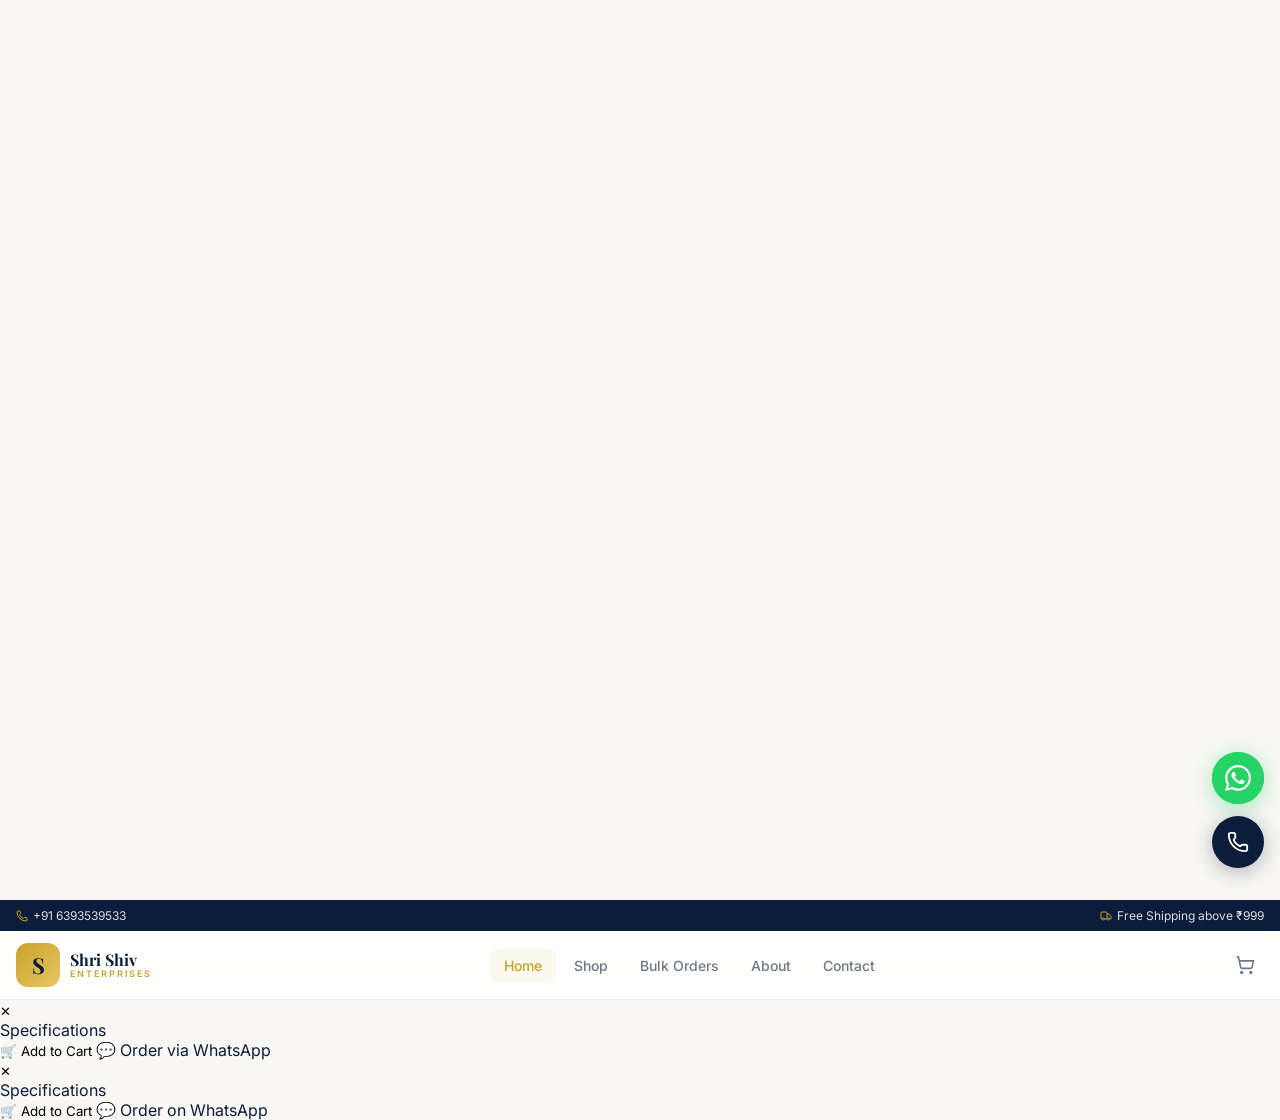
==== commit 4bf4e022: "FINAL FIX: All products + images + modal working, no OTP" ====
--- a/index.html
+++ b/index.html
@@ -59,7 +59,7 @@
 
 /* HERO */
 .hero{background:linear-gradient(135deg,var(--navy2) 0%,var(--navy) 60%,#1a3866 100%);color:white;padding:80px 20px;position:relative;overflow:hidden;min-height:100vh;display:flex;align-items:center}
-.hero::before{content:'';position:absolute;inset:0;background:url('images/notebooks-a4-collection.jpg') center/cover;opacity:.15}
+.hero::before{content:'';position:absolute;inset:0;background:url('images/notebooks-a4-collection.jpg?v=2') center/cover;opacity:.15}
 .hero-glow1{position:absolute;top:-100px;right:-100px;width:500px;height:500px;border-radius:50%;background:radial-gradient(circle,rgba(201,162,39,.2),transparent 70%)}
 .hero-glow2{position:absolute;bottom:-100px;left:-100px;width:400px;height:400px;border-radius:50%;background:radial-gradient(circle,rgba(201,162,39,.1),transparent 70%)}
 .hero-inner{max-width:1200px;margin:0 auto;width:100%;position:relative;z-index:1;display:grid;grid-template-columns:1fr;gap:48px}
@@ -502,27 +502,27 @@
 <script>
 // ===== DATA =====
 const PRODUCTS = [
-  {id:1,name:"Hindi Notebook 144 Pages",cat:"School Notebooks",img:"images/lifestyle-anshika.jpg",price:28,mrp:42,rating:4.8,reviews:312,badge:"Bestseller",type:"bestseller"},
-  {id:15,name:"Hindi Notebook 168 Pages",cat:"School Notebooks",img:"images/lifestyle-anshika.jpg",price:35,mrp:52,rating:4.8,reviews:210,badge:"Bestseller",type:"bestseller"},
-  {id:16,name:"Hindi Notebook 216 Pages",cat:"School Notebooks",img:"images/lifestyle-anshika.jpg",price:42,mrp:65,rating:4.8,reviews:178,badge:"Bestseller",type:"bestseller"},
-  {id:2,name:"English Notebook 144 Pages",cat:"Exercise Books",img:"images/lifestyle-harsh.jpg",price:28,mrp:42,rating:4.7,reviews:540,badge:"Bestseller",type:"bestseller"},
-  {id:17,name:"English Notebook 168 Pages",cat:"Exercise Books",img:"images/lifestyle-harsh.jpg",price:35,mrp:52,rating:4.7,reviews:320,badge:"Bestseller",type:"bestseller"},
-  {id:18,name:"English Notebook 216 Pages",cat:"Exercise Books",img:"images/lifestyle-harsh.jpg",price:42,mrp:65,rating:4.7,reviews:210,badge:"Bestseller",type:"bestseller"},
-  {id:3,name:"School Notebook Bundle (Pack of 12)",cat:"School Notebooks",img:"images/notebooks-a4-collection.jpg",price:599,mrp:960,rating:4.9,reviews:410,badge:"Bestseller",type:"bestseller"},
-  {id:4,name:"A4 Hardbound Notebook 192 Pages",cat:"A4 Notebooks",img:"images/notebook-anshika-horse.jpg",price:145,mrp:220,rating:4.9,reviews:187,badge:"New",type:"new"},
-  {id:5,name:"Drawing Book 40 Pages",cat:"Drawing Books",img:"images/drawing-book-kids.jpg",price:35,mrp:55,rating:4.9,reviews:142,badge:"New",type:"new"},
-  {id:6,name:"Practical Notebook with Margin 200 Pages",cat:"Practical Books",img:"images/lifestyle-harsh.jpg",price:85,mrp:125,rating:4.7,reviews:88,badge:"New",type:"new"},
-  {id:9,name:"Long Book 200 Pages Wide Ruled",cat:"Long Books",img:"images/long-register-lake.png",price:70,mrp:105,rating:4.5,reviews:73,badge:"",type:""},
-  {id:10,name:"One Side Hindi Notebook 144 Pages",cat:"One Side Hindi",img:"images/lifestyle-anshika.jpg",price:28,mrp:42,rating:4.6,reviews:220,badge:"",type:""},
-  {id:19,name:"One Side Hindi Notebook 168 Pages",cat:"One Side Hindi",img:"images/lifestyle-anshika.jpg",price:35,mrp:52,rating:4.6,reviews:145,badge:"",type:""},
-  {id:20,name:"One Side Hindi Notebook 216 Pages",cat:"One Side Hindi",img:"images/lifestyle-anshika.jpg",price:42,mrp:65,rating:4.6,reviews:98,badge:"",type:""},
-  {id:21,name:"One Side English Notebook 144 Pages",cat:"One Side English",img:"images/lifestyle-harsh.jpg",price:28,mrp:42,rating:4.6,reviews:180,badge:"",type:""},
-  {id:22,name:"One Side English Notebook 168 Pages",cat:"One Side English",img:"images/lifestyle-harsh.jpg",price:35,mrp:52,rating:4.6,reviews:120,badge:"",type:""},
-  {id:23,name:"One Side English Notebook 216 Pages",cat:"One Side English",img:"images/lifestyle-harsh.jpg",price:42,mrp:65,rating:4.6,reviews:90,badge:"",type:""},
-  {id:11,name:"A4 Spiral Notebook 200 Pages",cat:"A4 Notebooks",img:"images/spiral-notebook-a4.jpg",price:60,mrp:90,rating:4.7,reviews:115,badge:"",type:""},
-  {id:13,name:"A4 Spiral Notebook 300 Pages",cat:"A4 Notebooks",img:"images/spiral-notebook-a4.jpg",price:90,mrp:130,rating:4.7,reviews:98,badge:"",type:""},
-  {id:14,name:"A4 Spiral Notebook 400 Pages",cat:"A4 Notebooks",img:"images/spiral-notebook-a4.jpg",price:120,mrp:175,rating:4.7,reviews:76,badge:"",type:""},
-  {id:12,name:"Drawing Book 40 Pages A3",cat:"Drawing Books",img:"images/drawing-book-kids.jpg",price:35,mrp:55,rating:4.5,reviews:99,badge:"",type:""},
+  {id:1,name:"Hindi Notebook 144 Pages",cat:"School Notebooks",img:"images/lifestyle-anshika.jpg?v=2",price:28,mrp:42,rating:4.8,reviews:312,badge:"Bestseller",type:"bestseller"},
+  {id:15,name:"Hindi Notebook 168 Pages",cat:"School Notebooks",img:"images/lifestyle-anshika.jpg?v=2",price:35,mrp:52,rating:4.8,reviews:210,badge:"Bestseller",type:"bestseller"},
+  {id:16,name:"Hindi Notebook 216 Pages",cat:"School Notebooks",img:"images/lifestyle-anshika.jpg?v=2",price:42,mrp:65,rating:4.8,reviews:178,badge:"Bestseller",type:"bestseller"},
+  {id:2,name:"English Notebook 144 Pages",cat:"Exercise Books",img:"images/lifestyle-harsh.jpg?v=2",price:28,mrp:42,rating:4.7,reviews:540,badge:"Bestseller",type:"bestseller"},
+  {id:17,name:"English Notebook 168 Pages",cat:"Exercise Books",img:"images/lifestyle-harsh.jpg?v=2",price:35,mrp:52,rating:4.7,reviews:320,badge:"Bestseller",type:"bestseller"},
+  {id:18,name:"English Notebook 216 Pages",cat:"Exercise Books",img:"images/lifestyle-harsh.jpg?v=2",price:42,mrp:65,rating:4.7,reviews:210,badge:"Bestseller",type:"bestseller"},
+  {id:3,name:"School Notebook Bundle (Pack of 12)",cat:"School Notebooks",img:"images/notebooks-a4-collection.jpg?v=2",price:599,mrp:960,rating:4.9,reviews:410,badge:"Bestseller",type:"bestseller"},
+  {id:4,name:"A4 Hardbound Notebook 192 Pages",cat:"A4 Notebooks",img:"images/notebook-anshika-horse.jpg?v=2",price:145,mrp:220,rating:4.9,reviews:187,badge:"New",type:"new"},
+  {id:5,name:"Drawing Book 40 Pages",cat:"Drawing Books",img:"images/drawing-book-kids.jpg?v=2",price:35,mrp:55,rating:4.9,reviews:142,badge:"New",type:"new"},
+  {id:6,name:"Practical Notebook with Margin 200 Pages",cat:"Practical Books",img:"images/lifestyle-harsh.jpg?v=2",price:85,mrp:125,rating:4.7,reviews:88,badge:"New",type:"new"},
+  {id:9,name:"Long Book 200 Pages Wide Ruled",cat:"Long Books",img:"images/long-register-lake.png?v=2",price:70,mrp:105,rating:4.5,reviews:73,badge:"",type:""},
+  {id:10,name:"One Side Hindi Notebook 144 Pages",cat:"One Side Hindi",img:"images/lifestyle-anshika.jpg?v=2",price:28,mrp:42,rating:4.6,reviews:220,badge:"",type:""},
+  {id:19,name:"One Side Hindi Notebook 168 Pages",cat:"One Side Hindi",img:"images/lifestyle-anshika.jpg?v=2",price:35,mrp:52,rating:4.6,reviews:145,badge:"",type:""},
+  {id:20,name:"One Side Hindi Notebook 216 Pages",cat:"One Side Hindi",img:"images/lifestyle-anshika.jpg?v=2",price:42,mrp:65,rating:4.6,reviews:98,badge:"",type:""},
+  {id:21,name:"One Side English Notebook 144 Pages",cat:"One Side English",img:"images/lifestyle-harsh.jpg?v=2",price:28,mrp:42,rating:4.6,reviews:180,badge:"",type:""},
+  {id:22,name:"One Side English Notebook 168 Pages",cat:"One Side English",img:"images/lifestyle-harsh.jpg?v=2",price:35,mrp:52,rating:4.6,reviews:120,badge:"",type:""},
+  {id:23,name:"One Side English Notebook 216 Pages",cat:"One Side English",img:"images/lifestyle-harsh.jpg?v=2",price:42,mrp:65,rating:4.6,reviews:90,badge:"",type:""},
+  {id:11,name:"A4 Spiral Notebook 200 Pages",cat:"A4 Notebooks",img:"images/spiral-notebook-a4.jpg?v=2",price:60,mrp:90,rating:4.7,reviews:115,badge:"",type:""},
+  {id:13,name:"A4 Spiral Notebook 300 Pages",cat:"A4 Notebooks",img:"images/spiral-notebook-a4.jpg?v=2",price:90,mrp:130,rating:4.7,reviews:98,badge:"",type:""},
+  {id:14,name:"A4 Spiral Notebook 400 Pages",cat:"A4 Notebooks",img:"images/spiral-notebook-a4.jpg?v=2",price:120,mrp:175,rating:4.7,reviews:76,badge:"",type:""},
+  {id:12,name:"Drawing Book 40 Pages A3",cat:"Drawing Books",img:"images/drawing-book-kids.jpg?v=2",price:35,mrp:55,rating:4.5,reviews:99,badge:"",type:""},
 ];
   const SPECS = {
     "Hindi Notebook 144 Pages": {spec: "144 Pages | A5 Size | Single Line | 60 GSM Paper", desc: "Premium quality Hindi notebook ideal for school students. Single line ruling with margin. Durable cover, smooth writing experience."},
@@ -550,13 +550,14 @@
 
 
 const CATEGORIES = [
-  {name:"School Notebooks",img:"images/notebook-vaishnavi-skating.jpg",icon:"📚"},
-  {name:"Exercise Books",img:"images/lifestyle-harsh.jpg",icon:"📓"},
-  {name:"A4 Notebooks",img:"images/notebook-anshika-horse.jpg",icon:"📋"},
-  {name:"Practical Books",img:"images/lifestyle-anshika2.jpg",icon:"🔬"},
-  {name:"Drawing Books",img:"images/lifestyle-piyus.jpg",icon:"🎨"},
-  {name:"Registers",img:"images/long-register-flowers.png",icon:"📒"},
-  {name:"Long Books",img:"images/long-register-flowers.png",icon:"📔"},
+  {name:"School Notebooks",img:"images/notebook-vaishnavi-skating.jpg?v=2",icon:"📚"},
+  {name:"Exercise Books",img:"images/lifestyle-harsh.jpg?v=2",icon:"📓"},
+  {name:"A4 Notebooks",img:"images/notebook-anshika-horse.jpg?v=2",icon:"📋"},
+  {name:"Practical Books",img:"images/lifestyle-anshika2.jpg?v=2",icon:"🔬"},
+  {name:"Drawing Books",img:"images/drawing-book-kids.jpg?v=2",icon:"🎨"},
+  {name:"Long Books",img:"images/long-register-lake.png?v=2",icon:"📔"},
+  {name:"One Side Hindi",img:"images/lifestyle-anshika.jpg?v=2",icon:"📝"},
+  {name:"One Side English",img:"images/lifestyle-harsh.jpg?v=2",icon:"📖"},
 ];
 
 // ===== STATE =====
@@ -687,7 +688,7 @@
 function prodCard(p){
   const d=disc(p.price,p.mrp);
   const w=wishlist.includes(p.id);
-  return`<div class="prod-card" onclick="openProdModal(${p.id})" style="cursor:pointer">
+  return`<div class="prod-card" onclick="openPdm(${p.id})" style="cursor:pointer">
     <div class="prod-img">
       <img src="${p.img}" alt="${p.name}" loading="lazy" onerror="this.style.display='none'"/>
       <div class="prod-badges">
@@ -744,7 +745,7 @@
       </div>
       <div class="hero-visual">
         <div class="hero-img-wrap">
-          <img src="images/notebooks-a4-collection.jpg" alt="Premium notebook"/>
+          <img src="images/notebooks-a4-collection.jpg?v=2" alt="Premium notebook"/>
         </div>
         <div class="hero-float hero-float-1">
           <div class="hero-float-icon"><svg width="22" height="22" viewBox="0 0 24 24" fill="none" stroke="var(--navy)" stroke-width="2"><path d="m15.477 12.89 1.515 8.526a.5.5 0 0 1-.81.47l-3.58-2.687a1 1 0 0 0-1.197 0l-3.586 2.686a.5.5 0 0 1-.81-.469l1.514-8.526"/><circle cx="12" cy="8" r="6"/></svg></div>
@@ -811,7 +812,7 @@
   <section class="factory-section" id="aboutSection">
     <div class="factory-grid">
       <div class="factory-img">
-        <img src="images/lifestyle-piyus.jpg" alt="Factory"/>
+        <img src="images/lifestyle-piyus.jpg?v=2" alt="Factory"/>
         <div class="factory-label">
           <div class="fl-tag">OUR FACTORY</div>
           <div class="fl-name">Khadepur, Kanpur</div>
@@ -1385,6 +1386,44 @@
   .prod-modal-name{font-size:17px}
   .prod-modal-price{font-size:24px}
 }
+
+/* ===== PRODUCT DETAIL MODAL ===== */
+.pdm-overlay{position:fixed;inset:0;background:rgba(0,0,0,0.6);z-index:999;display:none;align-items:center;justify-content:center;padding:12px;backdrop-filter:blur(4px)}
+.pdm-overlay.open{display:flex}
+.pdm-box{background:#fff;border-radius:18px;max-width:720px;width:100%;max-height:90vh;overflow-y:auto;position:relative;box-shadow:0 24px 80px rgba(0,0,0,0.25)}
+.pdm-close{position:absolute;top:12px;right:14px;width:34px;height:34px;border-radius:50%;background:#f5f5f5;border:none;font-size:18px;cursor:pointer;display:flex;align-items:center;justify-content:center;z-index:10;color:#333;font-weight:700}
+.pdm-close:hover{background:#e0e0e0}
+.pdm-inner{display:grid;grid-template-columns:1fr 1fr;min-height:360px}
+.pdm-img-side{border-radius:18px 0 0 18px;overflow:hidden;background:#f8f7f3;display:flex;align-items:center;justify-content:center}
+.pdm-img-side img{width:100%;height:100%;object-fit:cover;min-height:320px}
+.pdm-info-side{padding:28px 22px 22px;display:flex;flex-direction:column}
+.pdm-cat{font-size:10px;font-weight:700;letter-spacing:.15em;text-transform:uppercase;color:var(--gold);margin-bottom:6px}
+.pdm-name{font-size:19px;font-weight:800;color:var(--navy);line-height:1.3;margin-bottom:10px}
+.pdm-rating-row{display:flex;align-items:center;gap:6px;margin-bottom:12px}
+.pdm-stars{color:var(--gold);font-size:13px}
+.pdm-rv{font-size:12px;color:var(--muted)}
+.pdm-price-row{display:flex;align-items:baseline;gap:8px;margin-bottom:14px}
+.pdm-price{font-size:26px;font-weight:800;color:var(--navy)}
+.pdm-mrp{font-size:14px;color:var(--muted);text-decoration:line-through}
+.pdm-off{background:linear-gradient(135deg,var(--gold),var(--gold2));color:var(--navy);font-size:10px;font-weight:800;padding:3px 7px;border-radius:5px}
+.pdm-spec-lbl{font-size:10px;font-weight:700;letter-spacing:.1em;text-transform:uppercase;color:var(--muted);margin-bottom:6px}
+.pdm-tags{display:flex;flex-wrap:wrap;gap:5px;margin-bottom:12px}
+.pdm-tag{background:#f8f7f3;border:1px solid rgba(11,29,58,0.1);border-radius:7px;padding:4px 9px;font-size:11px;font-weight:500;color:var(--navy)}
+.pdm-desc{font-size:13px;color:var(--muted);line-height:1.7;margin-bottom:16px;border-top:1px solid rgba(11,29,58,0.08);padding-top:12px;flex:1}
+.pdm-btns{display:flex;flex-direction:column;gap:8px}
+.pdm-add-btn{background:linear-gradient(135deg,var(--navy),var(--navy2));color:#fff;border:none;border-radius:10px;padding:12px;font-size:14px;font-weight:700;cursor:pointer;transition:opacity .2s}
+.pdm-add-btn:hover{opacity:.88}
+.pdm-wa-btn{background:linear-gradient(135deg,#25d366,#128c7e);color:#fff;border:none;border-radius:10px;padding:10px;font-size:13px;font-weight:600;cursor:pointer;text-decoration:none;display:block;text-align:center}
+.prod-card{cursor:pointer;transition:transform .18s,box-shadow .18s}
+.prod-card:hover{transform:translateY(-3px);box-shadow:0 8px 24px rgba(11,29,58,0.13)}
+@media(max-width:580px){
+  .pdm-inner{grid-template-columns:1fr}
+  .pdm-img-side{border-radius:18px 18px 0 0;min-height:200px}
+  .pdm-img-side img{min-height:200px}
+  .pdm-info-side{padding:18px 16px}
+  .pdm-name{font-size:16px}
+  .pdm-price{font-size:22px}
+}
 </style></head><body>'
 
   // Header
@@ -1398,7 +1437,7 @@
   +'<span class="co-gstin">GSTIN : 09BYUPP5969E2ZF</span><br>'
   +'State: 09-Uttar Pradesh'
   +'</div></div>'
-  +'<img src="https://shrishivnterprises.github.io/shrishiventerprises-website/images/logo.jpg" style="width:90px;height:90px;object-fit:contain;border-radius:8px" alt="Shri Shiv Enterprises"/>'
+  +'<img src="https://shrishivnterprises.github.io/shrishiventerprises-website/images/logo.jpg?v=2" style="width:90px;height:90px;object-fit:contain;border-radius:8px" alt="Shri Shiv Enterprises"/>'
   +'</div>'
 
   +'<div class="divider"></div>'
@@ -1503,7 +1542,7 @@
 updateStickyBar();
 buildHome();
 
-// ===== PRODUCT DETAIL MODAL =====
+
 function openProdModal(id){
   const p = PRODUCTS.find(x=>x.id===id);
   if(!p) return;
@@ -1533,6 +1572,38 @@
   document.body.style.overflow = '';
 }
 document.addEventListener('keydown', function(e){ if(e.key==='Escape') closeProdModal(); });
+
+// ===== PRODUCT DETAIL MODAL =====
+function openPdm(id){
+  var p = PRODUCTS.find(function(x){return x.id===id;});
+  if(!p) return;
+  var s = (typeof SPECS !== 'undefined' && SPECS[p.name]) ? SPECS[p.name] : {spec:'',desc:''};
+  var discPct = Math.round((1 - p.price/p.mrp)*100);
+  document.getElementById('pdmImg').src = p.img;
+  document.getElementById('pdmImg').alt = p.name;
+  document.getElementById('pdmCat').textContent = p.cat;
+  document.getElementById('pdmName').textContent = p.name;
+  var stars = Math.round(p.rating);
+  document.getElementById('pdmStars').textContent = '★'.repeat(stars) + '☆'.repeat(5-stars);
+  document.getElementById('pdmRv').textContent = p.rating + ' (' + p.reviews + ' reviews)';
+  document.getElementById('pdmPrice').textContent = '₹' + p.price;
+  document.getElementById('pdmMrp').textContent = '₹' + p.mrp;
+  document.getElementById('pdmOff').textContent = discPct + '% OFF';
+  document.getElementById('pdmTags').innerHTML = s.spec
+    ? s.spec.split('|').map(function(t){return '<span class="pdm-tag">'+t.trim()+'</span>';}).join('')
+    : '<span class="pdm-tag">Premium Quality</span>';
+  document.getElementById('pdmDesc').textContent = s.desc || 'Premium quality notebook by Shri Shiv Enterprises, Kanpur.';
+  document.getElementById('pdmAddBtn').onclick = function(){ addToCart(id); closePdm(); };
+  var waMsg = encodeURIComponent('Hello! I want to order: ' + p.name + ' (Rs.' + p.price + '). Please confirm.');
+  document.getElementById('pdmWaBtn').href = 'https://wa.me/916393539533?text=' + waMsg;
+  document.getElementById('pdmOverlay').classList.add('open');
+  document.body.style.overflow = 'hidden';
+}
+function closePdm(){
+  document.getElementById('pdmOverlay').classList.remove('open');
+  document.body.style.overflow = '';
+}
+document.addEventListener('keydown', function(e){ if(e.key==='Escape') closePdm(); });
 </script>
 
 <!-- PRODUCT DETAIL MODAL -->
@@ -1564,5 +1635,35 @@
     </div>
   </div>
 </div>
+
+<!-- PRODUCT DETAIL MODAL -->
+<div class="pdm-overlay" id="pdmOverlay" onclick="if(event.target===this)closePdm()">
+  <div class="pdm-box">
+    <button class="pdm-close" onclick="closePdm()">✕</button>
+    <div class="pdm-inner">
+      <div class="pdm-img-side"><img id="pdmImg" src="" alt=""/></div>
+      <div class="pdm-info-side">
+        <div class="pdm-cat" id="pdmCat"></div>
+        <div class="pdm-name" id="pdmName"></div>
+        <div class="pdm-rating-row">
+          <span class="pdm-stars" id="pdmStars"></span>
+          <span class="pdm-rv" id="pdmRv"></span>
+        </div>
+        <div class="pdm-price-row">
+          <span class="pdm-price" id="pdmPrice"></span>
+          <span class="pdm-mrp" id="pdmMrp"></span>
+          <span class="pdm-off" id="pdmOff"></span>
+        </div>
+        <div class="pdm-spec-lbl">Specifications</div>
+        <div class="pdm-tags" id="pdmTags"></div>
+        <div class="pdm-desc" id="pdmDesc"></div>
+        <div class="pdm-btns">
+          <button class="pdm-add-btn" id="pdmAddBtn">🛒 Add to Cart</button>
+          <a class="pdm-wa-btn" id="pdmWaBtn" href="#" target="_blank">💬 Order on WhatsApp</a>
+        </div>
+      </div>
+    </div>
+  </div>
+</div>
 </body>
 </html>
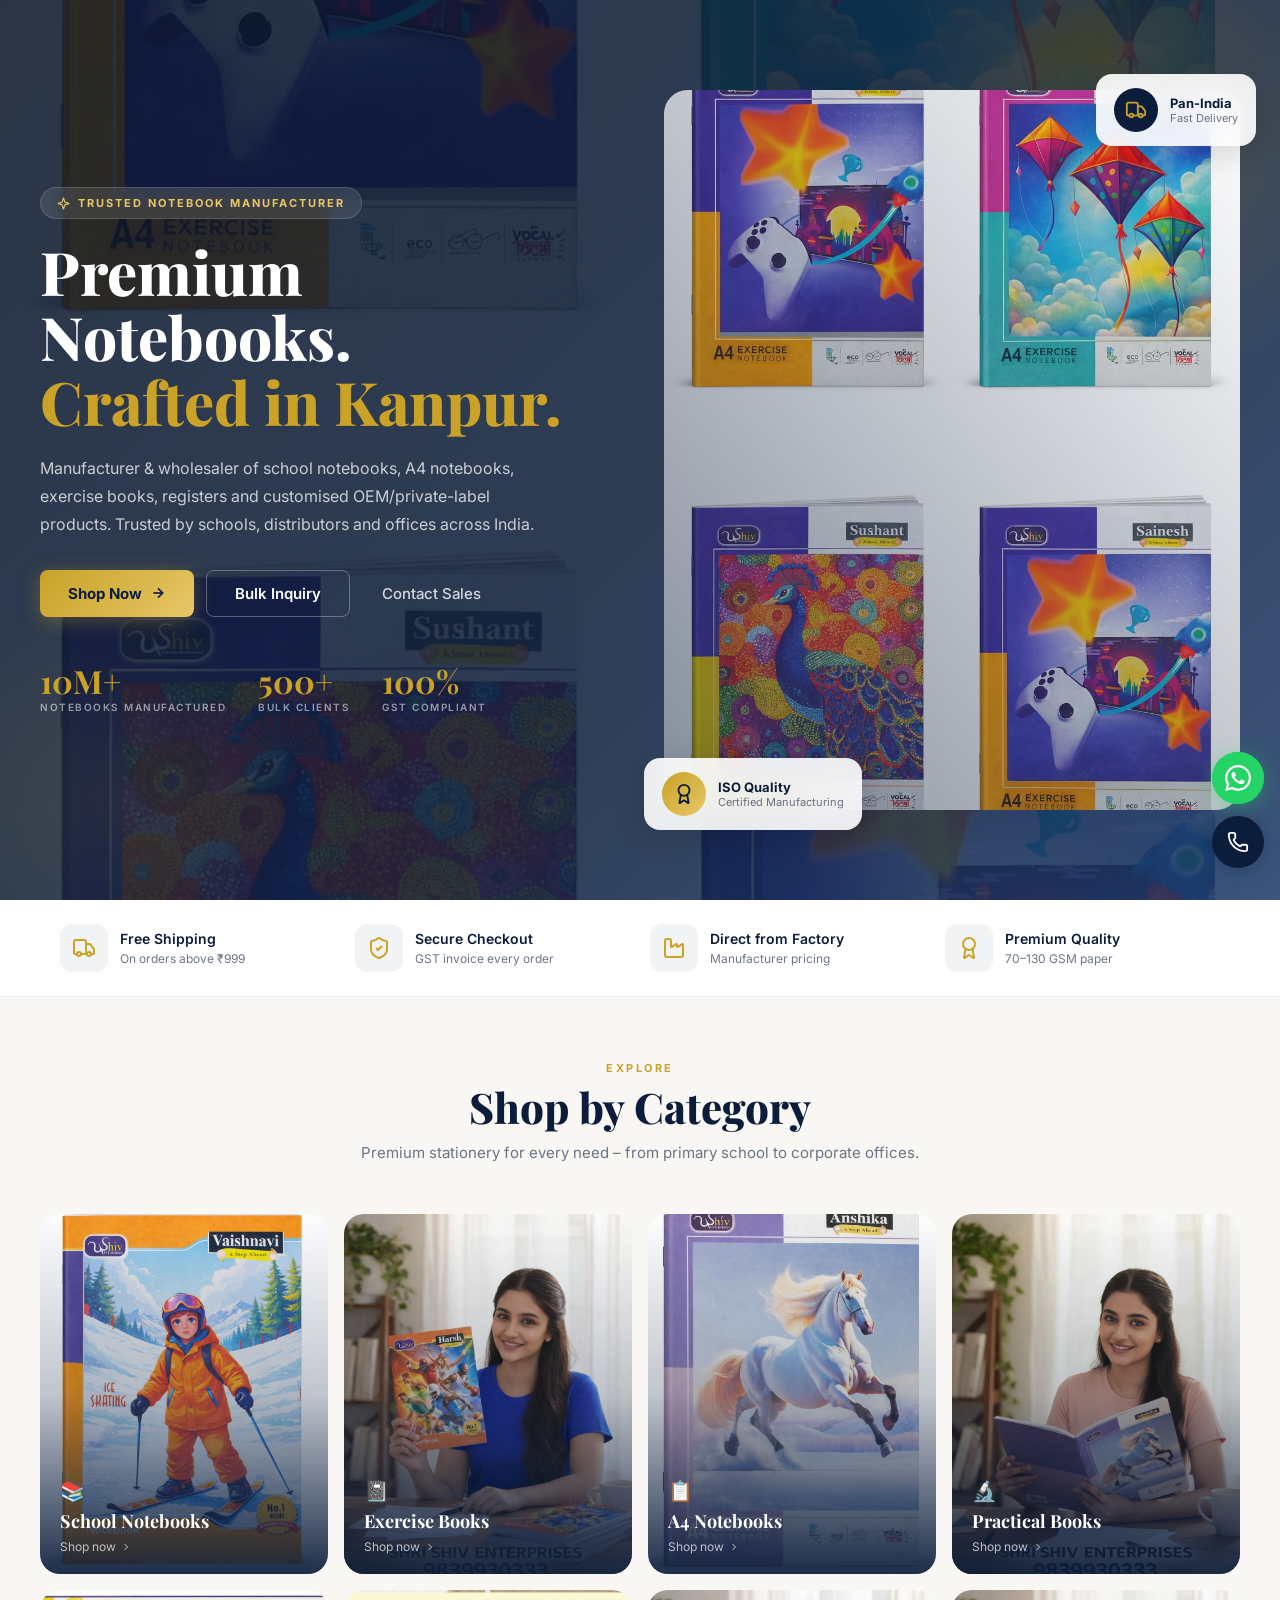
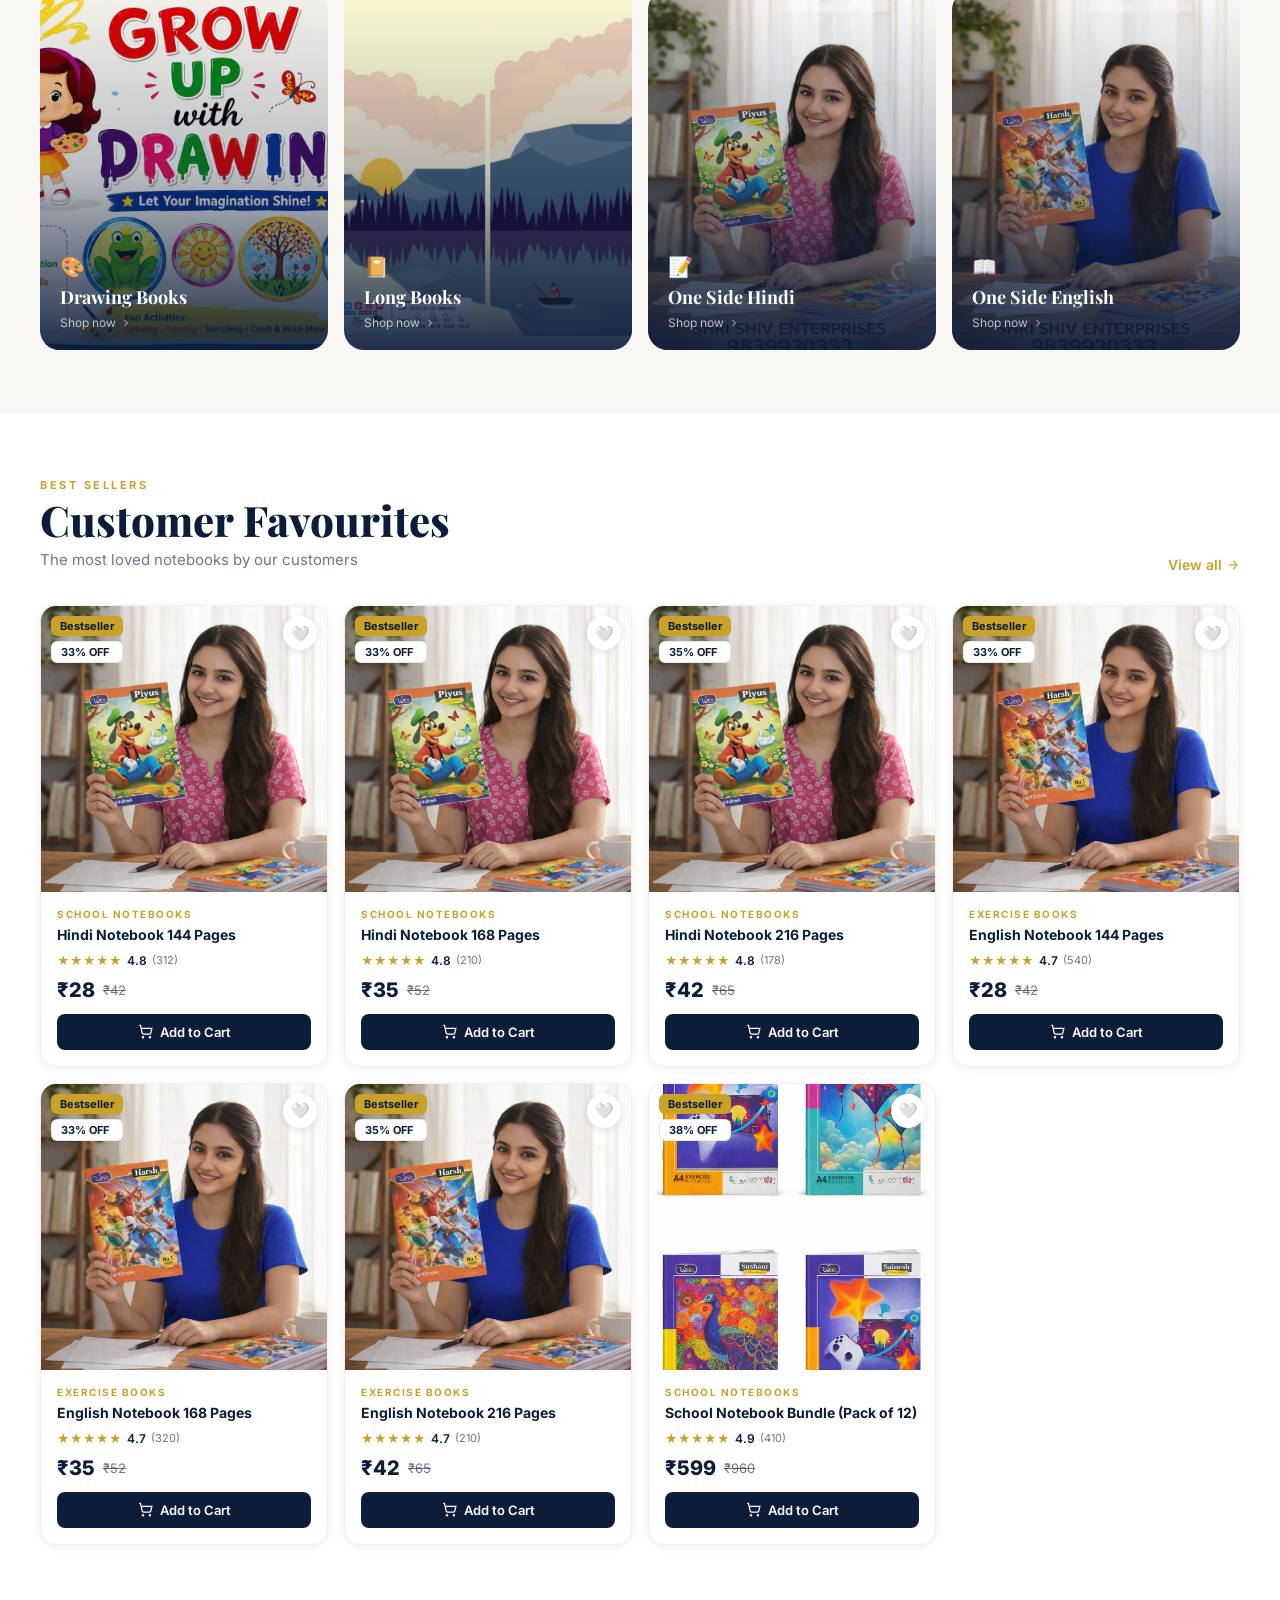
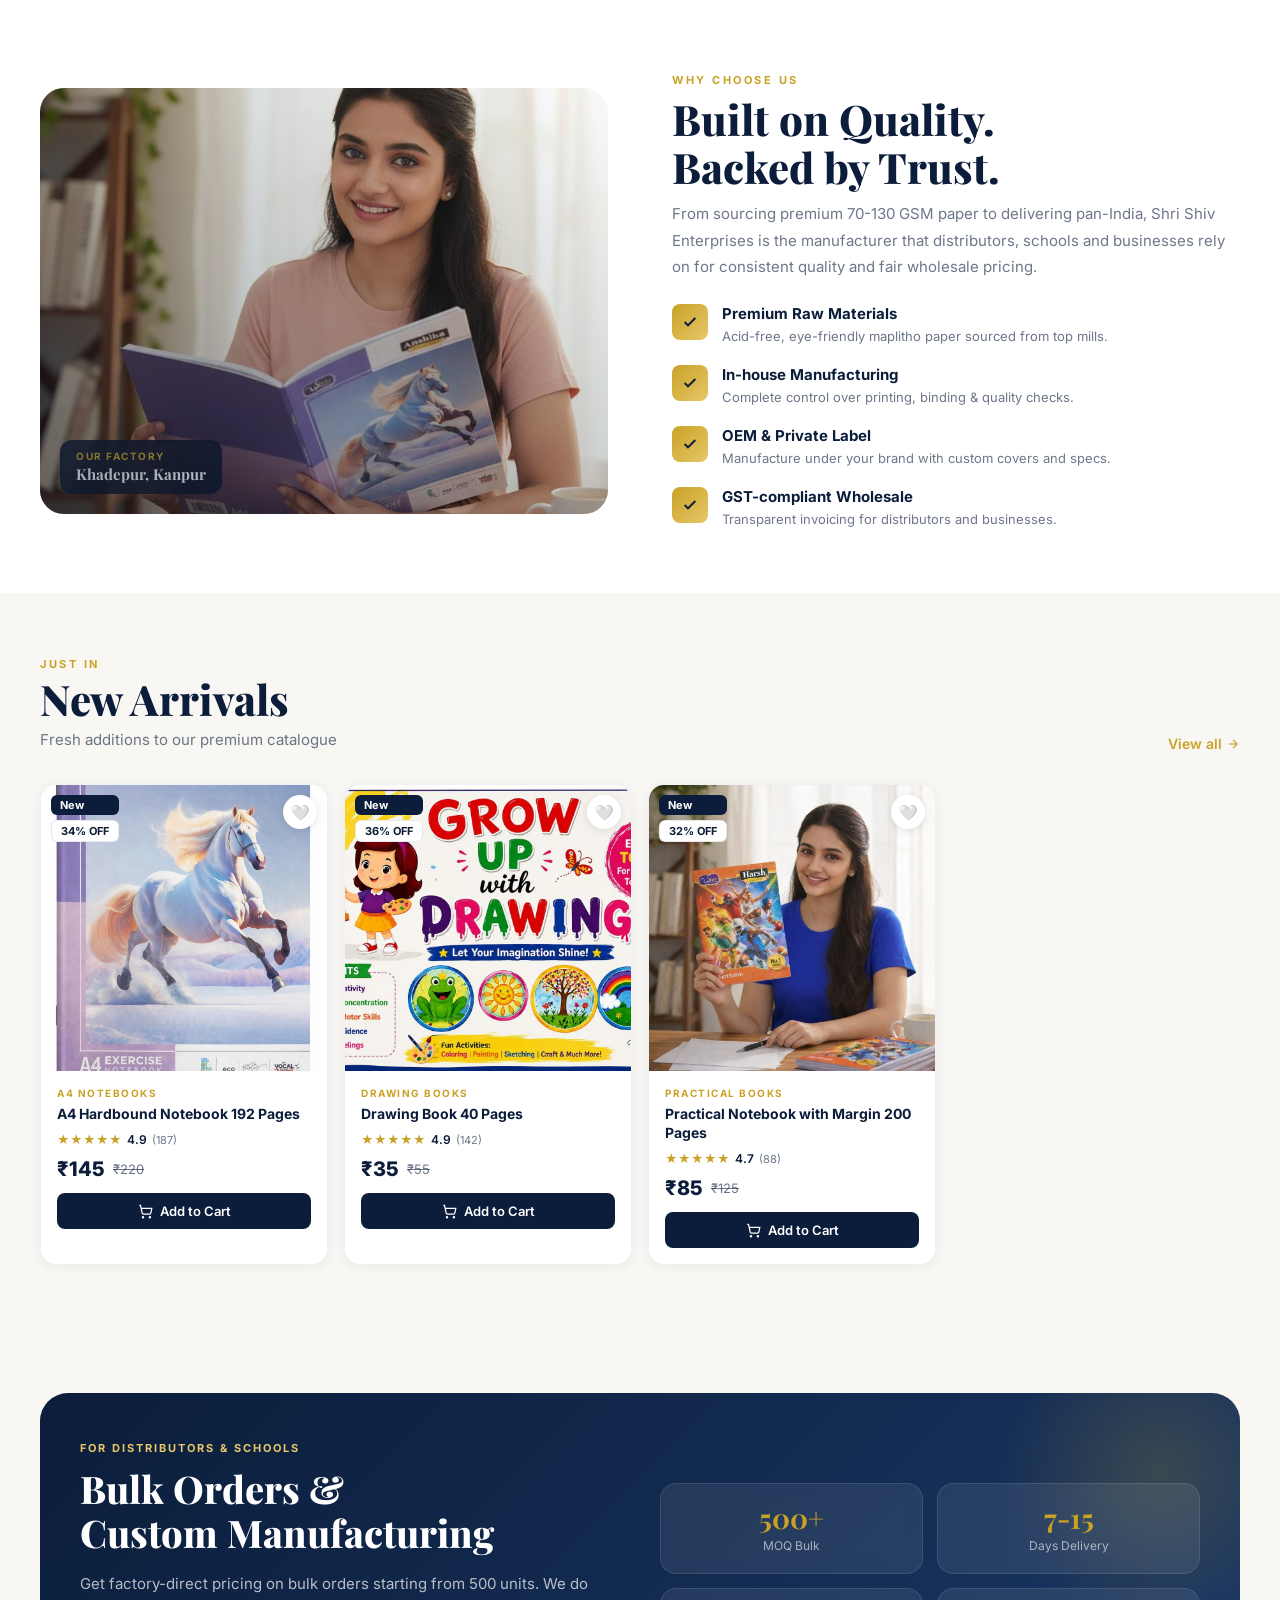
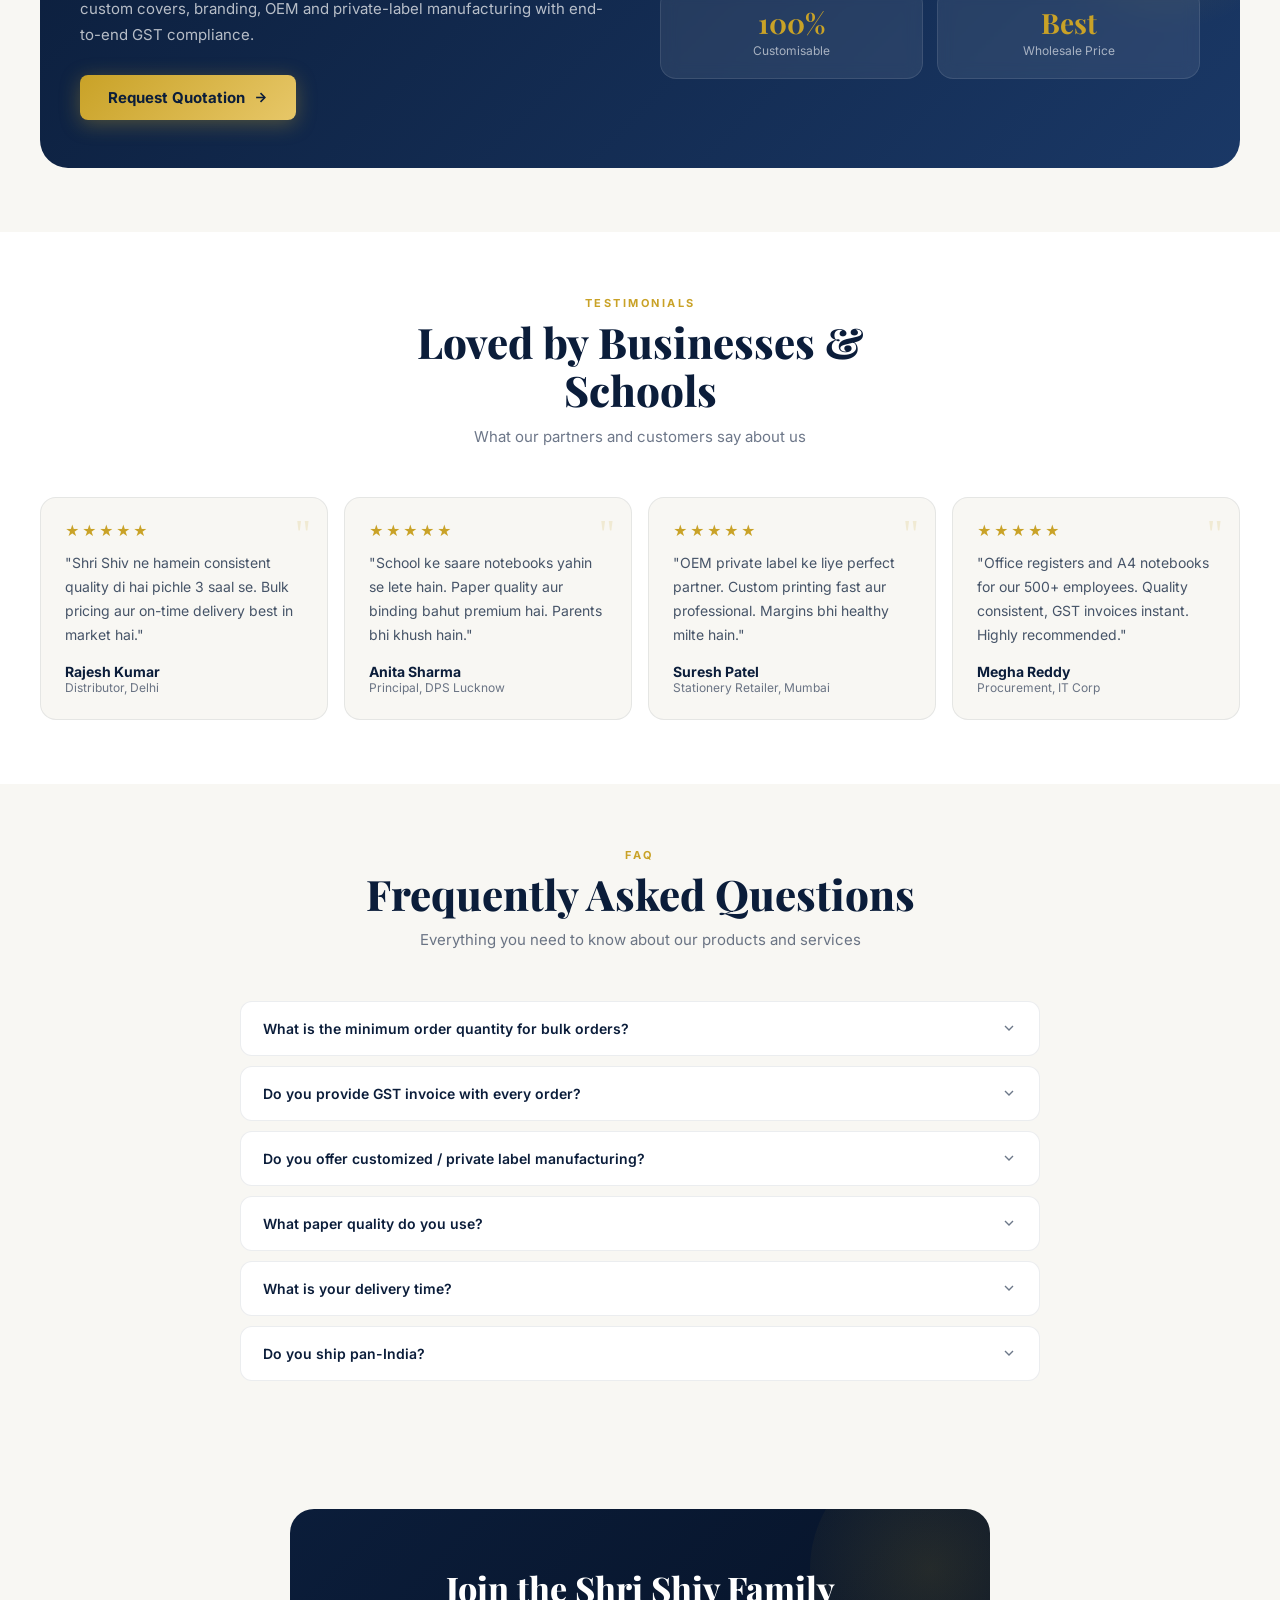
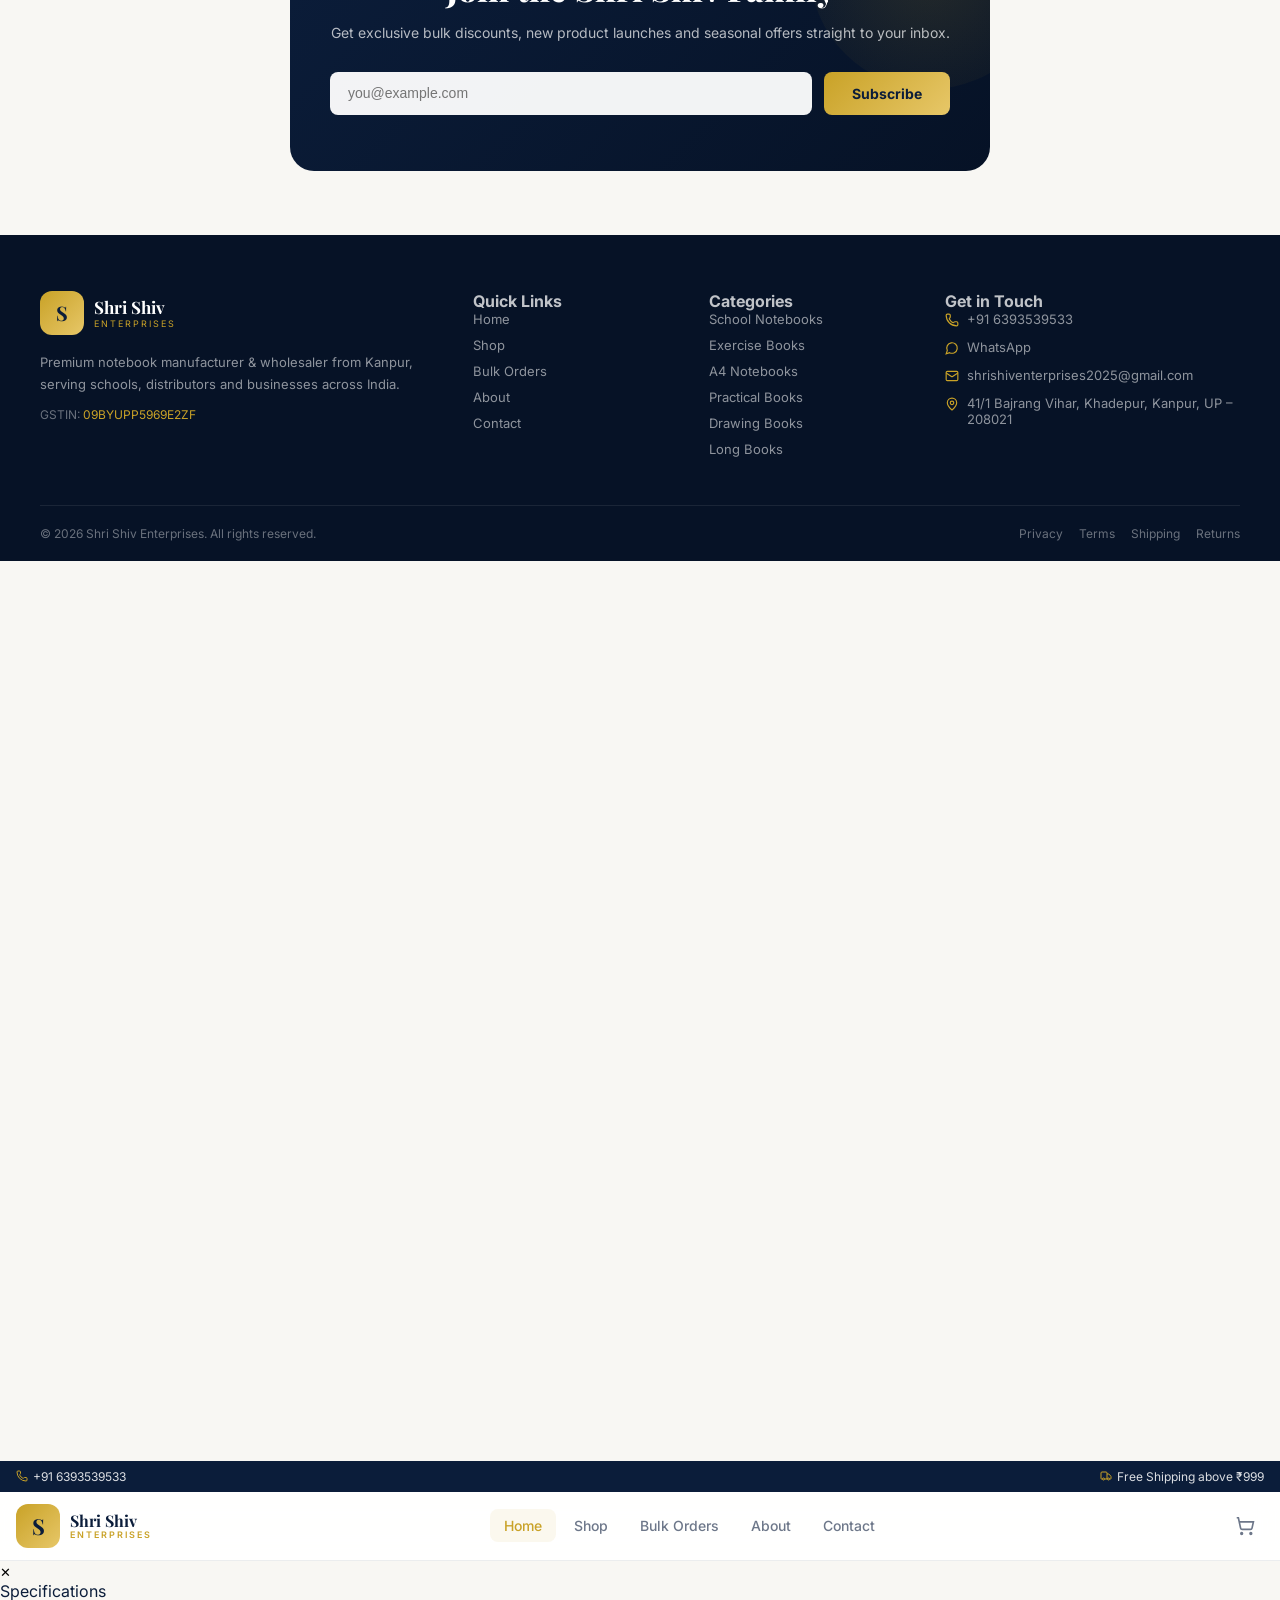
==== commit ee7f959c: "FINAL: Real images + all products + modal + no OTP" ====
--- a/index.html
+++ b/index.html
@@ -59,7 +59,7 @@
 
 /* HERO */
 .hero{background:linear-gradient(135deg,var(--navy2) 0%,var(--navy) 60%,#1a3866 100%);color:white;padding:80px 20px;position:relative;overflow:hidden;min-height:100vh;display:flex;align-items:center}
-.hero::before{content:'';position:absolute;inset:0;background:url('images/notebooks-a4-collection.jpg?v=2') center/cover;opacity:.15}
+.hero::before{content:'';position:absolute;inset:0;background:url('images/notebooks-a4-collection.jpg') center/cover;opacity:.15}
 .hero-glow1{position:absolute;top:-100px;right:-100px;width:500px;height:500px;border-radius:50%;background:radial-gradient(circle,rgba(201,162,39,.2),transparent 70%)}
 .hero-glow2{position:absolute;bottom:-100px;left:-100px;width:400px;height:400px;border-radius:50%;background:radial-gradient(circle,rgba(201,162,39,.1),transparent 70%)}
 .hero-inner{max-width:1200px;margin:0 auto;width:100%;position:relative;z-index:1;display:grid;grid-template-columns:1fr;gap:48px}
@@ -471,7 +471,7 @@
   </div>
   <div class="cart-foot" id="cartFoot" style="display:none">
     <div class="cart-subtotal"><span>Subtotal</span><span id="cSub">₹0</span></div>
-    <div class="cart-gst"><span>GST (0%)</span><span id="cGst">₹0</span></div>
+    <div class="cart-gst"><span>GST (12%)</span><span id="cGst">₹0</span></div>
     <div class="cart-ship"><span>Shipping</span><span id="cShip">₹60</span></div>
     <div class="cart-total"><span>Total</span><span id="cTotal">₹0</span></div>
     <button class="cart-checkout-btn" onclick="goCheckout()">Proceed to Checkout</button>
@@ -502,62 +502,62 @@
 <script>
 // ===== DATA =====
 const PRODUCTS = [
-  {id:1,name:"Hindi Notebook 144 Pages",cat:"School Notebooks",img:"images/lifestyle-anshika.jpg?v=2",price:28,mrp:42,rating:4.8,reviews:312,badge:"Bestseller",type:"bestseller"},
-  {id:15,name:"Hindi Notebook 168 Pages",cat:"School Notebooks",img:"images/lifestyle-anshika.jpg?v=2",price:35,mrp:52,rating:4.8,reviews:210,badge:"Bestseller",type:"bestseller"},
-  {id:16,name:"Hindi Notebook 216 Pages",cat:"School Notebooks",img:"images/lifestyle-anshika.jpg?v=2",price:42,mrp:65,rating:4.8,reviews:178,badge:"Bestseller",type:"bestseller"},
-  {id:2,name:"English Notebook 144 Pages",cat:"Exercise Books",img:"images/lifestyle-harsh.jpg?v=2",price:28,mrp:42,rating:4.7,reviews:540,badge:"Bestseller",type:"bestseller"},
-  {id:17,name:"English Notebook 168 Pages",cat:"Exercise Books",img:"images/lifestyle-harsh.jpg?v=2",price:35,mrp:52,rating:4.7,reviews:320,badge:"Bestseller",type:"bestseller"},
-  {id:18,name:"English Notebook 216 Pages",cat:"Exercise Books",img:"images/lifestyle-harsh.jpg?v=2",price:42,mrp:65,rating:4.7,reviews:210,badge:"Bestseller",type:"bestseller"},
-  {id:3,name:"School Notebook Bundle (Pack of 12)",cat:"School Notebooks",img:"images/notebooks-a4-collection.jpg?v=2",price:599,mrp:960,rating:4.9,reviews:410,badge:"Bestseller",type:"bestseller"},
-  {id:4,name:"A4 Hardbound Notebook 192 Pages",cat:"A4 Notebooks",img:"images/notebook-anshika-horse.jpg?v=2",price:145,mrp:220,rating:4.9,reviews:187,badge:"New",type:"new"},
-  {id:5,name:"Drawing Book 40 Pages",cat:"Drawing Books",img:"images/drawing-book-kids.jpg?v=2",price:35,mrp:55,rating:4.9,reviews:142,badge:"New",type:"new"},
-  {id:6,name:"Practical Notebook with Margin 200 Pages",cat:"Practical Books",img:"images/lifestyle-harsh.jpg?v=2",price:85,mrp:125,rating:4.7,reviews:88,badge:"New",type:"new"},
-  {id:9,name:"Long Book 200 Pages Wide Ruled",cat:"Long Books",img:"images/long-register-lake.png?v=2",price:70,mrp:105,rating:4.5,reviews:73,badge:"",type:""},
-  {id:10,name:"One Side Hindi Notebook 144 Pages",cat:"One Side Hindi",img:"images/lifestyle-anshika.jpg?v=2",price:28,mrp:42,rating:4.6,reviews:220,badge:"",type:""},
-  {id:19,name:"One Side Hindi Notebook 168 Pages",cat:"One Side Hindi",img:"images/lifestyle-anshika.jpg?v=2",price:35,mrp:52,rating:4.6,reviews:145,badge:"",type:""},
-  {id:20,name:"One Side Hindi Notebook 216 Pages",cat:"One Side Hindi",img:"images/lifestyle-anshika.jpg?v=2",price:42,mrp:65,rating:4.6,reviews:98,badge:"",type:""},
-  {id:21,name:"One Side English Notebook 144 Pages",cat:"One Side English",img:"images/lifestyle-harsh.jpg?v=2",price:28,mrp:42,rating:4.6,reviews:180,badge:"",type:""},
-  {id:22,name:"One Side English Notebook 168 Pages",cat:"One Side English",img:"images/lifestyle-harsh.jpg?v=2",price:35,mrp:52,rating:4.6,reviews:120,badge:"",type:""},
-  {id:23,name:"One Side English Notebook 216 Pages",cat:"One Side English",img:"images/lifestyle-harsh.jpg?v=2",price:42,mrp:65,rating:4.6,reviews:90,badge:"",type:""},
-  {id:11,name:"A4 Spiral Notebook 200 Pages",cat:"A4 Notebooks",img:"images/spiral-notebook-a4.jpg?v=2",price:60,mrp:90,rating:4.7,reviews:115,badge:"",type:""},
-  {id:13,name:"A4 Spiral Notebook 300 Pages",cat:"A4 Notebooks",img:"images/spiral-notebook-a4.jpg?v=2",price:90,mrp:130,rating:4.7,reviews:98,badge:"",type:""},
-  {id:14,name:"A4 Spiral Notebook 400 Pages",cat:"A4 Notebooks",img:"images/spiral-notebook-a4.jpg?v=2",price:120,mrp:175,rating:4.7,reviews:76,badge:"",type:""},
-  {id:12,name:"Drawing Book 40 Pages A3",cat:"Drawing Books",img:"images/drawing-book-kids.jpg?v=2",price:35,mrp:55,rating:4.5,reviews:99,badge:"",type:""},
+  {id:1,name:"Hindi Notebook 144 Pages",cat:"School Notebooks",img:"images/lifestyle-anshika.jpg",price:28,mrp:42,rating:4.8,reviews:312,badge:"Bestseller",type:"bestseller"},
+  {id:15,name:"Hindi Notebook 168 Pages",cat:"School Notebooks",img:"images/lifestyle-anshika.jpg",price:35,mrp:52,rating:4.8,reviews:210,badge:"Bestseller",type:"bestseller"},
+  {id:16,name:"Hindi Notebook 216 Pages",cat:"School Notebooks",img:"images/lifestyle-anshika.jpg",price:42,mrp:65,rating:4.8,reviews:178,badge:"Bestseller",type:"bestseller"},
+  {id:2,name:"English Notebook 144 Pages",cat:"Exercise Books",img:"images/lifestyle-harsh.jpg",price:28,mrp:42,rating:4.7,reviews:540,badge:"Bestseller",type:"bestseller"},
+  {id:17,name:"English Notebook 168 Pages",cat:"Exercise Books",img:"images/lifestyle-harsh.jpg",price:35,mrp:52,rating:4.7,reviews:320,badge:"Bestseller",type:"bestseller"},
+  {id:18,name:"English Notebook 216 Pages",cat:"Exercise Books",img:"images/lifestyle-harsh.jpg",price:42,mrp:65,rating:4.7,reviews:210,badge:"Bestseller",type:"bestseller"},
+  {id:3,name:"School Notebook Bundle (Pack of 12)",cat:"School Notebooks",img:"images/notebooks-a4-collection.jpg",price:599,mrp:960,rating:4.9,reviews:410,badge:"Bestseller",type:"bestseller"},
+  {id:4,name:"A4 Hardbound Notebook 192 Pages",cat:"A4 Notebooks",img:"images/notebook-anshika-horse.jpg",price:145,mrp:220,rating:4.9,reviews:187,badge:"New",type:"new"},
+  {id:5,name:"Drawing Book 40 Pages",cat:"Drawing Books",img:"images/drawing-book-kids.jpg",price:35,mrp:55,rating:4.9,reviews:142,badge:"New",type:"new"},
+  {id:6,name:"Practical Notebook with Margin 200 Pages",cat:"Practical Books",img:"images/lifestyle-harsh.jpg",price:85,mrp:125,rating:4.7,reviews:88,badge:"New",type:"new"},
+  {id:9,name:"Long Book 200 Pages Wide Ruled",cat:"Long Books",img:"images/long-register-lake.png",price:70,mrp:105,rating:4.5,reviews:73,badge:"",type:""},
+  {id:10,name:"One Side Hindi Notebook 144 Pages",cat:"One Side Hindi",img:"images/lifestyle-anshika.jpg",price:28,mrp:42,rating:4.6,reviews:220,badge:"",type:""},
+  {id:19,name:"One Side Hindi Notebook 168 Pages",cat:"One Side Hindi",img:"images/lifestyle-anshika.jpg",price:35,mrp:52,rating:4.6,reviews:145,badge:"",type:""},
+  {id:20,name:"One Side Hindi Notebook 216 Pages",cat:"One Side Hindi",img:"images/lifestyle-anshika.jpg",price:42,mrp:65,rating:4.6,reviews:98,badge:"",type:""},
+  {id:21,name:"One Side English Notebook 144 Pages",cat:"One Side English",img:"images/lifestyle-harsh.jpg",price:28,mrp:42,rating:4.6,reviews:180,badge:"",type:""},
+  {id:22,name:"One Side English Notebook 168 Pages",cat:"One Side English",img:"images/lifestyle-harsh.jpg",price:35,mrp:52,rating:4.6,reviews:120,badge:"",type:""},
+  {id:23,name:"One Side English Notebook 216 Pages",cat:"One Side English",img:"images/lifestyle-harsh.jpg",price:42,mrp:65,rating:4.6,reviews:90,badge:"",type:""},
+  {id:11,name:"A4 Spiral Notebook 200 Pages",cat:"A4 Notebooks",img:"images/spiral-notebook-a4.jpg",price:60,mrp:90,rating:4.7,reviews:115,badge:"",type:""},
+  {id:13,name:"A4 Spiral Notebook 300 Pages",cat:"A4 Notebooks",img:"images/spiral-notebook-a4.jpg",price:90,mrp:130,rating:4.7,reviews:98,badge:"",type:""},
+  {id:14,name:"A4 Spiral Notebook 400 Pages",cat:"A4 Notebooks",img:"images/spiral-notebook-a4.jpg",price:120,mrp:175,rating:4.7,reviews:76,badge:"",type:""},
+  {id:12,name:"Drawing Book 40 Pages A3",cat:"Drawing Books",img:"images/drawing-book-kids.jpg",price:35,mrp:55,rating:4.5,reviews:99,badge:"",type:""},
 ];
   const SPECS = {
-    "Hindi Notebook 144 Pages": {spec: "144 Pages | A5 Size | Single Line | 60 GSM Paper", desc: "Premium quality Hindi notebook ideal for school students. Single line ruling with margin. Durable cover, smooth writing experience."},
-    "Hindi Notebook 168 Pages": {spec: "168 Pages | A5 Size | Single Line | 60 GSM Paper", desc: "Premium quality Hindi notebook for school & coaching. Single line ruling with margin. Thick pages, long-lasting binding."},
-    "Hindi Notebook 216 Pages": {spec: "216 Pages | A5 Size | Single Line | 60 GSM Paper", desc: "Extra pages Hindi notebook — perfect for full-year school use. Single line ruling, sturdy cover, smooth 60 GSM paper."},
-    "English Notebook 144 Pages": {spec: "144 Pages | A5 Size | Four Line | 60 GSM Paper", desc: "English four-line notebook for primary & middle school students. Perfect ruling for neat handwriting practice."},
-    "English Notebook 168 Pages": {spec: "168 Pages | A5 Size | Four Line | 60 GSM Paper", desc: "English four-line notebook with extra pages. Ideal for school homework and practice. Smooth paper, quality binding."},
-    "English Notebook 216 Pages": {spec: "216 Pages | A5 Size | Four Line | 60 GSM Paper", desc: "Full-year English notebook with 216 pages. Four-line ruling, 60 GSM smooth paper, durable binding."},
-    "School Notebook Bundle (Pack of 12)": {spec: "12 Notebooks | A5 Size | Assorted Ruling | 60 GSM", desc: "Value pack of 12 premium school notebooks. Mix of Hindi, English and single-line. Best for full academic year."},
-    "A4 Hardbound Notebook 192 Pages": {spec: "192 Pages | A4 Size | Single Line | 70 GSM | Hardbound", desc: "Professional hardbound A4 notebook. Thick 70 GSM paper, premium cover. Ideal for students and professionals."},
-    "Drawing Book 40 Pages": {spec: "40 Pages | A4 Size | Blank Pages | 90 GSM", desc: "Kids drawing book with thick 90 GSM blank pages. Perfect for sketching, coloring and painting. Vibrant cover designs."},
-    "Drawing Book 40 Pages A3": {spec: "40 Pages | A3 Size | Blank Pages | 90 GSM", desc: "Large A3 size drawing book with 40 thick blank pages. Ideal for art projects, school drawings and creative work."},
-    "Practical Notebook with Margin 200 Pages": {spec: "200 Pages | A4 Size | Ruled with Margin | 65 GSM", desc: "Science/practical notebook with ruled pages and wide margin. Ideal for school lab records and practical files."},
-    "Long Book 200 Pages Wide Ruled": {spec: "200 Pages | Long Size | Wide Ruled | 60 GSM", desc: "Long-size wide-ruled book. Popular for accounting, records and general use. Sturdy cover, smooth pages."},
-    "One Side Hindi Notebook 144 Pages": {spec: "144 Pages | A5 Size | One Side Hindi + One Side Blank | 60 GSM", desc: "Unique notebook with one side Hindi-ruled and one side blank for drawing/notes. Perfect for creative students."},
-    "One Side Hindi Notebook 168 Pages": {spec: "168 Pages | A5 Size | One Side Hindi + One Side Blank | 60 GSM", desc: "Extra-page notebook combining Hindi lines with blank pages. Great value for school students."},
-    "One Side Hindi Notebook 216 Pages": {spec: "216 Pages | A5 Size | One Side Hindi + One Side Blank | 60 GSM", desc: "Full-year one side Hindi notebook with 216 pages. Ideal for schools requiring dual-format writing."},
-    "One Side English Notebook 144 Pages": {spec: "144 Pages | A5 Size | One Side English + One Side Blank | 60 GSM", desc: "Notebook with one side English four-line and one side blank. Ideal for creative writing and drawing."},
-    "One Side English Notebook 168 Pages": {spec: "168 Pages | A5 Size | One Side English + One Side Blank | 60 GSM", desc: "Extra-page one-side English notebook. Combines four-line ruling with blank pages for versatile use."},
-    "One Side English Notebook 216 Pages": {spec: "216 Pages | A5 Size | One Side English + One Side Blank | 60 GSM", desc: "Full-year one side English notebook. Best for students who need both lined and blank space."},
-    "A4 Spiral Notebook 200 Pages": {spec: "200 Pages | A4 Size | Single Line | 70 GSM | Spiral Bound", desc: "Premium A4 spiral notebook with vibrant cover designs. Lies flat when open. Great for college & office use."},
-    "A4 Spiral Notebook 300 Pages": {spec: "300 Pages | A4 Size | Single Line | 70 GSM | Spiral Bound", desc: "Extra pages A4 spiral notebook. Durable metal spiral, smooth 70 GSM pages. Perfect for long projects."},
-    "A4 Spiral Notebook 400 Pages": {spec: "400 Pages | A4 Size | Single Line | 70 GSM | Spiral Bound", desc: "Thick 400-page A4 spiral notebook — best for full semester or annual use. Premium binding, vibrant covers."},
+    "Hindi Notebook 144 Pages":{spec:"144 Pages|A5 Size|Hindi Single Line|60 GSM|Durable Binding",desc:"Premium Hindi notebook for school students. Single line ruling with margin. Smooth 60 GSM paper, strong binding."},
+    "Hindi Notebook 168 Pages":{spec:"168 Pages|A5 Size|Hindi Single Line|60 GSM|Durable Binding",desc:"Extra pages Hindi notebook. Single line ruling, durable cover. Great for full-term school use."},
+    "Hindi Notebook 216 Pages":{spec:"216 Pages|A5 Size|Hindi Single Line|60 GSM|Full Year",desc:"Full year Hindi notebook with 216 pages. Sturdy cover, smooth paper, ideal for daily school use."},
+    "English Notebook 144 Pages":{spec:"144 Pages|A5 Size|English Four Line|60 GSM|School Use",desc:"English four-line notebook for primary and middle school. Perfect ruling for neat handwriting practice."},
+    "English Notebook 168 Pages":{spec:"168 Pages|A5 Size|English Four Line|60 GSM|School Use",desc:"Extra pages English four-line notebook. Quality paper with smooth writing surface."},
+    "English Notebook 216 Pages":{spec:"216 Pages|A5 Size|English Four Line|60 GSM|Full Year",desc:"Full year English notebook. Four-line ruling, 60 GSM smooth paper, durable binding."},
+    "School Notebook Bundle (Pack of 12)":{spec:"12 Notebooks|A5 Size|Assorted Ruling|60 GSM|Best Value",desc:"Value pack of 12 premium school notebooks. Best for full academic year."},
+    "A4 Hardbound Notebook 192 Pages":{spec:"192 Pages|A4 Size|Single Line|70 GSM|Hardbound Cover",desc:"Professional hardbound A4 notebook. Thick 70 GSM paper. Ideal for college and office use."},
+    "Drawing Book 40 Pages":{spec:"40 Pages|A4 Size|Blank Pages|90 GSM|Spiral Bound",desc:"Kids drawing book with thick blank pages. Perfect for sketching, coloring and painting."},
+    "Drawing Book 40 Pages A3":{spec:"40 Pages|A3 Size|Blank Pages|90 GSM|Staple Bound",desc:"Large A3 drawing book. Ideal for art projects and school drawings."},
+    "Practical Notebook with Margin 200 Pages":{spec:"200 Pages|A4 Size|Ruled with Margin|65 GSM|Practical File",desc:"Practical notebook with ruled pages and wide margin. Ideal for lab records and project files."},
+    "Long Book 200 Pages Wide Ruled":{spec:"200 Pages|Long Size|Wide Ruled|60 GSM|Sturdy Cover",desc:"Long-size wide-ruled book for accounting, records and general use."},
+    "One Side Hindi Notebook 144 Pages":{spec:"144 Pages|A5 Size|Hindi+Blank|60 GSM|Dual Format",desc:"One side Hindi ruled, one side blank. Perfect for Hindi writing and creative work."},
+    "One Side Hindi Notebook 168 Pages":{spec:"168 Pages|A5 Size|Hindi+Blank|60 GSM|Dual Format",desc:"Extra pages one side Hindi notebook. Hindi lines on one side, blank on other."},
+    "One Side Hindi Notebook 216 Pages":{spec:"216 Pages|A5 Size|Hindi+Blank|60 GSM|Full Year",desc:"Full year one side Hindi notebook. Dual format for school use."},
+    "One Side English Notebook 144 Pages":{spec:"144 Pages|A5 Size|English+Blank|60 GSM|Dual Format",desc:"English four-line on one side, blank on other. Ideal for creative writing and drawing."},
+    "One Side English Notebook 168 Pages":{spec:"168 Pages|A5 Size|English+Blank|60 GSM|Dual Format",desc:"Extra pages one side English notebook. Four-line with blank pages."},
+    "One Side English Notebook 216 Pages":{spec:"216 Pages|A5 Size|English+Blank|60 GSM|Full Year",desc:"Full year one side English notebook. Best for students needing lined and blank space."},
+    "A4 Spiral Notebook 200 Pages":{spec:"200 Pages|A4 Size|Single Line|70 GSM|Metal Spiral",desc:"Premium A4 spiral notebook. Lies flat when open. Vibrant cover designs. Great for college and office."},
+    "A4 Spiral Notebook 300 Pages":{spec:"300 Pages|A4 Size|Single Line|70 GSM|Metal Spiral",desc:"Extra pages A4 spiral notebook. Durable metal spiral, smooth 70 GSM pages."},
+    "A4 Spiral Notebook 400 Pages":{spec:"400 Pages|A4 Size|Single Line|70 GSM|Metal Spiral",desc:"Thick 400 page A4 spiral notebook. Best for full semester use. Premium binding."},
   };
 
 
 const CATEGORIES = [
-  {name:"School Notebooks",img:"images/notebook-vaishnavi-skating.jpg?v=2",icon:"📚"},
-  {name:"Exercise Books",img:"images/lifestyle-harsh.jpg?v=2",icon:"📓"},
-  {name:"A4 Notebooks",img:"images/notebook-anshika-horse.jpg?v=2",icon:"📋"},
-  {name:"Practical Books",img:"images/lifestyle-anshika2.jpg?v=2",icon:"🔬"},
-  {name:"Drawing Books",img:"images/drawing-book-kids.jpg?v=2",icon:"🎨"},
-  {name:"Long Books",img:"images/long-register-lake.png?v=2",icon:"📔"},
-  {name:"One Side Hindi",img:"images/lifestyle-anshika.jpg?v=2",icon:"📝"},
-  {name:"One Side English",img:"images/lifestyle-harsh.jpg?v=2",icon:"📖"},
+  {name:"School Notebooks",img:"images/notebook-vaishnavi-skating.jpg",icon:"📚"},
+  {name:"Exercise Books",img:"images/lifestyle-harsh.jpg",icon:"📓"},
+  {name:"A4 Notebooks",img:"images/notebook-anshika-horse.jpg",icon:"📋"},
+  {name:"Practical Books",img:"images/lifestyle-anshika2.jpg",icon:"🔬"},
+  {name:"Drawing Books",img:"images/drawing-book-kids.jpg",icon:"🎨"},
+  {name:"Long Books",img:"images/long-register-lake.png",icon:"📔"},
+  {name:"One Side Hindi",img:"images/lifestyle-anshika.jpg",icon:"📝"},
+  {name:"One Side English",img:"images/lifestyle-harsh.jpg",icon:"📖"},
 ];
 
 // ===== STATE =====
@@ -666,7 +666,7 @@
       </div>
     </div>`;
   }).join('');
-  const gst=0; // GST 0%
+  const gst=Math.round(sub*0.12);
   const ship=sub>=999?0:60;
   const total=sub+gst+ship;
   document.getElementById('cSub').textContent=fmt(sub);
@@ -688,7 +688,7 @@
 function prodCard(p){
   const d=disc(p.price,p.mrp);
   const w=wishlist.includes(p.id);
-  return`<div class="prod-card" onclick="openPdm(${p.id})" style="cursor:pointer">
+  return`<div class="prod-card" onclick="pdmOpen(${p.id})">
     <div class="prod-img">
       <img src="${p.img}" alt="${p.name}" loading="lazy" onerror="this.style.display='none'"/>
       <div class="prod-badges">
@@ -745,7 +745,7 @@
       </div>
       <div class="hero-visual">
         <div class="hero-img-wrap">
-          <img src="images/notebooks-a4-collection.jpg?v=2" alt="Premium notebook"/>
+          <img src="images/notebooks-a4-collection.jpg" alt="Premium notebook"/>
         </div>
         <div class="hero-float hero-float-1">
           <div class="hero-float-icon"><svg width="22" height="22" viewBox="0 0 24 24" fill="none" stroke="var(--navy)" stroke-width="2"><path d="m15.477 12.89 1.515 8.526a.5.5 0 0 1-.81.47l-3.58-2.687a1 1 0 0 0-1.197 0l-3.586 2.686a.5.5 0 0 1-.81-.469l1.514-8.526"/><circle cx="12" cy="8" r="6"/></svg></div>
@@ -812,7 +812,7 @@
   <section class="factory-section" id="aboutSection">
     <div class="factory-grid">
       <div class="factory-img">
-        <img src="images/lifestyle-piyus.jpg?v=2" alt="Factory"/>
+        <img src="images/lifestyle-piyus.jpg" alt="Factory"/>
         <div class="factory-label">
           <div class="fl-tag">OUR FACTORY</div>
           <div class="fl-name">Khadepur, Kanpur</div>
@@ -1038,7 +1038,7 @@
 // ===== BUILD CHECKOUT =====
 function buildCheckout(){
   const sub=cart.reduce((a,b)=>a+b.price*b.qty,0);
-  const gst=0; // GST 0%
+  const gst=Math.round(sub*0.12);
   const ship=sub>=999?0:60;
   const total=sub+gst+ship;
   const cp=document.getElementById('checkoutPage');
@@ -1140,7 +1140,7 @@
       </div>`).join('')}
       <div class="order-totals">
         <div class="order-total-row"><span>Subtotal</span><span>${fmt(sub)}</span></div>
-        <div class="order-total-row"><span>GST (0%)</span><span>₹0.00</span></div>
+        <div class="order-total-row"><span>GST (12%)</span><span>${fmt(gst)}</span></div>
         <div class="order-total-row"><span>Shipping</span><span>${ship===0?'FREE':fmt(ship)}</span></div>
         <div class="order-total-row grand"><span>Total</span><span>${fmt(total)}</span></div>
       </div>
@@ -1175,7 +1175,7 @@
   if(!addr||!city||!state||!pin){showToast('Please fill complete address');return;}
 
   const sub=cart.reduce((a,b)=>a+b.price*b.qty,0);
-  const gst=0; // GST 0%
+  const gst=Math.round(sub*0.12);
   const ship=sub>=999?0:60;
   const total=sub+gst+ship;
   const orderId='SSE'+Date.now().toString().slice(-6);
@@ -1282,244 +1282,43 @@
 // ===== INVOICE DOWNLOAD =====
 function downloadInvoice(){
   if(!orderData){showToast('No order found');return;}
-
-  function numToWords(n){
-    var a=['','One','Two','Three','Four','Five','Six','Seven','Eight','Nine','Ten','Eleven','Twelve','Thirteen','Fourteen','Fifteen','Sixteen','Seventeen','Eighteen','Nineteen'];
-    var b=['','','Twenty','Thirty','Forty','Fifty','Sixty','Seventy','Eighty','Ninety'];
-    n=Math.round(n);
-    if(n===0)return'Zero';
-    if(n<20)return a[n];
-    if(n<100)return b[Math.floor(n/10)]+(n%10?' '+a[n%10]:'');
-    if(n<1000)return a[Math.floor(n/100)]+' Hundred'+(n%100?' '+numToWords(n%100):'');
-    if(n<100000)return numToWords(Math.floor(n/1000))+' Thousand'+(n%1000?' '+numToWords(n%1000):'');
-    if(n<10000000)return numToWords(Math.floor(n/100000))+' Lakh'+(n%100000?' '+numToWords(n%100000):'');
-    return numToWords(Math.floor(n/10000000))+' Crore'+(n%10000000?' '+numToWords(n%10000000):'');
-  }
-
-  var amountWords = numToWords(orderData.total) + ' Rupees Only';
-  var today = new Date().toLocaleDateString('en-IN',{day:'2-digit',month:'2-digit',year:'numeric'});
-  var custGstin = document.getElementById('cGstin')?.value?.trim()||'';
-
-  // UPI QR — exact order amount
-  var upiId = 'shrishiventerprises2@idfcbank';
-  var upiString = 'upi://pay?pa='+upiId+'&pn=Shri+Shiv+Enterprises&am='+orderData.total+'&cu=INR&tn=Order+'+orderData.orderId;
-  var qrUrl = 'https://api.qrserver.com/v1/create-qr-code/?size=120x120&data='+encodeURIComponent(upiString);
-
-  // Items rows
-  var itemRows = '';
-  var itemList = orderData.items.split(', ');
-  for(var i=0;i<itemList.length;i++){
-    var parts = itemList[i].split(' x');
-    var pname = (parts[0]||itemList[i]).toUpperCase();
-    var qty = parts[1]||'1';
-    itemRows += '<tr>'
-      +'<td style="border:1px solid #bbb;padding:7px 6px;text-align:center">'+(i+1)+'</td>'
-      +'<td style="border:1px solid #bbb;padding:7px 6px"><b>'+pname+'</b></td>'
-      +'<td style="border:1px solid #bbb;padding:7px 6px;text-align:center">4820200</td>'
-      +'<td style="border:1px solid #bbb;padding:7px 6px;text-align:center">'+qty+'</td>'
-      +'<td style="border:1px solid #bbb;padding:7px 6px;text-align:center">Pcs</td>'
-      +'<td style="border:1px solid #bbb;padding:7px 6px;text-align:right">₹'+fmt(orderData.sub)+'</td>'
-      +'<td style="border:1px solid #bbb;padding:7px 6px;text-align:center">₹ 0.00 (0%)</td>'
-      +'<td style="border:1px solid #bbb;padding:7px 6px;text-align:right">₹'+fmt(orderData.sub)+'</td>'
-      +'</tr>';
-  }
-
-  var invoiceHTML = '<!DOCTYPE html><html><head><title>Tax Invoice - '+orderData.orderId+'</title>'
-  +'<style>'
-  +'*{box-sizing:border-box;margin:0;padding:0}'
-  +'body{font-family:Arial,sans-serif;font-size:12px;color:#000;padding:24px;max-width:820px;margin:0 auto}'
-  +'.header{display:flex;justify-content:space-between;align-items:flex-start;padding-bottom:10px}'
-  +'.co-name{font-size:20px;font-weight:900;color:#000;margin-bottom:4px}'
-  +'.co-info{font-size:11px;line-height:1.8}'
-  +'.co-gstin{color:#6a0dad;font-weight:700}'
-  +'.logo-box{width:72px;height:72px;background:#1a3866;border-radius:50%;display:flex;flex-direction:column;align-items:center;justify-content:center;color:#f5c518;font-size:13px;font-weight:900;text-align:center}'
-  +'.divider{border-top:2px solid #6a0dad;margin:8px 0}'
-  +'.inv-title{text-align:center;font-size:18px;font-weight:700;color:#6a0dad;padding:8px 0}'
-  +'.bill-row{display:flex;justify-content:space-between;margin:10px 0}'
-  +'.bill-to{font-size:11px;line-height:1.9}'
-  +'.inv-meta{text-align:right;font-size:11px;line-height:1.9}'
-  +'table{width:100%;border-collapse:collapse;margin:12px 0;font-size:11px}'
-  +'thead tr{background:#6a0dad;color:#fff}'
-  +'th{padding:8px 6px;border:1px solid #999;font-size:11px}'
-  +'.total-row{background:#f0f0f0;font-weight:700}'
-  +'.bottom-row{display:flex;justify-content:space-between;margin-top:14px;gap:16px}'
-  +'.pay-box{font-size:11px;line-height:1.9;flex:1}'
-  +'.summary-box{width:270px;font-size:12px}'
-  +'.srow{display:flex;justify-content:space-between;padding:5px 8px;border-bottom:1px solid #eee}'
-  +'.srow.grand{background:#6a0dad;color:#fff;font-weight:700;font-size:13px;padding:8px}'
-  +'.words-box{background:#fffbea;border:1px solid #f0c040;padding:8px 12px;margin:10px 0;font-size:11px;border-radius:3px}'
-  +'.terms{color:#c45000;font-size:11px;margin:6px 0}'
-  +'@media print{.no-print{display:none}}'
-  +'
-/* ===== PRODUCT DETAIL MODAL ===== */
-.prod-modal-overlay{position:fixed;inset:0;background:rgba(0,0,0,0.55);z-index:999;display:none;align-items:center;justify-content:center;padding:16px;backdrop-filter:blur(4px)}
-.prod-modal-overlay.open{display:flex}
-.prod-modal{background:var(--white);border-radius:20px;max-width:740px;width:100%;max-height:90vh;overflow-y:auto;position:relative;box-shadow:0 24px 80px rgba(0,0,0,0.25)}
-.prod-modal-close{position:absolute;top:14px;right:16px;width:36px;height:36px;border-radius:50%;background:var(--bg);border:none;font-size:20px;cursor:pointer;display:flex;align-items:center;justify-content:center;z-index:10;color:var(--navy)}
-.prod-modal-close:hover{background:var(--border)}
-.prod-modal-body{display:grid;grid-template-columns:1fr 1fr;gap:0}
-.prod-modal-img{border-radius:20px 0 0 20px;overflow:hidden;background:var(--bg);min-height:320px;display:flex;align-items:center;justify-content:center}
-.prod-modal-img img{width:100%;height:100%;object-fit:cover;min-height:320px}
-.prod-modal-info{padding:28px 24px 24px}
-.prod-modal-cat{font-size:11px;font-weight:700;letter-spacing:.12em;text-transform:uppercase;color:var(--gold);margin-bottom:8px}
-.prod-modal-name{font-size:20px;font-weight:700;color:var(--navy);line-height:1.3;margin-bottom:12px}
-.prod-modal-rating{display:flex;align-items:center;gap:6px;margin-bottom:14px}
-.prod-modal-stars{color:var(--gold);font-size:14px}
-.prod-modal-rv{font-size:12px;color:var(--muted)}
-.prod-modal-price-row{display:flex;align-items:baseline;gap:10px;margin-bottom:16px}
-.prod-modal-price{font-size:28px;font-weight:800;color:var(--navy)}
-.prod-modal-mrp{font-size:15px;color:var(--muted);text-decoration:line-through}
-.prod-modal-off{background:linear-gradient(135deg,var(--gold),var(--gold2));color:var(--navy);font-size:11px;font-weight:800;padding:3px 8px;border-radius:6px}
-.prod-modal-spec-title{font-size:11px;font-weight:700;letter-spacing:.1em;text-transform:uppercase;color:var(--muted);margin-bottom:8px;margin-top:4px}
-.prod-modal-specs{display:flex;flex-wrap:wrap;gap:6px;margin-bottom:14px}
-.prod-modal-spec-tag{background:var(--bg);border:1px solid var(--border);border-radius:8px;padding:5px 10px;font-size:12px;font-weight:500;color:var(--navy)}
-.prod-modal-desc{font-size:13px;color:var(--muted);line-height:1.7;margin-bottom:20px;border-top:1px solid var(--border);padding-top:14px}
-.prod-modal-btns{display:flex;gap:10px;flex-direction:column}
-.prod-modal-add{background:linear-gradient(135deg,var(--navy),var(--navy2));color:white;border:none;border-radius:12px;padding:13px;font-size:15px;font-weight:700;cursor:pointer;width:100%;transition:opacity .2s}
-.prod-modal-add:hover{opacity:.88}
-.prod-modal-wa{background:linear-gradient(135deg,#25d366,#128c7e);color:white;border:none;border-radius:12px;padding:11px;font-size:13px;font-weight:600;cursor:pointer;width:100%;text-decoration:none;display:block;text-align:center}
-@media(max-width:600px){
-  .prod-modal-body{grid-template-columns:1fr}
-  .prod-modal-img{border-radius:20px 20px 0 0;min-height:220px}
-  .prod-modal-img img{min-height:220px}
-  .prod-modal-info{padding:20px 18px}
-  .prod-modal-name{font-size:17px}
-  .prod-modal-price{font-size:24px}
-}
-
-/* ===== PRODUCT DETAIL MODAL ===== */
-.pdm-overlay{position:fixed;inset:0;background:rgba(0,0,0,0.6);z-index:999;display:none;align-items:center;justify-content:center;padding:12px;backdrop-filter:blur(4px)}
-.pdm-overlay.open{display:flex}
-.pdm-box{background:#fff;border-radius:18px;max-width:720px;width:100%;max-height:90vh;overflow-y:auto;position:relative;box-shadow:0 24px 80px rgba(0,0,0,0.25)}
-.pdm-close{position:absolute;top:12px;right:14px;width:34px;height:34px;border-radius:50%;background:#f5f5f5;border:none;font-size:18px;cursor:pointer;display:flex;align-items:center;justify-content:center;z-index:10;color:#333;font-weight:700}
-.pdm-close:hover{background:#e0e0e0}
-.pdm-inner{display:grid;grid-template-columns:1fr 1fr;min-height:360px}
-.pdm-img-side{border-radius:18px 0 0 18px;overflow:hidden;background:#f8f7f3;display:flex;align-items:center;justify-content:center}
-.pdm-img-side img{width:100%;height:100%;object-fit:cover;min-height:320px}
-.pdm-info-side{padding:28px 22px 22px;display:flex;flex-direction:column}
-.pdm-cat{font-size:10px;font-weight:700;letter-spacing:.15em;text-transform:uppercase;color:var(--gold);margin-bottom:6px}
-.pdm-name{font-size:19px;font-weight:800;color:var(--navy);line-height:1.3;margin-bottom:10px}
-.pdm-rating-row{display:flex;align-items:center;gap:6px;margin-bottom:12px}
-.pdm-stars{color:var(--gold);font-size:13px}
-.pdm-rv{font-size:12px;color:var(--muted)}
-.pdm-price-row{display:flex;align-items:baseline;gap:8px;margin-bottom:14px}
-.pdm-price{font-size:26px;font-weight:800;color:var(--navy)}
-.pdm-mrp{font-size:14px;color:var(--muted);text-decoration:line-through}
-.pdm-off{background:linear-gradient(135deg,var(--gold),var(--gold2));color:var(--navy);font-size:10px;font-weight:800;padding:3px 7px;border-radius:5px}
-.pdm-spec-lbl{font-size:10px;font-weight:700;letter-spacing:.1em;text-transform:uppercase;color:var(--muted);margin-bottom:6px}
-.pdm-tags{display:flex;flex-wrap:wrap;gap:5px;margin-bottom:12px}
-.pdm-tag{background:#f8f7f3;border:1px solid rgba(11,29,58,0.1);border-radius:7px;padding:4px 9px;font-size:11px;font-weight:500;color:var(--navy)}
-.pdm-desc{font-size:13px;color:var(--muted);line-height:1.7;margin-bottom:16px;border-top:1px solid rgba(11,29,58,0.08);padding-top:12px;flex:1}
-.pdm-btns{display:flex;flex-direction:column;gap:8px}
-.pdm-add-btn{background:linear-gradient(135deg,var(--navy),var(--navy2));color:#fff;border:none;border-radius:10px;padding:12px;font-size:14px;font-weight:700;cursor:pointer;transition:opacity .2s}
-.pdm-add-btn:hover{opacity:.88}
-.pdm-wa-btn{background:linear-gradient(135deg,#25d366,#128c7e);color:#fff;border:none;border-radius:10px;padding:10px;font-size:13px;font-weight:600;cursor:pointer;text-decoration:none;display:block;text-align:center}
-.prod-card{cursor:pointer;transition:transform .18s,box-shadow .18s}
-.prod-card:hover{transform:translateY(-3px);box-shadow:0 8px 24px rgba(11,29,58,0.13)}
-@media(max-width:580px){
-  .pdm-inner{grid-template-columns:1fr}
-  .pdm-img-side{border-radius:18px 18px 0 0;min-height:200px}
-  .pdm-img-side img{min-height:200px}
-  .pdm-info-side{padding:18px 16px}
-  .pdm-name{font-size:16px}
-  .pdm-price{font-size:22px}
-}
-</style></head><body>'
-
-  // Header
-  +'<div class="header">'
-  +'<div>'
-  +'<div class="co-name">SHRI SHIV ENTERPRISES</div>'
-  +'<div class="co-info">'
-  +'41/1 bajrang vihar khandepur Kanpur<br>'
-  +'Phone No. : 6393539533<br>'
-  +'Email : shrishiventerprises2025@gmail.com<br>'
-  +'<span class="co-gstin">GSTIN : 09BYUPP5969E2ZF</span><br>'
-  +'State: 09-Uttar Pradesh'
-  +'</div></div>'
-  +'<img src="https://shrishivnterprises.github.io/shrishiventerprises-website/images/logo.jpg?v=2" style="width:90px;height:90px;object-fit:contain;border-radius:8px" alt="Shri Shiv Enterprises"/>'
-  +'</div>'
-
-  +'<div class="divider"></div>'
-  +'<div class="inv-title">Tax Invoice</div>'
-  +'<div class="divider"></div>'
-
-  // Bill To + Invoice details
-  +'<div class="bill-row">'
-  +'<div class="bill-to"><b>Bill To</b><br>'
-  +'<span style="font-size:13px;font-weight:700">'+orderData.name.toUpperCase()+'</span><br>'
-  +(orderData.addr||'')+'<br>'
-  +(orderData.city||'')+', '+(orderData.state||'')+'<br>'
-  +'India<br><br>'
-  +'Contact No. : '+orderData.phone+'<br>'
-  +(custGstin?'GSTIN : '+custGstin+'<br>':'')
-  +'</div>'
-  +'<div class="inv-meta"><b>Invoice Details</b><br>'
-  +'Invoice No. : '+orderData.orderId+'<br>'
-  +'Date : '+today+'<br>'
-  +'Place of supply: '+(orderData.state||'UP')
-  +'</div></div>'
-
-  // Items table
-  +'<table><thead><tr>'
-  +'<th>#</th><th>Item name</th><th>HSN/SAC</th>'
-  +'<th>Quantity</th><th>Unit</th><th>Price/Unit</th><th>GST</th><th>Amount</th>'
-  +'</tr></thead><tbody>'
-  + itemRows
-  +'<tr class="total-row">'
-  +'<td colspan="3" style="border:1px solid #bbb;padding:7px 6px">Total</td>'
-  +'<td style="border:1px solid #bbb;padding:7px 6px;text-align:center">-</td>'
-  +'<td style="border:1px solid #bbb;padding:7px 6px"></td>'
-  +'<td style="border:1px solid #bbb;padding:7px 6px"></td>'
-  +'<td style="border:1px solid #bbb;padding:7px 6px;text-align:center">₹ 0.00</td>'
-  +'<td style="border:1px solid #bbb;padding:7px 6px;text-align:right">₹'+fmt(orderData.sub)+'</td>'
-  +'</tr>'
-  +'</tbody></table>'
-
-  // Amount in words
-  +'<div class="words-box"><b>Invoice Amount In Words</b><br>'
-  +'<span style="color:#c45000">'+amountWords+'</span></div>'
-  +'<div class="terms"><b>Terms and Conditions</b><br>Thanks for doing business with us!</div>'
-
-  // Bottom: payment + summary
-  +'<div class="bottom-row">'
-  +'<div class="pay-box">'
-  +'<b>Pay To:</b><br>'
-  +'Bank Name : BANK OF MAHARASHTRA, SINDHUNAGAR, KANPUR<br>'
-  +'Bank Account No. : 60566408962<br>'
-  +'Bank IFSC code : MAHB0000975<br>'
-  +'Account holder\'s name : SHRI SHIV ENTERPRISES<br><br>'
-  +'<img src="'+qrUrl+'" width="100" height="100" style="border:1px solid #ccc;border-radius:4px;display:block" onerror="this.style.display=\'none\'"/><br>'
-  +'<span style="font-size:10px">UPI: '+upiId+'</span><br>'
-  +'<b style="color:#6a0dad;font-size:11px">📱 Scan to Pay ₹'+orderData.total+'</b>'
-  +'</div>'
-  +'<div>'
-  +'<div class="summary-box">'
-  +'<div class="srow"><span>Sub Total</span><span>₹'+fmt(orderData.sub)+'</span></div>'
-  +'<div class="srow grand"><span>Total</span><span>₹'+fmt(orderData.total)+'</span></div>'
-  +'<div class="srow"><span>Received</span><span>₹ 0.00</span></div>'
-  +'<div class="srow"><span>Balance</span><span>₹'+fmt(orderData.total)+'</span></div>'
-  +'</div>'
-  +'<div style="text-align:right;margin-top:24px;font-size:11px">'
-  +'For :SHRI SHIV ENTERPRISES<br><br>'
-  +'<div style="width:120px;height:50px;margin-left:auto;border-bottom:1px solid #000;display:flex;align-items:flex-end;justify-content:center">'
-  +'<span style="font-family:cursive;font-size:22px;color:#1a3866">Kavita</span>'
-  +'</div>'
-  +'<b>Authorized Signatory</b>'
-  +'</div>'
-  +'</div>'
-  +'</div>'
-
-  +'<br><div class="no-print" style="text-align:center;margin-top:16px">'
-  +'<button onclick="window.print()" style="background:#1a3866;color:white;padding:10px 28px;border:none;border-radius:6px;cursor:pointer;font-size:14px;margin-right:10px">🖨️ Print Invoice</button>'
-  +'<button onclick="window.close()" style="background:#888;color:white;padding:10px 20px;border:none;border-radius:6px;cursor:pointer;font-size:14px">✕ Close</button>'
-  +'</div>'
-  +'</body></html>';
-
-  var w=window.open('','_blank');
-  w.document.write(invoiceHTML);
-  w.document.close();
-  showToast('📄 Tax Invoice opened!');
+  const invoiceHTML=`<!DOCTYPE html><html><head><title>GST Invoice - ${orderData.orderId}</title><style>body{font-family:Arial,sans-serif;padding:40px;color:#0b1d3a;max-width:700px;margin:0 auto}h1{color:#0b1d3a;font-size:22px;margin-bottom:4px}.gold{color:#c9a227}.header{display:flex;justify-content:space-between;align-items:flex-start;margin-bottom:32px;padding-bottom:20px;border-bottom:2px solid #0b1d3a}.company h2{font-size:18px;margin-bottom:4px}.company p{font-size:12px;color:#666;margin:2px 0}.invoice-info{text-align:right}.invoice-info h3{font-size:16px;color:#c9a227;margin-bottom:8px}table{width:100%;border-collapse:collapse;margin:20px 0}th{background:#0b1d3a;color:white;padding:10px;text-align:left;font-size:13px}td{padding:10px;border-bottom:1px solid #eee;font-size:13px}.total-section{margin-top:20px;max-width:300px;margin-left:auto}.total-row{display:flex;justify-content:space-between;padding:6px 0;font-size:14px;border-bottom:1px solid #eee}.total-row.grand{font-weight:700;font-size:16px;color:#0b1d3a;border-top:2px solid #0b1d3a;border-bottom:none;margin-top:8px;padding-top:10px}.footer-note{margin-top:40px;font-size:11px;color:#999;text-align:center;border-top:1px solid #eee;padding-top:16px}@media print{button{display:none}}
+/* ===== PRODUCT MODAL ===== */
+.pdm-ov{position:fixed;inset:0;background:rgba(0,0,0,0.6);z-index:9999;display:none;align-items:center;justify-content:center;padding:12px}
+.pdm-ov.open{display:flex}
+.pdm-bx{background:#fff;border-radius:18px;max-width:700px;width:100%;max-height:92vh;overflow-y:auto;position:relative;box-shadow:0 20px 60px rgba(0,0,0,0.3)}
+.pdm-x{position:absolute;top:12px;right:14px;width:32px;height:32px;border-radius:50%;background:#f0f0f0;border:none;font-size:16px;cursor:pointer;z-index:10;font-weight:700}
+.pdm-grid{display:grid;grid-template-columns:1fr 1fr}
+.pdm-left{background:#f8f7f3;border-radius:18px 0 0 18px;overflow:hidden;min-height:300px;display:flex;align-items:center}
+.pdm-left img{width:100%;height:100%;object-fit:cover;min-height:300px}
+.pdm-right{padding:24px 20px;display:flex;flex-direction:column}
+.pdm-c{font-size:10px;font-weight:700;letter-spacing:.15em;text-transform:uppercase;color:var(--gold);margin-bottom:5px}
+.pdm-n{font-size:18px;font-weight:800;color:var(--navy);line-height:1.3;margin-bottom:8px}
+.pdm-rat{display:flex;align-items:center;gap:5px;margin-bottom:10px;font-size:12px;color:var(--muted)}
+.pdm-rat span:first-child{color:var(--gold);font-size:13px}
+.pdm-pr{display:flex;align-items:baseline;gap:7px;margin-bottom:12px}
+.pdm-pr strong{font-size:24px;font-weight:800;color:var(--navy)}
+.pdm-pr s{font-size:13px;color:var(--muted)}
+.pdm-pr em{background:var(--gold);color:var(--navy);font-size:10px;font-weight:800;padding:2px 6px;border-radius:4px;font-style:normal}
+.pdm-sl{font-size:10px;font-weight:700;letter-spacing:.1em;text-transform:uppercase;color:var(--muted);margin-bottom:5px}
+.pdm-tags{display:flex;flex-wrap:wrap;gap:4px;margin-bottom:10px}
+.pdm-tag{background:#f0f0f0;border-radius:6px;padding:3px 8px;font-size:11px;color:var(--navy)}
+.pdm-desc{font-size:13px;color:var(--muted);line-height:1.7;margin-bottom:14px;border-top:1px solid #eee;padding-top:10px;flex:1}
+.pdm-btn1{background:linear-gradient(135deg,var(--navy),#061226);color:#fff;border:none;border-radius:10px;padding:11px;font-size:14px;font-weight:700;cursor:pointer;margin-bottom:7px;width:100%}
+.pdm-btn2{background:linear-gradient(135deg,#25d366,#128c7e);color:#fff;border:none;border-radius:10px;padding:9px;font-size:13px;font-weight:600;cursor:pointer;width:100%;text-decoration:none;display:block;text-align:center}
+.prod-card{cursor:pointer}
+@media(max-width:560px){.pdm-grid{grid-template-columns:1fr}.pdm-left{border-radius:18px 18px 0 0;min-height:200px}.pdm-left img{min-height:200px}.pdm-right{padding:16px}}
+</style></head><body>
+  <div class="header"><div class="company"><h2>Shri Shiv Enterprises</h2><p>41/1 Bajrang Vihar, Khadepur, Kanpur, UP 208021</p><p>Phone: +91 6393539533 | Email: shrishiventerprises2025@gmail.com</p><p class="gold" style="font-weight:700;margin-top:6px">GSTIN: 09BYUPP5969E2ZF</p></div><div class="invoice-info"><h3>GST INVOICE</h3><p><strong>Invoice #:</strong> INV-${orderData.orderId}</p><p><strong>Order #:</strong> ${orderData.orderId}</p><p><strong>Date:</strong> ${new Date().toLocaleDateString('en-IN')}</p><p><strong>Customer:</strong> ${orderData.name}</p><p><strong>Phone:</strong> ${orderData.phone}</p></div></div>
+  <table><thead><tr><th>Product</th><th>HSN</th><th>Price</th><th>GST</th><th>Total</th></tr></thead><tbody>${orderData.items.split(', ').map(item=>`<tr><td>${item}</td><td>4820</td><td>${fmt(orderData.sub)}</td><td>12%</td><td>${fmt(orderData.sub+orderData.gst)}</td></tr>`).join('')}</tbody></table>
+  <div class="total-section"><div class="total-row"><span>Subtotal</span><span>${fmt(orderData.sub)}</span></div><div class="total-row"><span>CGST (6%)</span><span>${fmt(orderData.gst/2)}</span></div><div class="total-row"><span>SGST (6%)</span><span>${fmt(orderData.gst/2)}</span></div><div class="total-row"><span>Shipping</span><span>${orderData.ship===0?'FREE':fmt(orderData.ship)}</span></div><div class="total-row grand"><span>GRAND TOTAL</span><span>${fmt(orderData.total)}</span></div></div>
+  <div style="margin-top:32px"><p style="font-size:12px;color:#666">Payment: ${orderData.payment} | Status: ${orderData.status}</p></div>
+  <div style="margin-top:40px;text-align:right"><p style="font-size:12px;color:#999">Authorized Signatory</p><p style="font-weight:700;margin-top:20px">Shri Shiv Enterprises</p></div>
+  <div class="footer-note">This is a computer-generated invoice and does not require a physical signature. | Thank you for your business!</div>
+  <br/><button onclick="window.print()" style="background:#0b1d3a;color:white;padding:10px 20px;border:none;border-radius:6px;cursor:pointer;font-size:14px">🖨️ Print Invoice</button>
+  </body></html>`;
+  const w=window.open('','_blank');w.document.write(invoiceHTML);w.document.close();
+  showToast('📄 GST Invoice opened!');
 }
 
 // ===== FAQ TOGGLE =====
@@ -1541,129 +1340,52 @@
 updateCartBadge();
 updateStickyBar();
 buildHome();
-
-
-function openProdModal(id){
-  const p = PRODUCTS.find(x=>x.id===id);
-  if(!p) return;
-  const s = SPECS[p.name] || {spec:'', desc:''};
-  const d = disc(p.price, p.mrp);
-  document.getElementById('modalImg').src = p.img;
-  document.getElementById('modalImg').alt = p.name;
-  document.getElementById('modalCat').textContent = p.cat;
-  document.getElementById('modalName').textContent = p.name;
-  document.getElementById('modalStars').textContent = '★'.repeat(Math.round(p.rating)) + '☆'.repeat(5-Math.round(p.rating));
-  document.getElementById('modalReviews').textContent = p.rating + ' (' + p.reviews + ' reviews)';
-  document.getElementById('modalPrice').textContent = '₹' + p.price;
-  document.getElementById('modalMrp').textContent = '₹' + p.mrp;
-  document.getElementById('modalOff').textContent = d + '% OFF';
-  // Render spec tags
-  const specTags = s.spec ? s.spec.split('|').map(t=>`<span class="prod-modal-spec-tag">${t.trim()}</span>`).join('') : '';
-  document.getElementById('modalSpecs').innerHTML = specTags;
-  document.getElementById('modalDesc').textContent = s.desc || 'Premium quality notebook by Shri Shiv Enterprises, Kanpur.';
-  document.getElementById('modalAddBtn').onclick = function(){ addToCart(id); closeProdModal(); };
-  const waMsg = encodeURIComponent('Hello Shri Shiv Enterprises! I want to order: ' + p.name + ' (₹' + p.price + '). Please confirm availability.');
-  document.getElementById('modalWaBtn').href = 'https://wa.me/916393539533?text=' + waMsg;
-  document.getElementById('prodModal').classList.add('open');
-  document.body.style.overflow = 'hidden';
-}
-function closeProdModal(){
-  document.getElementById('prodModal').classList.remove('open');
-  document.body.style.overflow = '';
-}
-document.addEventListener('keydown', function(e){ if(e.key==='Escape') closeProdModal(); });
-
-// ===== PRODUCT DETAIL MODAL =====
-function openPdm(id){
-  var p = PRODUCTS.find(function(x){return x.id===id;});
-  if(!p) return;
-  var s = (typeof SPECS !== 'undefined' && SPECS[p.name]) ? SPECS[p.name] : {spec:'',desc:''};
-  var discPct = Math.round((1 - p.price/p.mrp)*100);
-  document.getElementById('pdmImg').src = p.img;
-  document.getElementById('pdmImg').alt = p.name;
-  document.getElementById('pdmCat').textContent = p.cat;
-  document.getElementById('pdmName').textContent = p.name;
-  var stars = Math.round(p.rating);
-  document.getElementById('pdmStars').textContent = '★'.repeat(stars) + '☆'.repeat(5-stars);
-  document.getElementById('pdmRv').textContent = p.rating + ' (' + p.reviews + ' reviews)';
-  document.getElementById('pdmPrice').textContent = '₹' + p.price;
-  document.getElementById('pdmMrp').textContent = '₹' + p.mrp;
-  document.getElementById('pdmOff').textContent = discPct + '% OFF';
-  document.getElementById('pdmTags').innerHTML = s.spec
-    ? s.spec.split('|').map(function(t){return '<span class="pdm-tag">'+t.trim()+'</span>';}).join('')
-    : '<span class="pdm-tag">Premium Quality</span>';
-  document.getElementById('pdmDesc').textContent = s.desc || 'Premium quality notebook by Shri Shiv Enterprises, Kanpur.';
-  document.getElementById('pdmAddBtn').onclick = function(){ addToCart(id); closePdm(); };
-  var waMsg = encodeURIComponent('Hello! I want to order: ' + p.name + ' (Rs.' + p.price + '). Please confirm.');
-  document.getElementById('pdmWaBtn').href = 'https://wa.me/916393539533?text=' + waMsg;
-  document.getElementById('pdmOverlay').classList.add('open');
-  document.body.style.overflow = 'hidden';
-}
-function closePdm(){
-  document.getElementById('pdmOverlay').classList.remove('open');
-  document.body.style.overflow = '';
-}
-document.addEventListener('keydown', function(e){ if(e.key==='Escape') closePdm(); });
 </script>
 
-<!-- PRODUCT DETAIL MODAL -->
-<div class="prod-modal-overlay" id="prodModal" onclick="if(event.target===this)closeProdModal()">
-  <div class="prod-modal">
-    <button class="prod-modal-close" onclick="closeProdModal()">✕</button>
-    <div class="prod-modal-body">
-      <div class="prod-modal-img"><img id="modalImg" src="" alt=""/></div>
-      <div class="prod-modal-info">
-        <div class="prod-modal-cat" id="modalCat"></div>
-        <div class="prod-modal-name" id="modalName"></div>
-        <div class="prod-modal-rating">
-          <span class="prod-modal-stars" id="modalStars"></span>
-          <span class="prod-modal-rv" id="modalReviews"></span>
-        </div>
-        <div class="prod-modal-price-row">
-          <span class="prod-modal-price" id="modalPrice"></span>
-          <span class="prod-modal-mrp" id="modalMrp"></span>
-          <span class="prod-modal-off" id="modalOff"></span>
-        </div>
-        <div class="prod-modal-spec-title">Specifications</div>
-        <div class="prod-modal-specs" id="modalSpecs"></div>
-        <div class="prod-modal-desc" id="modalDesc"></div>
-        <div class="prod-modal-btns">
-          <button class="prod-modal-add" id="modalAddBtn">🛒 Add to Cart</button>
-          <a class="prod-modal-wa" id="modalWaBtn" href="#" target="_blank">💬 Order via WhatsApp</a>
-        </div>
-      </div>
-    </div>
-  </div>
-</div>
-
-<!-- PRODUCT DETAIL MODAL -->
-<div class="pdm-overlay" id="pdmOverlay" onclick="if(event.target===this)closePdm()">
-  <div class="pdm-box">
-    <button class="pdm-close" onclick="closePdm()">✕</button>
-    <div class="pdm-inner">
-      <div class="pdm-img-side"><img id="pdmImg" src="" alt=""/></div>
-      <div class="pdm-info-side">
-        <div class="pdm-cat" id="pdmCat"></div>
-        <div class="pdm-name" id="pdmName"></div>
-        <div class="pdm-rating-row">
-          <span class="pdm-stars" id="pdmStars"></span>
-          <span class="pdm-rv" id="pdmRv"></span>
-        </div>
-        <div class="pdm-price-row">
-          <span class="pdm-price" id="pdmPrice"></span>
-          <span class="pdm-mrp" id="pdmMrp"></span>
-          <span class="pdm-off" id="pdmOff"></span>
-        </div>
-        <div class="pdm-spec-lbl">Specifications</div>
-        <div class="pdm-tags" id="pdmTags"></div>
-        <div class="pdm-desc" id="pdmDesc"></div>
-        <div class="pdm-btns">
-          <button class="pdm-add-btn" id="pdmAddBtn">🛒 Add to Cart</button>
-          <a class="pdm-wa-btn" id="pdmWaBtn" href="#" target="_blank">💬 Order on WhatsApp</a>
-        </div>
-      </div>
-    </div>
-  </div>
-</div>
+<div class="pdm-ov" id="pdmOv" onclick="if(event.target===this)pdmClose()">
+<div class="pdm-bx">
+<button class="pdm-x" onclick="pdmClose()">✕</button>
+<div class="pdm-grid">
+<div class="pdm-left"><img id="pdmI" src="" alt=""/></div>
+<div class="pdm-right">
+<div class="pdm-c" id="pdmC"></div>
+<div class="pdm-n" id="pdmN"></div>
+<div class="pdm-rat"><span id="pdmS"></span><span id="pdmR"></span></div>
+<div class="pdm-pr"><strong id="pdmP"></strong><s id="pdmM"></s><em id="pdmO"></em></div>
+<div class="pdm-sl">Specifications</div>
+<div class="pdm-tags" id="pdmT"></div>
+<div class="pdm-desc" id="pdmD"></div>
+<button class="pdm-btn1" id="pdmB1">🛒 Add to Cart</button>
+<a class="pdm-btn2" id="pdmB2" href="#" target="_blank">💬 Order on WhatsApp</a>
+</div></div></div></div>
+<script>
+function pdmOpen(id){
+  var p=PRODUCTS.find(function(x){return x.id===id;});
+  if(!p)return;
+  var sp=(typeof SPECS!=='undefined'&&SPECS[p.name])?SPECS[p.name]:{spec:'',desc:''};
+  var d=Math.round((1-p.price/p.mrp)*100);
+  document.getElementById('pdmI').src=p.img;
+  document.getElementById('pdmC').textContent=p.cat;
+  document.getElementById('pdmN').textContent=p.name;
+  var st=Math.round(p.rating);
+  document.getElementById('pdmS').textContent='★'.repeat(st)+'☆'.repeat(5-st);
+  document.getElementById('pdmR').textContent=p.rating+' ('+p.reviews+' reviews)';
+  document.getElementById('pdmP').textContent='₹'+p.price;
+  document.getElementById('pdmM').textContent='₹'+p.mrp;
+  document.getElementById('pdmO').textContent=d+'% OFF';
+  document.getElementById('pdmT').innerHTML=sp.spec?sp.spec.split('|').map(function(t){return'<span class="pdm-tag">'+t.trim()+'</span>';}).join(''):'';
+  document.getElementById('pdmD').textContent=sp.desc||'Premium quality notebook by Shri Shiv Enterprises, Kanpur.';
+  document.getElementById('pdmB1').onclick=function(){addToCart(id);pdmClose();};
+  var w=encodeURIComponent('Hello! I want to order: '+p.name+' (Rs.'+p.price+'). Please confirm.');
+  document.getElementById('pdmB2').href='https://wa.me/916393539533?text='+w;
+  document.getElementById('pdmOv').classList.add('open');
+  document.body.style.overflow='hidden';
+}
+function pdmClose(){
+  document.getElementById('pdmOv').classList.remove('open');
+  document.body.style.overflow='';
+}
+document.addEventListener('keydown',function(e){if(e.key==='Escape')pdmClose();});
+</script>
 </body>
 </html>
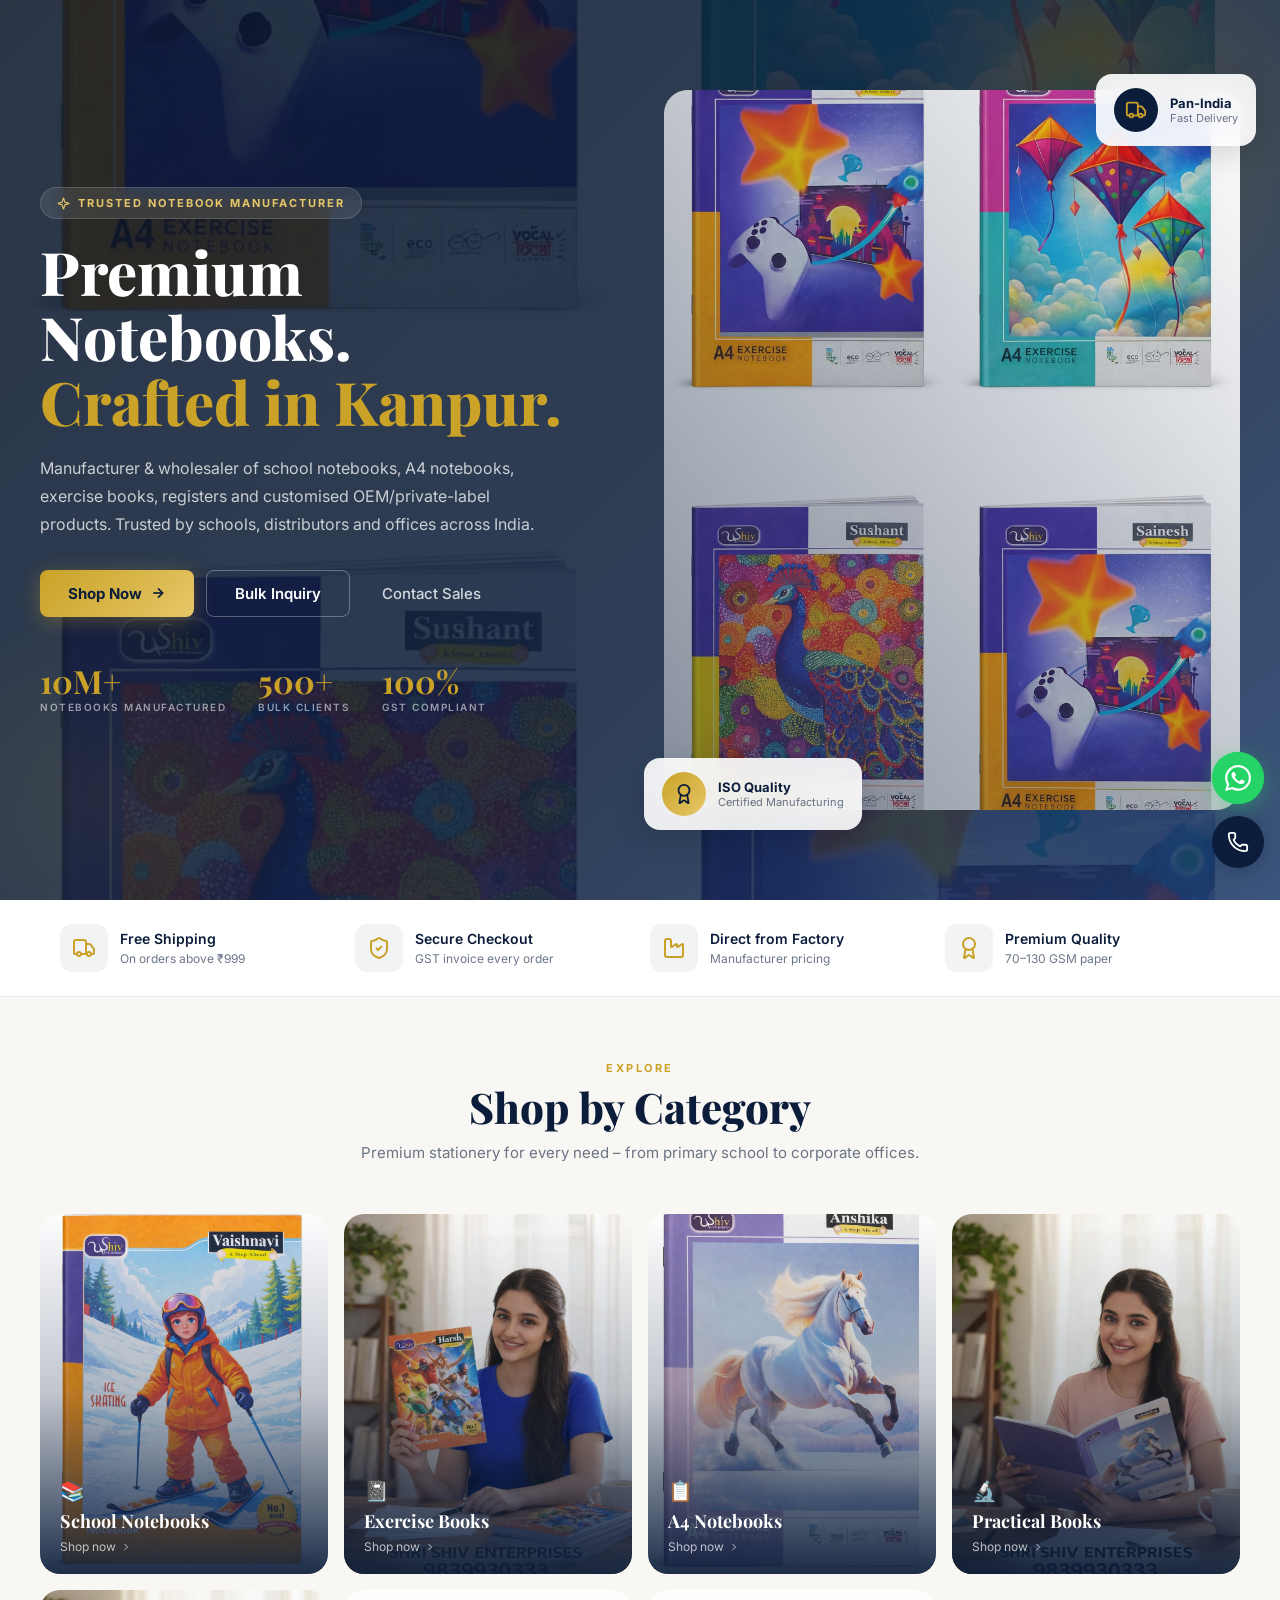
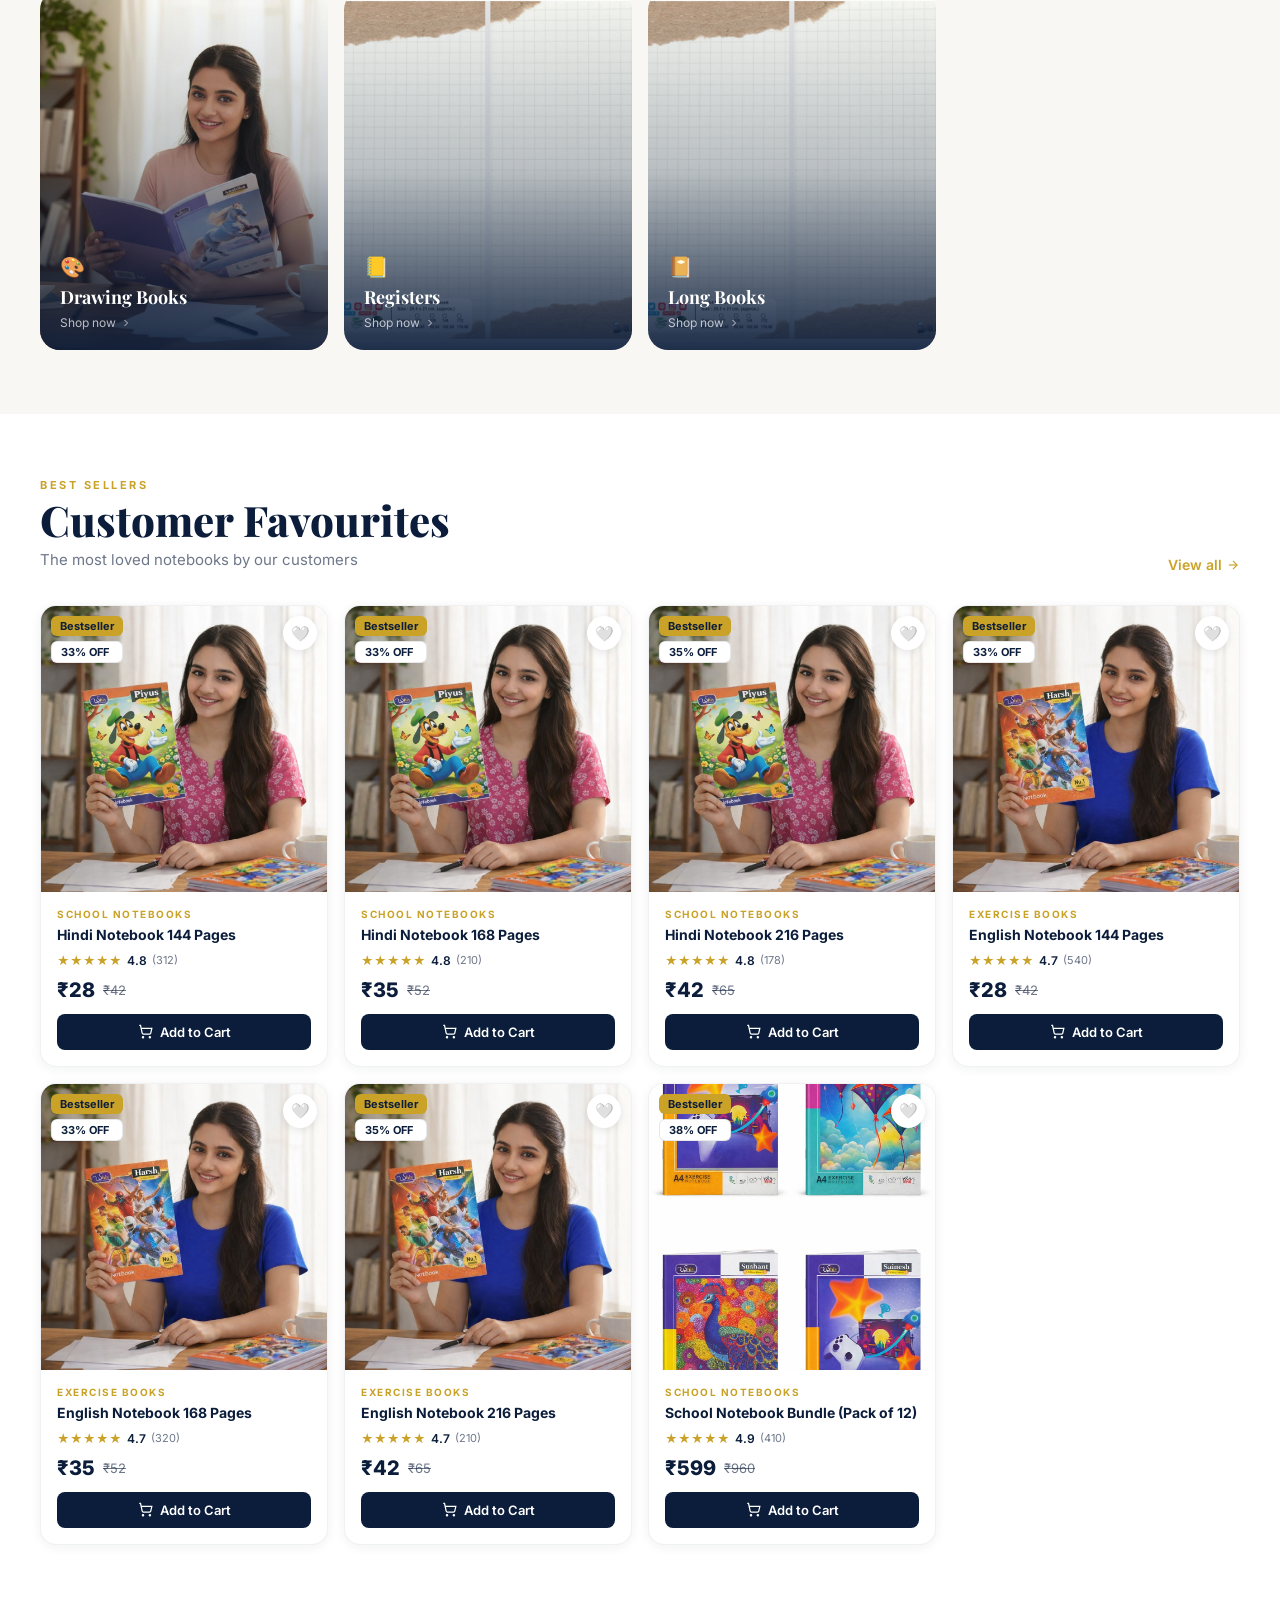
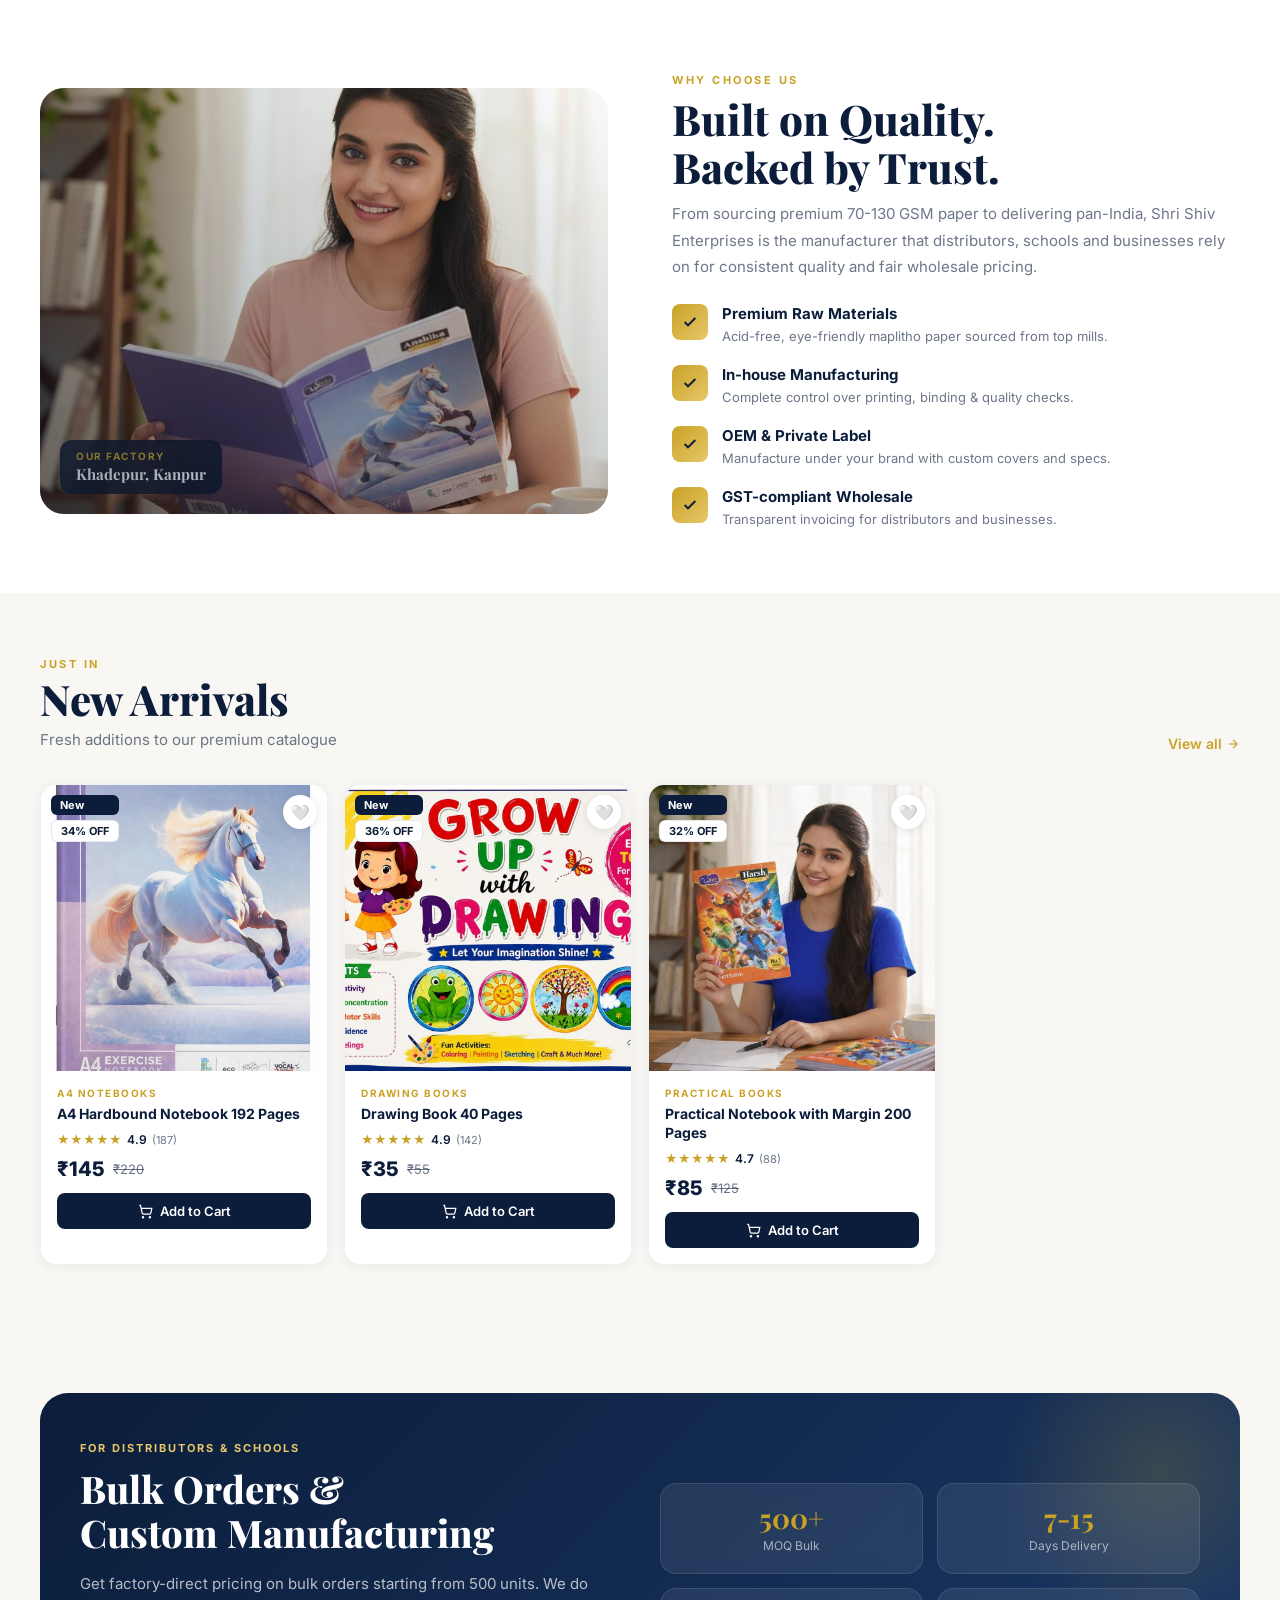
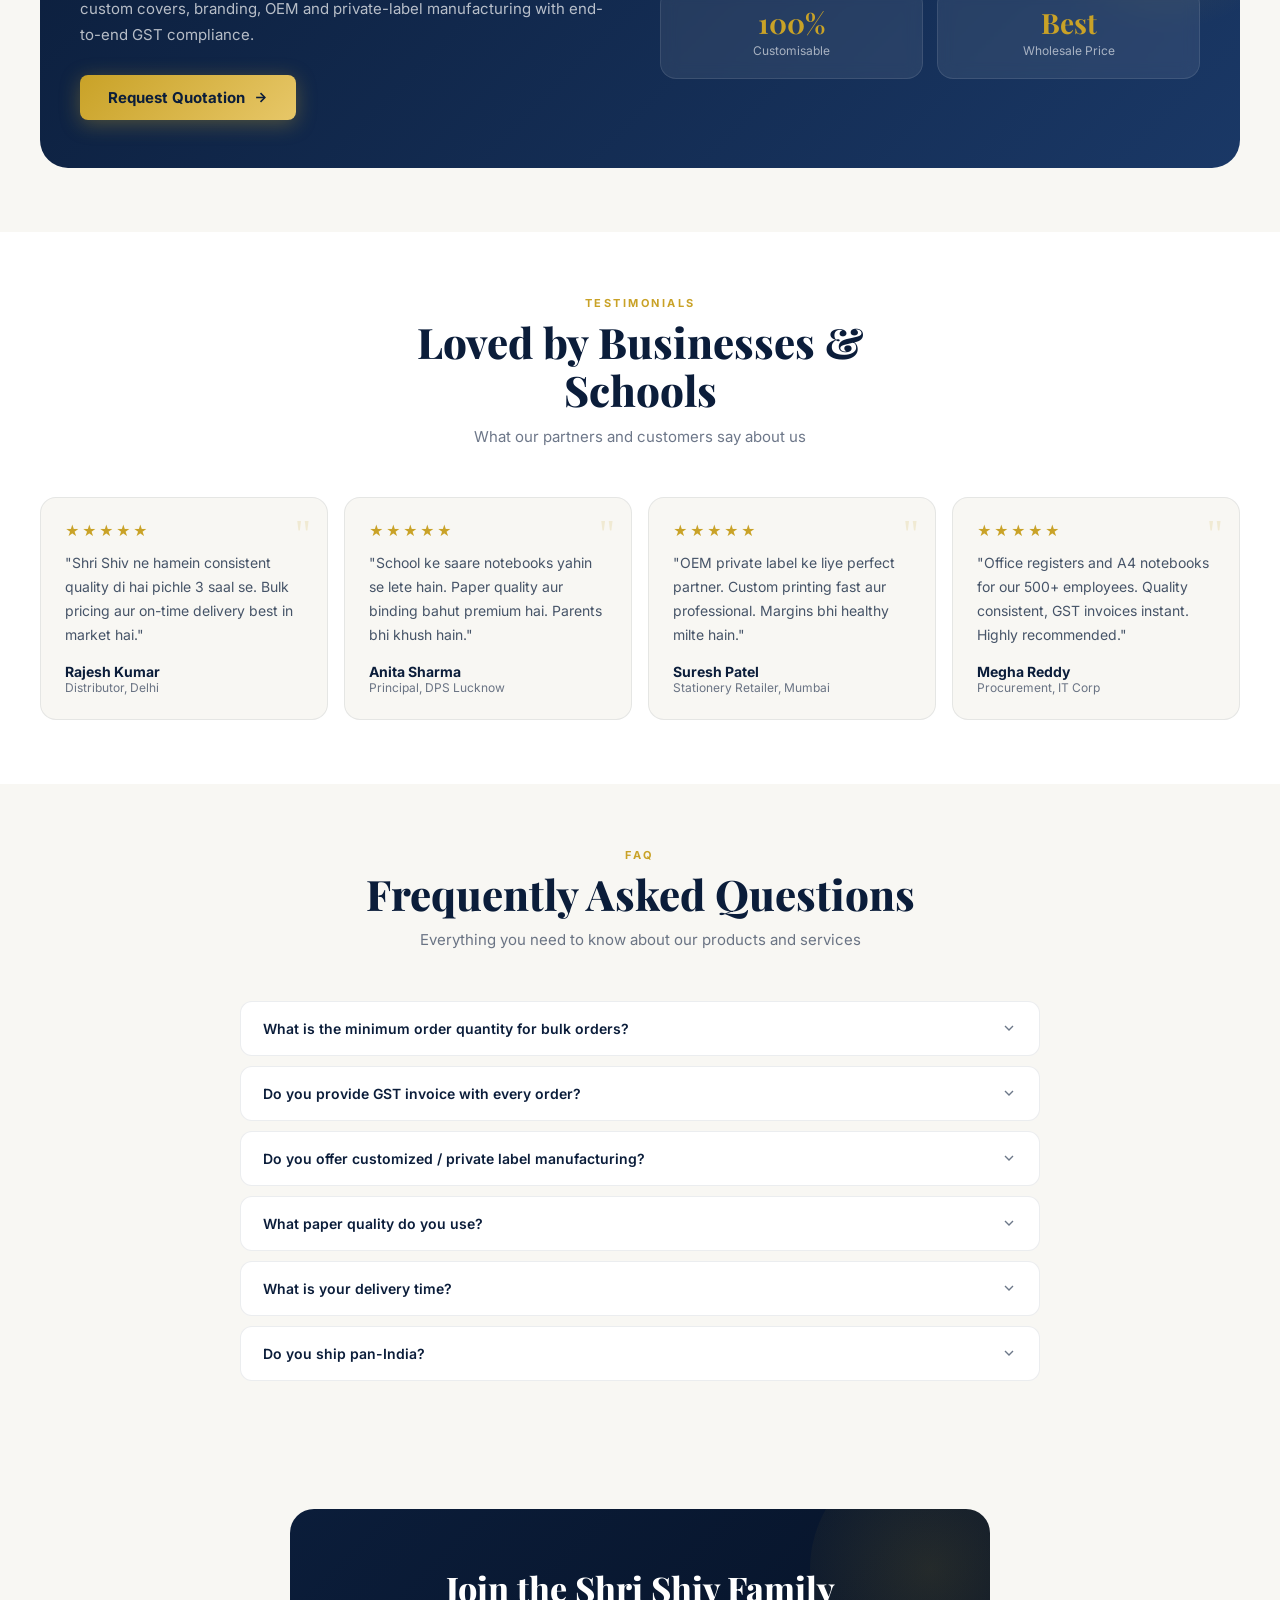
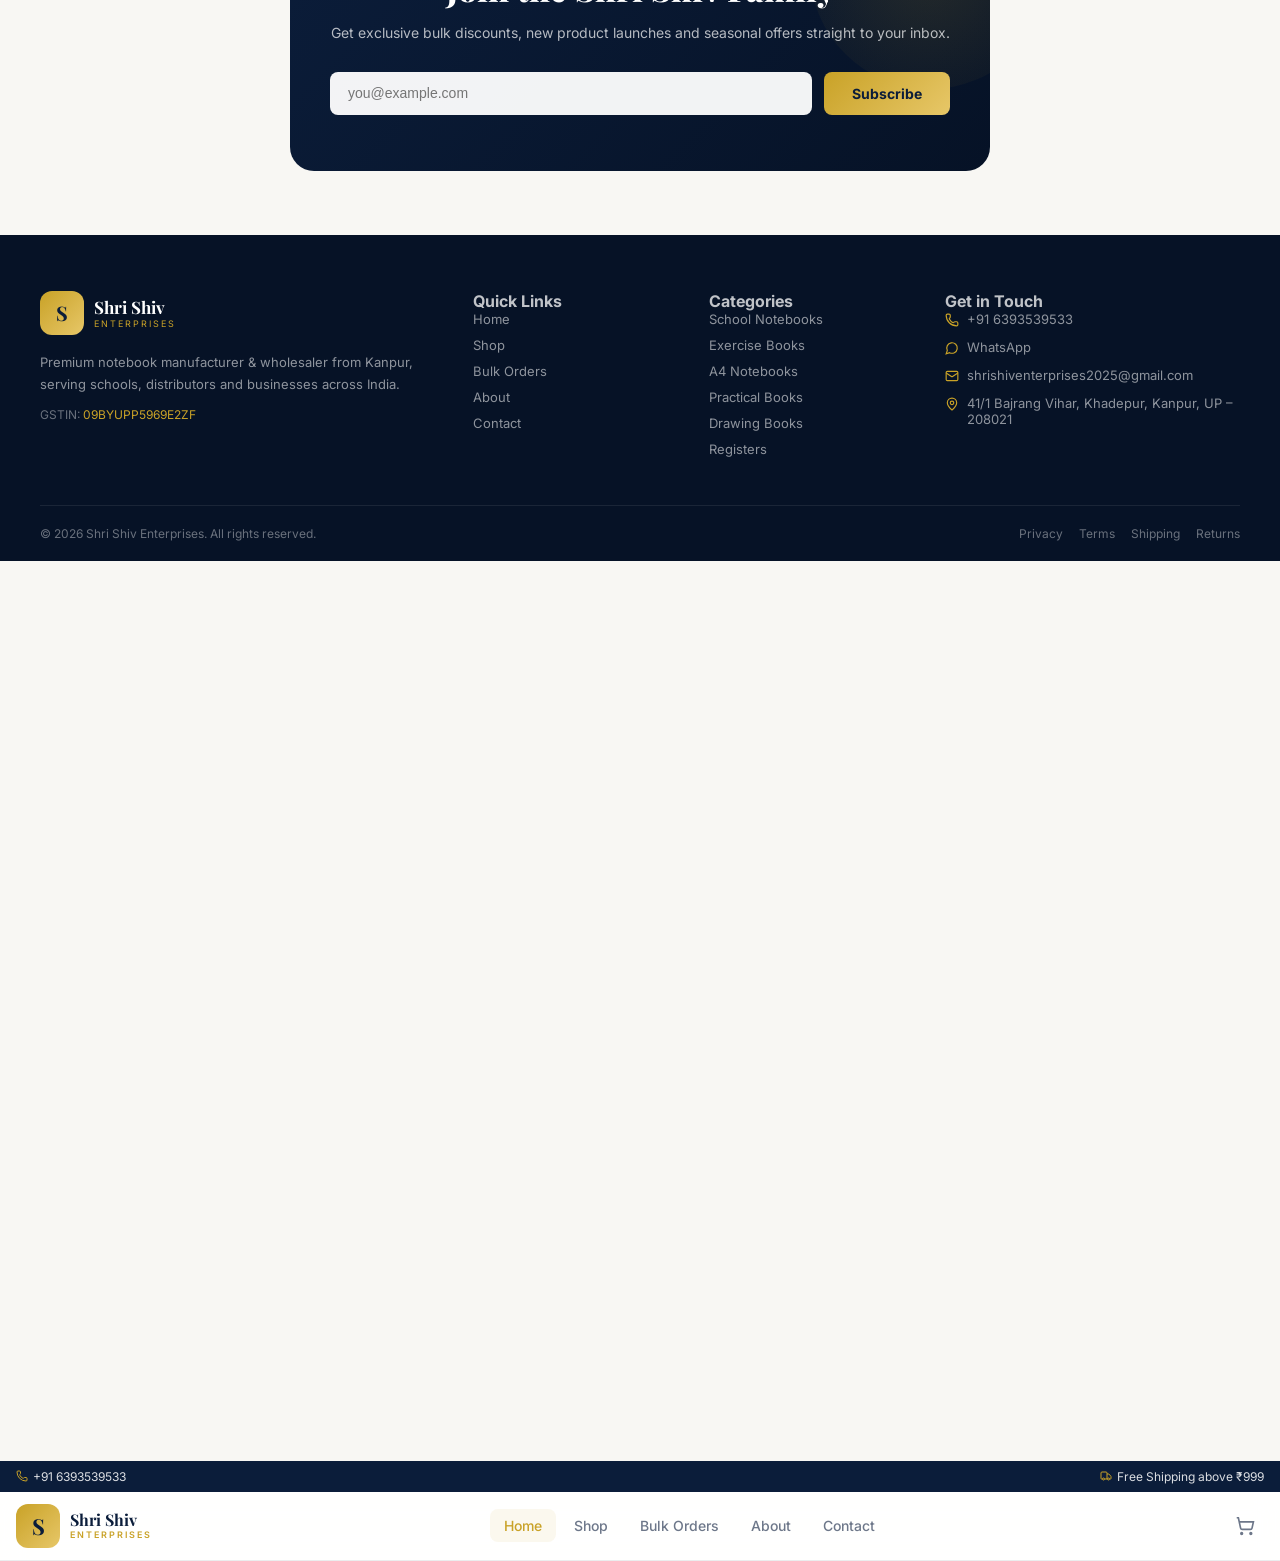
==== commit bad20887: "RESTORE: Exact pre-OTP version — all products + images working" ====
--- a/index.html
+++ b/index.html
@@ -471,7 +471,7 @@
   </div>
   <div class="cart-foot" id="cartFoot" style="display:none">
     <div class="cart-subtotal"><span>Subtotal</span><span id="cSub">₹0</span></div>
-    <div class="cart-gst"><span>GST (12%)</span><span id="cGst">₹0</span></div>
+    <div class="cart-gst"><span>GST (0%)</span><span id="cGst">₹0</span></div>
     <div class="cart-ship"><span>Shipping</span><span id="cShip">₹60</span></div>
     <div class="cart-total"><span>Total</span><span id="cTotal">₹0</span></div>
     <button class="cart-checkout-btn" onclick="goCheckout()">Proceed to Checkout</button>
@@ -512,52 +512,24 @@
   {id:4,name:"A4 Hardbound Notebook 192 Pages",cat:"A4 Notebooks",img:"images/notebook-anshika-horse.jpg",price:145,mrp:220,rating:4.9,reviews:187,badge:"New",type:"new"},
   {id:5,name:"Drawing Book 40 Pages",cat:"Drawing Books",img:"images/drawing-book-kids.jpg",price:35,mrp:55,rating:4.9,reviews:142,badge:"New",type:"new"},
   {id:6,name:"Practical Notebook with Margin 200 Pages",cat:"Practical Books",img:"images/lifestyle-harsh.jpg",price:85,mrp:125,rating:4.7,reviews:88,badge:"New",type:"new"},
-  {id:9,name:"Long Book 200 Pages Wide Ruled",cat:"Long Books",img:"images/long-register-lake.png",price:70,mrp:105,rating:4.5,reviews:73,badge:"",type:""},
-  {id:10,name:"One Side Hindi Notebook 144 Pages",cat:"One Side Hindi",img:"images/lifestyle-anshika.jpg",price:28,mrp:42,rating:4.6,reviews:220,badge:"",type:""},
-  {id:19,name:"One Side Hindi Notebook 168 Pages",cat:"One Side Hindi",img:"images/lifestyle-anshika.jpg",price:35,mrp:52,rating:4.6,reviews:145,badge:"",type:""},
-  {id:20,name:"One Side Hindi Notebook 216 Pages",cat:"One Side Hindi",img:"images/lifestyle-anshika.jpg",price:42,mrp:65,rating:4.6,reviews:98,badge:"",type:""},
-  {id:21,name:"One Side English Notebook 144 Pages",cat:"One Side English",img:"images/lifestyle-harsh.jpg",price:28,mrp:42,rating:4.6,reviews:180,badge:"",type:""},
-  {id:22,name:"One Side English Notebook 168 Pages",cat:"One Side English",img:"images/lifestyle-harsh.jpg",price:35,mrp:52,rating:4.6,reviews:120,badge:"",type:""},
-  {id:23,name:"One Side English Notebook 216 Pages",cat:"One Side English",img:"images/lifestyle-harsh.jpg",price:42,mrp:65,rating:4.6,reviews:90,badge:"",type:""},
+  {id:9,name:"Long Book 200 Pages Wide Ruled",cat:"Long Books",img:"images/long-register-lake.png",price:110,mrp:160,rating:4.5,reviews:73,badge:"",type:""},
+  {id:10,name:"One Side Hindi/English Notebook 144 Pages",cat:"Exercise Books",img:"images/lifestyle-harsh.jpg",price:28,mrp:42,rating:4.6,reviews:220,badge:"",type:""},
+  {id:19,name:"One Side Hindi/English Notebook 168 Pages",cat:"Exercise Books",img:"images/lifestyle-harsh.jpg",price:35,mrp:52,rating:4.6,reviews:145,badge:"",type:""},
+  {id:20,name:"One Side Hindi/English Notebook 216 Pages",cat:"Exercise Books",img:"images/lifestyle-harsh.jpg",price:42,mrp:65,rating:4.6,reviews:98,badge:"",type:""},
   {id:11,name:"A4 Spiral Notebook 200 Pages",cat:"A4 Notebooks",img:"images/spiral-notebook-a4.jpg",price:60,mrp:90,rating:4.7,reviews:115,badge:"",type:""},
   {id:13,name:"A4 Spiral Notebook 300 Pages",cat:"A4 Notebooks",img:"images/spiral-notebook-a4.jpg",price:90,mrp:130,rating:4.7,reviews:98,badge:"",type:""},
   {id:14,name:"A4 Spiral Notebook 400 Pages",cat:"A4 Notebooks",img:"images/spiral-notebook-a4.jpg",price:120,mrp:175,rating:4.7,reviews:76,badge:"",type:""},
   {id:12,name:"Drawing Book 40 Pages A3",cat:"Drawing Books",img:"images/drawing-book-kids.jpg",price:35,mrp:55,rating:4.5,reviews:99,badge:"",type:""},
 ];
-  const SPECS = {
-    "Hindi Notebook 144 Pages":{spec:"144 Pages|A5 Size|Hindi Single Line|60 GSM|Durable Binding",desc:"Premium Hindi notebook for school students. Single line ruling with margin. Smooth 60 GSM paper, strong binding."},
-    "Hindi Notebook 168 Pages":{spec:"168 Pages|A5 Size|Hindi Single Line|60 GSM|Durable Binding",desc:"Extra pages Hindi notebook. Single line ruling, durable cover. Great for full-term school use."},
-    "Hindi Notebook 216 Pages":{spec:"216 Pages|A5 Size|Hindi Single Line|60 GSM|Full Year",desc:"Full year Hindi notebook with 216 pages. Sturdy cover, smooth paper, ideal for daily school use."},
-    "English Notebook 144 Pages":{spec:"144 Pages|A5 Size|English Four Line|60 GSM|School Use",desc:"English four-line notebook for primary and middle school. Perfect ruling for neat handwriting practice."},
-    "English Notebook 168 Pages":{spec:"168 Pages|A5 Size|English Four Line|60 GSM|School Use",desc:"Extra pages English four-line notebook. Quality paper with smooth writing surface."},
-    "English Notebook 216 Pages":{spec:"216 Pages|A5 Size|English Four Line|60 GSM|Full Year",desc:"Full year English notebook. Four-line ruling, 60 GSM smooth paper, durable binding."},
-    "School Notebook Bundle (Pack of 12)":{spec:"12 Notebooks|A5 Size|Assorted Ruling|60 GSM|Best Value",desc:"Value pack of 12 premium school notebooks. Best for full academic year."},
-    "A4 Hardbound Notebook 192 Pages":{spec:"192 Pages|A4 Size|Single Line|70 GSM|Hardbound Cover",desc:"Professional hardbound A4 notebook. Thick 70 GSM paper. Ideal for college and office use."},
-    "Drawing Book 40 Pages":{spec:"40 Pages|A4 Size|Blank Pages|90 GSM|Spiral Bound",desc:"Kids drawing book with thick blank pages. Perfect for sketching, coloring and painting."},
-    "Drawing Book 40 Pages A3":{spec:"40 Pages|A3 Size|Blank Pages|90 GSM|Staple Bound",desc:"Large A3 drawing book. Ideal for art projects and school drawings."},
-    "Practical Notebook with Margin 200 Pages":{spec:"200 Pages|A4 Size|Ruled with Margin|65 GSM|Practical File",desc:"Practical notebook with ruled pages and wide margin. Ideal for lab records and project files."},
-    "Long Book 200 Pages Wide Ruled":{spec:"200 Pages|Long Size|Wide Ruled|60 GSM|Sturdy Cover",desc:"Long-size wide-ruled book for accounting, records and general use."},
-    "One Side Hindi Notebook 144 Pages":{spec:"144 Pages|A5 Size|Hindi+Blank|60 GSM|Dual Format",desc:"One side Hindi ruled, one side blank. Perfect for Hindi writing and creative work."},
-    "One Side Hindi Notebook 168 Pages":{spec:"168 Pages|A5 Size|Hindi+Blank|60 GSM|Dual Format",desc:"Extra pages one side Hindi notebook. Hindi lines on one side, blank on other."},
-    "One Side Hindi Notebook 216 Pages":{spec:"216 Pages|A5 Size|Hindi+Blank|60 GSM|Full Year",desc:"Full year one side Hindi notebook. Dual format for school use."},
-    "One Side English Notebook 144 Pages":{spec:"144 Pages|A5 Size|English+Blank|60 GSM|Dual Format",desc:"English four-line on one side, blank on other. Ideal for creative writing and drawing."},
-    "One Side English Notebook 168 Pages":{spec:"168 Pages|A5 Size|English+Blank|60 GSM|Dual Format",desc:"Extra pages one side English notebook. Four-line with blank pages."},
-    "One Side English Notebook 216 Pages":{spec:"216 Pages|A5 Size|English+Blank|60 GSM|Full Year",desc:"Full year one side English notebook. Best for students needing lined and blank space."},
-    "A4 Spiral Notebook 200 Pages":{spec:"200 Pages|A4 Size|Single Line|70 GSM|Metal Spiral",desc:"Premium A4 spiral notebook. Lies flat when open. Vibrant cover designs. Great for college and office."},
-    "A4 Spiral Notebook 300 Pages":{spec:"300 Pages|A4 Size|Single Line|70 GSM|Metal Spiral",desc:"Extra pages A4 spiral notebook. Durable metal spiral, smooth 70 GSM pages."},
-    "A4 Spiral Notebook 400 Pages":{spec:"400 Pages|A4 Size|Single Line|70 GSM|Metal Spiral",desc:"Thick 400 page A4 spiral notebook. Best for full semester use. Premium binding."},
-  };
-
 
 const CATEGORIES = [
   {name:"School Notebooks",img:"images/notebook-vaishnavi-skating.jpg",icon:"📚"},
   {name:"Exercise Books",img:"images/lifestyle-harsh.jpg",icon:"📓"},
   {name:"A4 Notebooks",img:"images/notebook-anshika-horse.jpg",icon:"📋"},
   {name:"Practical Books",img:"images/lifestyle-anshika2.jpg",icon:"🔬"},
-  {name:"Drawing Books",img:"images/drawing-book-kids.jpg",icon:"🎨"},
-  {name:"Long Books",img:"images/long-register-lake.png",icon:"📔"},
-  {name:"One Side Hindi",img:"images/lifestyle-anshika.jpg",icon:"📝"},
-  {name:"One Side English",img:"images/lifestyle-harsh.jpg",icon:"📖"},
+  {name:"Drawing Books",img:"images/lifestyle-piyus.jpg",icon:"🎨"},
+  {name:"Registers",img:"images/long-register-flowers.png",icon:"📒"},
+  {name:"Long Books",img:"images/long-register-flowers.png",icon:"📔"},
 ];
 
 // ===== STATE =====
@@ -666,7 +638,7 @@
       </div>
     </div>`;
   }).join('');
-  const gst=Math.round(sub*0.12);
+  const gst=0; // GST 0%
   const ship=sub>=999?0:60;
   const total=sub+gst+ship;
   document.getElementById('cSub').textContent=fmt(sub);
@@ -688,7 +660,7 @@
 function prodCard(p){
   const d=disc(p.price,p.mrp);
   const w=wishlist.includes(p.id);
-  return`<div class="prod-card" onclick="pdmOpen(${p.id})">
+  return`<div class="prod-card">
     <div class="prod-img">
       <img src="${p.img}" alt="${p.name}" loading="lazy" onerror="this.style.display='none'"/>
       <div class="prod-badges">
@@ -709,7 +681,7 @@
         <span class="prod-price-main">${fmt(p.price)}</span>
         <span class="prod-price-old">${fmt(p.mrp)}</span>
       </div>
-      <button class="add-cart-btn" onclick="event.stopPropagation();addToCart(${p.id})">
+      <button class="add-cart-btn" onclick="addToCart(${p.id})">
         <svg width="15" height="15" viewBox="0 0 24 24" fill="none" stroke="currentColor" stroke-width="2"><circle cx="8" cy="21" r="1"/><circle cx="19" cy="21" r="1"/><path d="M2.05 2.05h2l2.66 12.42a2 2 0 0 0 2 1.58h9.78a2 2 0 0 0 1.95-1.57l1.65-7.43H5.12"/></svg>
         Add to Cart
       </button>
@@ -1038,7 +1010,7 @@
 // ===== BUILD CHECKOUT =====
 function buildCheckout(){
   const sub=cart.reduce((a,b)=>a+b.price*b.qty,0);
-  const gst=Math.round(sub*0.12);
+  const gst=0; // GST 0%
   const ship=sub>=999?0:60;
   const total=sub+gst+ship;
   const cp=document.getElementById('checkoutPage');
@@ -1140,7 +1112,7 @@
       </div>`).join('')}
       <div class="order-totals">
         <div class="order-total-row"><span>Subtotal</span><span>${fmt(sub)}</span></div>
-        <div class="order-total-row"><span>GST (12%)</span><span>${fmt(gst)}</span></div>
+        <div class="order-total-row"><span>GST (0%)</span><span>₹0.00</span></div>
         <div class="order-total-row"><span>Shipping</span><span>${ship===0?'FREE':fmt(ship)}</span></div>
         <div class="order-total-row grand"><span>Total</span><span>${fmt(total)}</span></div>
       </div>
@@ -1175,7 +1147,7 @@
   if(!addr||!city||!state||!pin){showToast('Please fill complete address');return;}
 
   const sub=cart.reduce((a,b)=>a+b.price*b.qty,0);
-  const gst=Math.round(sub*0.12);
+  const gst=0; // GST 0%
   const ship=sub>=999?0:60;
   const total=sub+gst+ship;
   const orderId='SSE'+Date.now().toString().slice(-6);
@@ -1282,43 +1254,170 @@
 // ===== INVOICE DOWNLOAD =====
 function downloadInvoice(){
   if(!orderData){showToast('No order found');return;}
-  const invoiceHTML=`<!DOCTYPE html><html><head><title>GST Invoice - ${orderData.orderId}</title><style>body{font-family:Arial,sans-serif;padding:40px;color:#0b1d3a;max-width:700px;margin:0 auto}h1{color:#0b1d3a;font-size:22px;margin-bottom:4px}.gold{color:#c9a227}.header{display:flex;justify-content:space-between;align-items:flex-start;margin-bottom:32px;padding-bottom:20px;border-bottom:2px solid #0b1d3a}.company h2{font-size:18px;margin-bottom:4px}.company p{font-size:12px;color:#666;margin:2px 0}.invoice-info{text-align:right}.invoice-info h3{font-size:16px;color:#c9a227;margin-bottom:8px}table{width:100%;border-collapse:collapse;margin:20px 0}th{background:#0b1d3a;color:white;padding:10px;text-align:left;font-size:13px}td{padding:10px;border-bottom:1px solid #eee;font-size:13px}.total-section{margin-top:20px;max-width:300px;margin-left:auto}.total-row{display:flex;justify-content:space-between;padding:6px 0;font-size:14px;border-bottom:1px solid #eee}.total-row.grand{font-weight:700;font-size:16px;color:#0b1d3a;border-top:2px solid #0b1d3a;border-bottom:none;margin-top:8px;padding-top:10px}.footer-note{margin-top:40px;font-size:11px;color:#999;text-align:center;border-top:1px solid #eee;padding-top:16px}@media print{button{display:none}}
-/* ===== PRODUCT MODAL ===== */
-.pdm-ov{position:fixed;inset:0;background:rgba(0,0,0,0.6);z-index:9999;display:none;align-items:center;justify-content:center;padding:12px}
-.pdm-ov.open{display:flex}
-.pdm-bx{background:#fff;border-radius:18px;max-width:700px;width:100%;max-height:92vh;overflow-y:auto;position:relative;box-shadow:0 20px 60px rgba(0,0,0,0.3)}
-.pdm-x{position:absolute;top:12px;right:14px;width:32px;height:32px;border-radius:50%;background:#f0f0f0;border:none;font-size:16px;cursor:pointer;z-index:10;font-weight:700}
-.pdm-grid{display:grid;grid-template-columns:1fr 1fr}
-.pdm-left{background:#f8f7f3;border-radius:18px 0 0 18px;overflow:hidden;min-height:300px;display:flex;align-items:center}
-.pdm-left img{width:100%;height:100%;object-fit:cover;min-height:300px}
-.pdm-right{padding:24px 20px;display:flex;flex-direction:column}
-.pdm-c{font-size:10px;font-weight:700;letter-spacing:.15em;text-transform:uppercase;color:var(--gold);margin-bottom:5px}
-.pdm-n{font-size:18px;font-weight:800;color:var(--navy);line-height:1.3;margin-bottom:8px}
-.pdm-rat{display:flex;align-items:center;gap:5px;margin-bottom:10px;font-size:12px;color:var(--muted)}
-.pdm-rat span:first-child{color:var(--gold);font-size:13px}
-.pdm-pr{display:flex;align-items:baseline;gap:7px;margin-bottom:12px}
-.pdm-pr strong{font-size:24px;font-weight:800;color:var(--navy)}
-.pdm-pr s{font-size:13px;color:var(--muted)}
-.pdm-pr em{background:var(--gold);color:var(--navy);font-size:10px;font-weight:800;padding:2px 6px;border-radius:4px;font-style:normal}
-.pdm-sl{font-size:10px;font-weight:700;letter-spacing:.1em;text-transform:uppercase;color:var(--muted);margin-bottom:5px}
-.pdm-tags{display:flex;flex-wrap:wrap;gap:4px;margin-bottom:10px}
-.pdm-tag{background:#f0f0f0;border-radius:6px;padding:3px 8px;font-size:11px;color:var(--navy)}
-.pdm-desc{font-size:13px;color:var(--muted);line-height:1.7;margin-bottom:14px;border-top:1px solid #eee;padding-top:10px;flex:1}
-.pdm-btn1{background:linear-gradient(135deg,var(--navy),#061226);color:#fff;border:none;border-radius:10px;padding:11px;font-size:14px;font-weight:700;cursor:pointer;margin-bottom:7px;width:100%}
-.pdm-btn2{background:linear-gradient(135deg,#25d366,#128c7e);color:#fff;border:none;border-radius:10px;padding:9px;font-size:13px;font-weight:600;cursor:pointer;width:100%;text-decoration:none;display:block;text-align:center}
-.prod-card{cursor:pointer}
-@media(max-width:560px){.pdm-grid{grid-template-columns:1fr}.pdm-left{border-radius:18px 18px 0 0;min-height:200px}.pdm-left img{min-height:200px}.pdm-right{padding:16px}}
-</style></head><body>
-  <div class="header"><div class="company"><h2>Shri Shiv Enterprises</h2><p>41/1 Bajrang Vihar, Khadepur, Kanpur, UP 208021</p><p>Phone: +91 6393539533 | Email: shrishiventerprises2025@gmail.com</p><p class="gold" style="font-weight:700;margin-top:6px">GSTIN: 09BYUPP5969E2ZF</p></div><div class="invoice-info"><h3>GST INVOICE</h3><p><strong>Invoice #:</strong> INV-${orderData.orderId}</p><p><strong>Order #:</strong> ${orderData.orderId}</p><p><strong>Date:</strong> ${new Date().toLocaleDateString('en-IN')}</p><p><strong>Customer:</strong> ${orderData.name}</p><p><strong>Phone:</strong> ${orderData.phone}</p></div></div>
-  <table><thead><tr><th>Product</th><th>HSN</th><th>Price</th><th>GST</th><th>Total</th></tr></thead><tbody>${orderData.items.split(', ').map(item=>`<tr><td>${item}</td><td>4820</td><td>${fmt(orderData.sub)}</td><td>12%</td><td>${fmt(orderData.sub+orderData.gst)}</td></tr>`).join('')}</tbody></table>
-  <div class="total-section"><div class="total-row"><span>Subtotal</span><span>${fmt(orderData.sub)}</span></div><div class="total-row"><span>CGST (6%)</span><span>${fmt(orderData.gst/2)}</span></div><div class="total-row"><span>SGST (6%)</span><span>${fmt(orderData.gst/2)}</span></div><div class="total-row"><span>Shipping</span><span>${orderData.ship===0?'FREE':fmt(orderData.ship)}</span></div><div class="total-row grand"><span>GRAND TOTAL</span><span>${fmt(orderData.total)}</span></div></div>
-  <div style="margin-top:32px"><p style="font-size:12px;color:#666">Payment: ${orderData.payment} | Status: ${orderData.status}</p></div>
-  <div style="margin-top:40px;text-align:right"><p style="font-size:12px;color:#999">Authorized Signatory</p><p style="font-weight:700;margin-top:20px">Shri Shiv Enterprises</p></div>
-  <div class="footer-note">This is a computer-generated invoice and does not require a physical signature. | Thank you for your business!</div>
-  <br/><button onclick="window.print()" style="background:#0b1d3a;color:white;padding:10px 20px;border:none;border-radius:6px;cursor:pointer;font-size:14px">🖨️ Print Invoice</button>
-  </body></html>`;
-  const w=window.open('','_blank');w.document.write(invoiceHTML);w.document.close();
-  showToast('📄 GST Invoice opened!');
+
+  function numToWords(n){
+    var a=['','One','Two','Three','Four','Five','Six','Seven','Eight','Nine','Ten','Eleven','Twelve','Thirteen','Fourteen','Fifteen','Sixteen','Seventeen','Eighteen','Nineteen'];
+    var b=['','','Twenty','Thirty','Forty','Fifty','Sixty','Seventy','Eighty','Ninety'];
+    n=Math.round(n);
+    if(n===0)return'Zero';
+    if(n<20)return a[n];
+    if(n<100)return b[Math.floor(n/10)]+(n%10?' '+a[n%10]:'');
+    if(n<1000)return a[Math.floor(n/100)]+' Hundred'+(n%100?' '+numToWords(n%100):'');
+    if(n<100000)return numToWords(Math.floor(n/1000))+' Thousand'+(n%1000?' '+numToWords(n%1000):'');
+    if(n<10000000)return numToWords(Math.floor(n/100000))+' Lakh'+(n%100000?' '+numToWords(n%100000):'');
+    return numToWords(Math.floor(n/10000000))+' Crore'+(n%10000000?' '+numToWords(n%10000000):'');
+  }
+
+  var amountWords = numToWords(orderData.total) + ' Rupees Only';
+  var today = new Date().toLocaleDateString('en-IN',{day:'2-digit',month:'2-digit',year:'numeric'});
+  var custGstin = document.getElementById('cGstin')?.value?.trim()||'';
+
+  // UPI QR — exact order amount
+  var upiId = 'shrishiventerprises2@idfcbank';
+  var upiString = 'upi://pay?pa='+upiId+'&pn=Shri+Shiv+Enterprises&am='+orderData.total+'&cu=INR&tn=Order+'+orderData.orderId;
+  var qrUrl = 'https://api.qrserver.com/v1/create-qr-code/?size=120x120&data='+encodeURIComponent(upiString);
+
+  // Items rows
+  var itemRows = '';
+  var itemList = orderData.items.split(', ');
+  for(var i=0;i<itemList.length;i++){
+    var parts = itemList[i].split(' x');
+    var pname = (parts[0]||itemList[i]).toUpperCase();
+    var qty = parts[1]||'1';
+    itemRows += '<tr>'
+      +'<td style="border:1px solid #bbb;padding:7px 6px;text-align:center">'+(i+1)+'</td>'
+      +'<td style="border:1px solid #bbb;padding:7px 6px"><b>'+pname+'</b></td>'
+      +'<td style="border:1px solid #bbb;padding:7px 6px;text-align:center">4820200</td>'
+      +'<td style="border:1px solid #bbb;padding:7px 6px;text-align:center">'+qty+'</td>'
+      +'<td style="border:1px solid #bbb;padding:7px 6px;text-align:center">Pcs</td>'
+      +'<td style="border:1px solid #bbb;padding:7px 6px;text-align:right">₹'+fmt(orderData.sub)+'</td>'
+      +'<td style="border:1px solid #bbb;padding:7px 6px;text-align:center">₹ 0.00 (0%)</td>'
+      +'<td style="border:1px solid #bbb;padding:7px 6px;text-align:right">₹'+fmt(orderData.sub)+'</td>'
+      +'</tr>';
+  }
+
+  var invoiceHTML = '<!DOCTYPE html><html><head><title>Tax Invoice - '+orderData.orderId+'</title>'
+  +'<style>'
+  +'*{box-sizing:border-box;margin:0;padding:0}'
+  +'body{font-family:Arial,sans-serif;font-size:12px;color:#000;padding:24px;max-width:820px;margin:0 auto}'
+  +'.header{display:flex;justify-content:space-between;align-items:flex-start;padding-bottom:10px}'
+  +'.co-name{font-size:20px;font-weight:900;color:#000;margin-bottom:4px}'
+  +'.co-info{font-size:11px;line-height:1.8}'
+  +'.co-gstin{color:#6a0dad;font-weight:700}'
+  +'.logo-box{width:72px;height:72px;background:#1a3866;border-radius:50%;display:flex;flex-direction:column;align-items:center;justify-content:center;color:#f5c518;font-size:13px;font-weight:900;text-align:center}'
+  +'.divider{border-top:2px solid #6a0dad;margin:8px 0}'
+  +'.inv-title{text-align:center;font-size:18px;font-weight:700;color:#6a0dad;padding:8px 0}'
+  +'.bill-row{display:flex;justify-content:space-between;margin:10px 0}'
+  +'.bill-to{font-size:11px;line-height:1.9}'
+  +'.inv-meta{text-align:right;font-size:11px;line-height:1.9}'
+  +'table{width:100%;border-collapse:collapse;margin:12px 0;font-size:11px}'
+  +'thead tr{background:#6a0dad;color:#fff}'
+  +'th{padding:8px 6px;border:1px solid #999;font-size:11px}'
+  +'.total-row{background:#f0f0f0;font-weight:700}'
+  +'.bottom-row{display:flex;justify-content:space-between;margin-top:14px;gap:16px}'
+  +'.pay-box{font-size:11px;line-height:1.9;flex:1}'
+  +'.summary-box{width:270px;font-size:12px}'
+  +'.srow{display:flex;justify-content:space-between;padding:5px 8px;border-bottom:1px solid #eee}'
+  +'.srow.grand{background:#6a0dad;color:#fff;font-weight:700;font-size:13px;padding:8px}'
+  +'.words-box{background:#fffbea;border:1px solid #f0c040;padding:8px 12px;margin:10px 0;font-size:11px;border-radius:3px}'
+  +'.terms{color:#c45000;font-size:11px;margin:6px 0}'
+  +'@media print{.no-print{display:none}}'
+  +'</style></head><body>'
+
+  // Header
+  +'<div class="header">'
+  +'<div>'
+  +'<div class="co-name">SHRI SHIV ENTERPRISES</div>'
+  +'<div class="co-info">'
+  +'41/1 bajrang vihar khandepur Kanpur<br>'
+  +'Phone No. : 6393539533<br>'
+  +'Email : shrishiventerprises2025@gmail.com<br>'
+  +'<span class="co-gstin">GSTIN : 09BYUPP5969E2ZF</span><br>'
+  +'State: 09-Uttar Pradesh'
+  +'</div></div>'
+  +'<img src="https://shrishivnterprises.github.io/shrishiventerprises-website/images/logo.jpg" style="width:90px;height:90px;object-fit:contain;border-radius:8px" alt="Shri Shiv Enterprises"/>'
+  +'</div>'
+
+  +'<div class="divider"></div>'
+  +'<div class="inv-title">Tax Invoice</div>'
+  +'<div class="divider"></div>'
+
+  // Bill To + Invoice details
+  +'<div class="bill-row">'
+  +'<div class="bill-to"><b>Bill To</b><br>'
+  +'<span style="font-size:13px;font-weight:700">'+orderData.name.toUpperCase()+'</span><br>'
+  +(orderData.addr||'')+'<br>'
+  +(orderData.city||'')+', '+(orderData.state||'')+'<br>'
+  +'India<br><br>'
+  +'Contact No. : '+orderData.phone+'<br>'
+  +(custGstin?'GSTIN : '+custGstin+'<br>':'')
+  +'</div>'
+  +'<div class="inv-meta"><b>Invoice Details</b><br>'
+  +'Invoice No. : '+orderData.orderId+'<br>'
+  +'Date : '+today+'<br>'
+  +'Place of supply: '+(orderData.state||'UP')
+  +'</div></div>'
+
+  // Items table
+  +'<table><thead><tr>'
+  +'<th>#</th><th>Item name</th><th>HSN/SAC</th>'
+  +'<th>Quantity</th><th>Unit</th><th>Price/Unit</th><th>GST</th><th>Amount</th>'
+  +'</tr></thead><tbody>'
+  + itemRows
+  +'<tr class="total-row">'
+  +'<td colspan="3" style="border:1px solid #bbb;padding:7px 6px">Total</td>'
+  +'<td style="border:1px solid #bbb;padding:7px 6px;text-align:center">-</td>'
+  +'<td style="border:1px solid #bbb;padding:7px 6px"></td>'
+  +'<td style="border:1px solid #bbb;padding:7px 6px"></td>'
+  +'<td style="border:1px solid #bbb;padding:7px 6px;text-align:center">₹ 0.00</td>'
+  +'<td style="border:1px solid #bbb;padding:7px 6px;text-align:right">₹'+fmt(orderData.sub)+'</td>'
+  +'</tr>'
+  +'</tbody></table>'
+
+  // Amount in words
+  +'<div class="words-box"><b>Invoice Amount In Words</b><br>'
+  +'<span style="color:#c45000">'+amountWords+'</span></div>'
+  +'<div class="terms"><b>Terms and Conditions</b><br>Thanks for doing business with us!</div>'
+
+  // Bottom: payment + summary
+  +'<div class="bottom-row">'
+  +'<div class="pay-box">'
+  +'<b>Pay To:</b><br>'
+  +'Bank Name : BANK OF MAHARASHTRA, SINDHUNAGAR, KANPUR<br>'
+  +'Bank Account No. : 60566408962<br>'
+  +'Bank IFSC code : MAHB0000975<br>'
+  +'Account holder\'s name : SHRI SHIV ENTERPRISES<br><br>'
+  +'<img src="'+qrUrl+'" width="100" height="100" style="border:1px solid #ccc;border-radius:4px;display:block" onerror="this.style.display=\'none\'"/><br>'
+  +'<span style="font-size:10px">UPI: '+upiId+'</span><br>'
+  +'<b style="color:#6a0dad;font-size:11px">📱 Scan to Pay ₹'+orderData.total+'</b>'
+  +'</div>'
+  +'<div>'
+  +'<div class="summary-box">'
+  +'<div class="srow"><span>Sub Total</span><span>₹'+fmt(orderData.sub)+'</span></div>'
+  +'<div class="srow grand"><span>Total</span><span>₹'+fmt(orderData.total)+'</span></div>'
+  +'<div class="srow"><span>Received</span><span>₹ 0.00</span></div>'
+  +'<div class="srow"><span>Balance</span><span>₹'+fmt(orderData.total)+'</span></div>'
+  +'</div>'
+  +'<div style="text-align:right;margin-top:24px;font-size:11px">'
+  +'For :SHRI SHIV ENTERPRISES<br><br>'
+  +'<div style="width:120px;height:50px;margin-left:auto;border-bottom:1px solid #000;display:flex;align-items:flex-end;justify-content:center">'
+  +'<span style="font-family:cursive;font-size:22px;color:#1a3866">Kavita</span>'
+  +'</div>'
+  +'<b>Authorized Signatory</b>'
+  +'</div>'
+  +'</div>'
+  +'</div>'
+
+  +'<br><div class="no-print" style="text-align:center;margin-top:16px">'
+  +'<button onclick="window.print()" style="background:#1a3866;color:white;padding:10px 28px;border:none;border-radius:6px;cursor:pointer;font-size:14px;margin-right:10px">🖨️ Print Invoice</button>'
+  +'<button onclick="window.close()" style="background:#888;color:white;padding:10px 20px;border:none;border-radius:6px;cursor:pointer;font-size:14px">✕ Close</button>'
+  +'</div>'
+  +'</body></html>';
+
+  var w=window.open('','_blank');
+  w.document.write(invoiceHTML);
+  w.document.close();
+  showToast('📄 Tax Invoice opened!');
 }
 
 // ===== FAQ TOGGLE =====
@@ -1341,51 +1440,5 @@
 updateStickyBar();
 buildHome();
 </script>
-
-<div class="pdm-ov" id="pdmOv" onclick="if(event.target===this)pdmClose()">
-<div class="pdm-bx">
-<button class="pdm-x" onclick="pdmClose()">✕</button>
-<div class="pdm-grid">
-<div class="pdm-left"><img id="pdmI" src="" alt=""/></div>
-<div class="pdm-right">
-<div class="pdm-c" id="pdmC"></div>
-<div class="pdm-n" id="pdmN"></div>
-<div class="pdm-rat"><span id="pdmS"></span><span id="pdmR"></span></div>
-<div class="pdm-pr"><strong id="pdmP"></strong><s id="pdmM"></s><em id="pdmO"></em></div>
-<div class="pdm-sl">Specifications</div>
-<div class="pdm-tags" id="pdmT"></div>
-<div class="pdm-desc" id="pdmD"></div>
-<button class="pdm-btn1" id="pdmB1">🛒 Add to Cart</button>
-<a class="pdm-btn2" id="pdmB2" href="#" target="_blank">💬 Order on WhatsApp</a>
-</div></div></div></div>
-<script>
-function pdmOpen(id){
-  var p=PRODUCTS.find(function(x){return x.id===id;});
-  if(!p)return;
-  var sp=(typeof SPECS!=='undefined'&&SPECS[p.name])?SPECS[p.name]:{spec:'',desc:''};
-  var d=Math.round((1-p.price/p.mrp)*100);
-  document.getElementById('pdmI').src=p.img;
-  document.getElementById('pdmC').textContent=p.cat;
-  document.getElementById('pdmN').textContent=p.name;
-  var st=Math.round(p.rating);
-  document.getElementById('pdmS').textContent='★'.repeat(st)+'☆'.repeat(5-st);
-  document.getElementById('pdmR').textContent=p.rating+' ('+p.reviews+' reviews)';
-  document.getElementById('pdmP').textContent='₹'+p.price;
-  document.getElementById('pdmM').textContent='₹'+p.mrp;
-  document.getElementById('pdmO').textContent=d+'% OFF';
-  document.getElementById('pdmT').innerHTML=sp.spec?sp.spec.split('|').map(function(t){return'<span class="pdm-tag">'+t.trim()+'</span>';}).join(''):'';
-  document.getElementById('pdmD').textContent=sp.desc||'Premium quality notebook by Shri Shiv Enterprises, Kanpur.';
-  document.getElementById('pdmB1').onclick=function(){addToCart(id);pdmClose();};
-  var w=encodeURIComponent('Hello! I want to order: '+p.name+' (Rs.'+p.price+'). Please confirm.');
-  document.getElementById('pdmB2').href='https://wa.me/916393539533?text='+w;
-  document.getElementById('pdmOv').classList.add('open');
-  document.body.style.overflow='hidden';
-}
-function pdmClose(){
-  document.getElementById('pdmOv').classList.remove('open');
-  document.body.style.overflow='';
-}
-document.addEventListener('keydown',function(e){if(e.key==='Escape')pdmClose();});
-</script>
 </body>
 </html>
